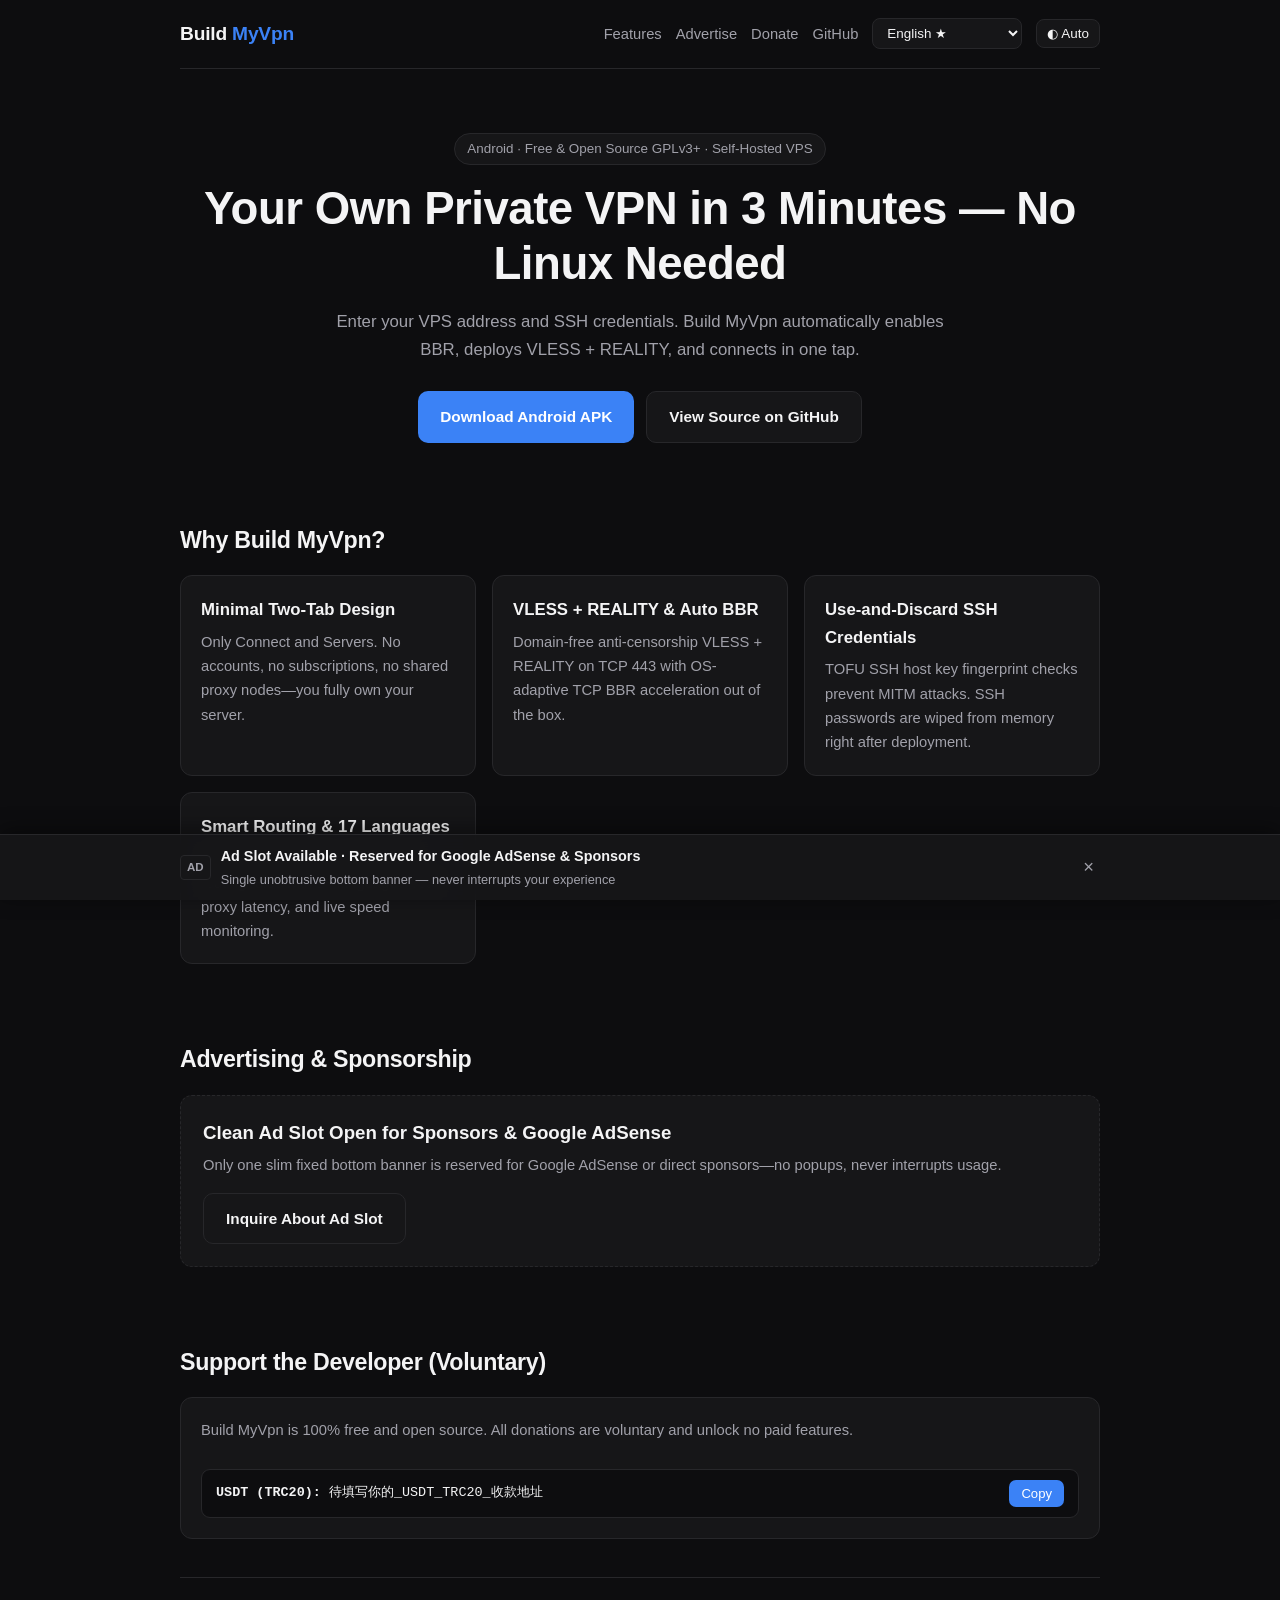
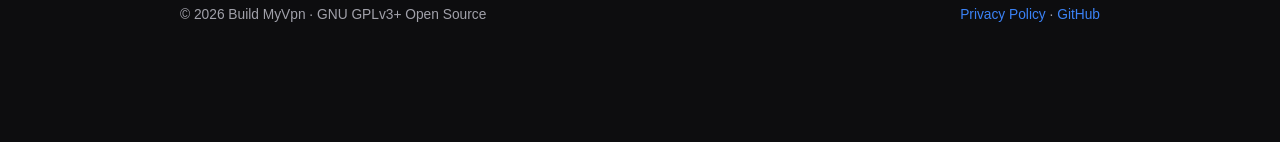
==== website/index.html @ 8d6dd83b "feat(website): redesign neutral light/dark time-auto theme, add 17 languages, remove VPS recs, singl" ====
<!DOCTYPE html>
<html lang="zh-CN" data-theme="light">
<head>
  <meta charset="UTF-8" />
  <meta name="viewport" content="width=device-width, initial-scale=1.0" />
  <title>Build MyVpn — Free Open-Source Self-Hosted VPS VPN</title>
  <meta name="description" content="Build MyVpn — Minimalist free & open-source Android self-hosted VPS VPN client. Enter VPS IP & SSH password to auto-deploy VLESS + REALITY with BBR." />
  <style>
    /* Crisp Neutral Light Theme (06:00 - 18:59) */
    :root, [data-theme="light"] {
      --bg: #ffffff;
      --surface: #f8f9fa;
      --surface-hover: #f1f3f5;
      --text: #111827;
      --muted: #6b7280;
      --accent: #2563eb;
      --accent-hover: #1d4ed8;
      --border: #e5e7eb;
      --ad-bg: rgba(255, 255, 255, 0.96);
      --ad-shadow: 0 -4px 20px rgba(0, 0, 0, 0.06);
      --radius: 12px;
    }

    /* True Neutral Charcoal Dark Theme (19:00 - 05:59) — ZERO blue tint */
    [data-theme="dark"] {
      --bg: #0d0d0f;
      --surface: #161618;
      --surface-hover: #1f1f22;
      --text: #f4f4f5;
      --muted: #a1a1aa;
      --accent: #3b82f6;
      --accent-hover: #60a5fa;
      --border: #27272a;
      --ad-bg: rgba(22, 22, 24, 0.96);
      --ad-shadow: 0 -4px 20px rgba(0, 0, 0, 0.45);
    }

    * { box-sizing: border-box; margin: 0; padding: 0; }
    body {
      font-family: -apple-system, BlinkMacSystemFont, "Segoe UI", Roboto, "PingFang SC", "Noto Sans SC", "Hiragino Sans", sans-serif;
      background: var(--bg);
      color: var(--text);
      line-height: 1.65;
      transition: background-color 0.2s ease, color 0.2s ease;
      padding-bottom: 84px; /* Reserve space for fixed bottom ad bar */
    }
    a { color: var(--accent); text-decoration: none; }
    a:hover { text-decoration: underline; }
    .container { max-width: 960px; margin: 0 auto; padding: 0 20px; }

    header {
      display: flex; align-items: center; justify-content: space-between; flex-wrap: wrap; gap: 12px;
      padding: 18px 0; border-bottom: 1px solid var(--border);
    }
    .brand { font-size: 1.2rem; font-weight: 700; letter-spacing: -0.2px; color: var(--text); }
    .brand span { color: var(--accent); }
    nav { display: flex; gap: 14px; align-items: center; flex-wrap: wrap; font-size: 0.92rem; }
    nav a { color: var(--muted); }
    nav a:hover { color: var(--text); text-decoration: none; }

    .ctrl-select, .ctrl-btn {
      background: var(--surface); color: var(--text); border: 1px solid var(--border);
      padding: 6px 10px; border-radius: 8px; cursor: pointer; font-size: 0.84rem;
      font-family: inherit;
    }
    .ctrl-select:hover, .ctrl-btn:hover { background: var(--surface-hover); }

    .hero { text-align: center; padding: 64px 0 40px; }
    .pill {
      display: inline-block; padding: 4px 12px; border-radius: 999px;
      background: var(--surface); border: 1px solid var(--border);
      color: var(--muted); font-size: 0.84rem; margin-bottom: 16px;
    }
    h1 { font-size: clamp(1.9rem, 4.4vw, 2.85rem); line-height: 1.22; letter-spacing: -0.5px; margin-bottom: 16px; }
    .subtitle { max-width: 650px; margin: 0 auto 28px; color: var(--muted); font-size: 1.05rem; }
    .cta-row { display: flex; gap: 12px; justify-content: center; flex-wrap: wrap; }

    .btn {
      display: inline-flex; align-items: center; justify-content: center; gap: 8px;
      padding: 12px 22px; border-radius: 10px; font-weight: 600; font-size: 0.96rem;
      transition: background-color 0.15s ease, border-color 0.15s ease;
    }
    .btn:hover { text-decoration: none; }
    .btn-primary { background: var(--accent); color: #ffffff; }
    .btn-primary:hover { background: var(--accent-hover); }
    .btn-secondary { background: var(--surface); color: var(--text); border: 1px solid var(--border); }
    .btn-secondary:hover { background: var(--surface-hover); }

    section { padding: 38px 0; }
    h2 { font-size: 1.45rem; letter-spacing: -0.3px; margin-bottom: 16px; }
    .grid { display: grid; grid-template-columns: repeat(auto-fit, minmax(240px, 1fr)); gap: 16px; }
    .card {
      background: var(--surface); border: 1px solid var(--border);
      border-radius: var(--radius); padding: 20px;
    }
    .card h3 { font-size: 1.05rem; margin-bottom: 6px; color: var(--text); }
    .card p { color: var(--muted); font-size: 0.92rem; }

    .sponsor-box {
      display: flex; align-items: center; justify-content: space-between; flex-wrap: wrap; gap: 16px;
      background: var(--surface); border: 1px dashed var(--border);
      border-radius: var(--radius); padding: 22px;
    }
    .sponsor-box p { color: var(--muted); font-size: 0.92rem; margin-top: 4px; }

    .crypto-row {
      display: flex; align-items: center; justify-content: space-between; gap: 12px;
      background: var(--bg); border: 1px solid var(--border);
      padding: 10px 14px; border-radius: 9px; margin-top: 10px;
      font-family: ui-monospace, SFMono-Regular, Menlo, monospace; font-size: 0.84rem; word-break: break-all;
    }
    .copy-btn {
      flex-shrink: 0; background: var(--accent); color: #fff; border: none;
      padding: 6px 12px; border-radius: 7px; cursor: pointer; font-size: 0.82rem;
    }
    .copy-btn:hover { background: var(--accent-hover); }

    footer {
      border-top: 1px solid var(--border); padding: 26px 0 32px;
      color: var(--muted); font-size: 0.86rem; display: flex; justify-content: space-between; flex-wrap: wrap; gap: 12px;
    }

    /* Single Unobtrusive Fixed Bottom Ad Bar (Google AdSense / Direct Sponsor Slot) */
    .fixed-ad-bar {
      position: fixed; left: 0; right: 0; bottom: 0; z-index: 50;
      background: var(--ad-bg); border-top: 1px solid var(--border);
      box-shadow: var(--ad-shadow); backdrop-filter: blur(10px);
    }
    .fixed-ad-inner {
      max-width: 960px; margin: 0 auto; padding: 10px 20px;
      display: flex; align-items: center; justify-content: space-between; gap: 12px;
    }
    .ad-link {
      display: flex; align-items: center; gap: 10px; flex: 1; min-width: 0;
      color: var(--text); text-decoration: none;
    }
    .ad-link:hover { text-decoration: none; }
    .ad-badge {
      flex-shrink: 0; font-size: 0.72rem; font-weight: 700;
      padding: 2px 6px; border-radius: 4px;
      border: 1px solid var(--border); color: var(--muted); background: var(--surface);
    }
    .ad-text { min-width: 0; }
    .ad-title { font-size: 0.9rem; font-weight: 600; white-space: nowrap; overflow: hidden; text-overflow: ellipsis; }
    .ad-sub { font-size: 0.8rem; color: var(--muted); white-space: nowrap; overflow: hidden; text-overflow: ellipsis; }
    .ad-close {
      flex-shrink: 0; background: transparent; border: none; color: var(--muted);
      cursor: pointer; font-size: 1.15rem; line-height: 1; padding: 4px 6px; border-radius: 6px;
    }
    .ad-close:hover { background: var(--surface-hover); color: var(--text); }
  </style>
</head>
<body>
  <div class="container">
    <header>
      <div class="brand">Build <span>MyVpn</span></div>
      <nav>
        <a href="#features" data-i18n="nav_features">核心特点</a>
        <a href="#sponsor" data-i18n="nav_sponsor">广告招租</a>
        <a href="#donate" data-i18n="nav_donate">支持开发</a>
        <a href="https://github.com/Gouryella811/build-myvpn" target="_blank" rel="noopener">GitHub</a>
        <select class="ctrl-select" id="langSelect" aria-label="Language"></select>
        <button class="ctrl-btn" id="themeToggle" type="button" title="Theme">Auto</button>
      </nav>
    </header>

    <div class="hero">
      <div class="pill" data-i18n="hero_pill">Android · 免费开源 GPLv3+ · 零账号 · 自备 VPS</div>
      <h1 data-i18n="hero_title">不懂 Linux，3 分钟拥有自己的专属 VPN</h1>
      <p class="subtitle" data-i18n="hero_sub">
        只需填入你自备 VPS 的地址与 SSH 密码，Build MyVpn 自动完成环境检测、BBR 加速与 VLESS + REALITY 部署，一键安全连接。
      </p>
      <div class="cta-row">
        <a class="btn btn-primary" href="https://github.com/Gouryella811/build-myvpn/actions" target="_blank" rel="noopener" data-i18n="btn_download">
          下载 Android APK
        </a>
        <a class="btn btn-secondary" href="https://github.com/Gouryella811/build-myvpn" target="_blank" rel="noopener" data-i18n="btn_source">
          查看开源代码
        </a>
      </div>
    </div>

    <section id="features">
      <h2 data-i18n="sec_features">为什么选择 Build MyVpn？</h2>
      <div class="grid">
        <div class="card">
          <h3 data-i18n="f1_t">极简双页交互</h3>
          <p data-i18n="f1_d">只有「连接」和「服务器」两个主页面。无需注册、无订阅套路、不运营任何公共节点，所有数据掌握在你自己手里。</p>
        </div>
        <div class="card">
          <h3 data-i18n="f2_t">VLESS + REALITY &amp; 自动 BBR</h3>
          <p data-i18n="f2_d">默认部署免域名、强抗封锁的 VLESS + REALITY（TCP 443），并按系统自动开启 TCP BBR 加速，连接稳定流畅。</p>
        </div>
        <div class="card">
          <h3 data-i18n="f3_t">SSH 密码用后即焚</h3>
          <p data-i18n="f3_d">支持 SSH 公钥指纹校验（TOFU）防中间人攻击；SSH 密码仅用于部署当下，完成后立即从内存擦除，绝不落盘保存。</p>
        </div>
        <div class="card">
          <h3 data-i18n="f4_t">智能分流与多语言支持</h3>
          <p data-i18n="f4_d">支持通用、中国、伊朗、俄罗斯四套分流规则与 17 国语言界面，提供真实代理延迟与实时网速显示。</p>
        </div>
      </div>
    </section>

    <section id="sponsor">
      <h2 data-i18n="sec_sponsor">广告位招租与商业赞助</h2>
      <div class="sponsor-box">
        <div>
          <h3 data-i18n="sp_title">面向全球自建代理与开发者用户的极简展示位</h3>
          <p data-i18n="sp_desc">全站仅保留底部单栏固定广告位，预留给 Google AdSense 及合规商业赞助商，不弹窗、不干扰正常使用。</p>
        </div>
        <a class="btn btn-secondary" id="sponsorContactBtn" href="mailto:ad@build-myvpn.pages.dev" data-i18n="sp_btn">
          联系广告合作
        </a>
      </div>
    </section>

    <section id="donate">
      <h2 data-i18n="sec_donate">支持开发者（自愿捐赠）</h2>
      <div class="card">
        <p id="donate-note" data-i18n="donate_note" style="margin-bottom: 14px;">
          Build MyVpn 永久免费开源，所有捐赠完全自愿，不解锁任何额外功能。
        </p>
        <div class="cta-row" id="donate-links" style="justify-content: flex-start; margin-bottom: 12px;"></div>
        <div id="crypto-list"></div>
      </div>
    </section>

    <footer>
      <div>© 2026 Build MyVpn · GNU GPLv3+ Open Source</div>
      <div>
        <a href="./privacy.html" data-i18n="link_privacy">隐私政策</a> ·
        <a href="https://github.com/Gouryella811/build-myvpn" target="_blank" rel="noopener">GitHub</a>
      </div>
    </footer>
  </div>

  <!-- Single Unobtrusive Fixed Bottom Ad Bar (Reserved for Google AdSense / Direct Ads) -->
  <div class="fixed-ad-bar" id="fixedAdBar">
    <div class="fixed-ad-inner">
      <!-- To enable Google AdSense later, replace .ad-link below with your AdSense <ins class="adsbygoogle"> unit -->
      <a class="ad-link" id="bottomAdLink" href="#sponsor">
        <span class="ad-badge" id="bottomAdBadge">AD</span>
        <div class="ad-text">
          <div class="ad-title" id="bottomAdTitle" data-i18n="ad_default_title">广告位招租 · 预留 Google 广告与商业赞助横幅</div>
          <div class="ad-sub" id="bottomAdSub" data-i18n="ad_default_sub">极简底部单栏，不影响正常浏览与使用</div>
        </div>
      </a>
      <button class="ad-close" id="closeAdBtn" type="button" aria-label="Close">×</button>
    </div>
  </div>

  <script>
    // 1. Time-based Auto Light/Dark Theme (06:00-18:59 Light, 19:00-05:59 Dark) + Manual Toggle
    const THEME_KEY = "build_myvpn_theme_mode"; // "auto" | "light" | "dark"
    let themeMode = localStorage.getItem(THEME_KEY) || "auto";

    function resolveAutoTheme() {
      const hour = new Date().getHours();
      return (hour >= 6 && hour < 19) ? "light" : "dark";
    }

    function applyTheme() {
      const effective = themeMode === "auto" ? resolveAutoTheme() : themeMode;
      document.documentElement.setAttribute("data-theme", effective);
      updateThemeButtonLabel();
    }

    // 2. Full 17-Language Support (English & Simplified Chinese pinned first as recommended)
    const LANG_OPTIONS = [
      { code: "en", label: "English ★" },
      { code: "zh-CN", label: "简体中文 ★" },
      { code: "zh-TW", label: "繁體中文" },
      { code: "ja", label: "日本語" },
      { code: "ko", label: "한국어" },
      { code: "th", label: "ไทย" },
      { code: "vi", label: "Tiếng Việt" },
      { code: "id", label: "Bahasa Indonesia" },
      { code: "hi", label: "हिन्दी" },
      { code: "ru", label: "Русский" },
      { code: "fa", label: "فارسی" },
      { code: "ar", label: "العربية" },
      { code: "tr", label: "Türkçe" },
      { code: "fr", label: "Français" },
      { code: "de", label: "Deutsch" },
      { code: "es", label: "Español" },
      { code: "pt", label: "Português" }
    ];

    const RTL_LANGS = new Set(["fa", "ar"]);

    const I18N = {
      "en": {
        nav_features: "Features", nav_sponsor: "Advertise", nav_donate: "Donate",
        hero_pill: "Android · Free & Open Source GPLv3+ · Self-Hosted VPS",
        hero_title: "Your Own Private VPN in 3 Minutes — No Linux Needed",
        hero_sub: "Enter your VPS address and SSH credentials. Build MyVpn automatically enables BBR, deploys VLESS + REALITY, and connects in one tap.",
        btn_download: "Download Android APK", btn_source: "View Source on GitHub",
        sec_features: "Why Build MyVpn?",
        f1_t: "Minimal Two-Tab Design", f1_d: "Only Connect and Servers. No accounts, no subscriptions, no shared proxy nodes—you fully own your server.",
        f2_t: "VLESS + REALITY & Auto BBR", f2_d: "Domain-free anti-censorship VLESS + REALITY on TCP 443 with OS-adaptive TCP BBR acceleration out of the box.",
        f3_t: "Use-and-Discard SSH Credentials", f3_d: "TOFU SSH host key fingerprint checks prevent MITM attacks. SSH passwords are wiped from memory right after deployment.",
        f4_t: "Smart Routing & 17 Languages", f4_d: "General, China, Iran, and Russia routing rules with 17 languages, real proxy latency, and live speed monitoring.",
        sec_sponsor: "Advertising & Sponsorship",
        sp_title: "Clean Ad Slot Open for Sponsors & Google AdSense",
        sp_desc: "Only one slim fixed bottom banner is reserved for Google AdSense or direct sponsors—no popups, never interrupts usage.",
        sp_btn: "Inquire About Ad Slot",
        sec_donate: "Support the Developer (Voluntary)",
        donate_note: "Build MyVpn is 100% free and open source. All donations are voluntary and unlock no paid features.",
        link_privacy: "Privacy Policy",
        ad_default_title: "Ad Slot Available · Reserved for Google AdSense & Sponsors",
        ad_default_sub: "Single unobtrusive bottom banner — never interrupts your experience",
        copy: "Copy", copied: "Copied",
        theme_auto: "Auto", theme_light: "Light", theme_dark: "Dark"
      },
      "zh-CN": {
        nav_features: "核心特点", nav_sponsor: "广告招租", nav_donate: "支持开发",
        hero_pill: "Android · 免费开源 GPLv3+ · 零账号 · 自备 VPS",
        hero_title: "不懂 Linux，3 分钟拥有自己的专属 VPN",
        hero_sub: "只需填入你自备 VPS 的地址与 SSH 密码，Build MyVpn 自动完成环境检测、BBR 加速与 VLESS + REALITY 部署，一键安全连接。",
        btn_download: "下载 Android APK", btn_source: "查看开源代码",
        sec_features: "为什么选择 Build MyVpn？",
        f1_t: "极简双页交互", f1_d: "只有「连接」和「服务器」两个主页面。无需注册、无订阅套路、不运营任何公共节点，所有数据掌握在你自己手里。",
        f2_t: "VLESS + REALITY & 自动 BBR", f2_d: "默认部署免域名、强抗封锁的 VLESS + REALITY（TCP 443），并按系统自动开启 TCP BBR 加速，连接稳定流畅。",
        f3_t: "SSH 密码用后即焚", f3_d: "支持 SSH 公钥指纹校验（TOFU）防中间人攻击；SSH 密码仅用于部署当下，完成后立即从内存擦除，绝不落盘保存。",
        f4_t: "智能分流与 17 国语言", f4_d: "支持通用、中国、伊朗、俄罗斯四套分流规则与 17 国语言界面，提供真实代理延迟与实时网速显示。",
        sec_sponsor: "广告位招租与商业赞助",
        sp_title: "预留广告展示位 · 欢迎商业赞助与合作",
        sp_desc: "全站仅保留底部单栏固定广告位，预留给 Google AdSense 及合规商业赞助商，不弹窗、不干扰正常使用。",
        sp_btn: "联系广告合作",
        sec_donate: "支持开发者（自愿捐赠）",
        donate_note: "Build MyVpn 永久免费开源，所有捐赠完全自愿，不解锁任何额外功能。",
        link_privacy: "隐私政策",
        ad_default_title: "广告位招租 · 预留 Google 广告与商业赞助横幅",
        ad_default_sub: "极简底部单栏，不影响正常浏览与使用",
        copy: "复制", copied: "已复制",
        theme_auto: "自动", theme_light: "明亮", theme_dark: "暗黑"
      },
      "zh-TW": {
        nav_features: "核心特點", nav_sponsor: "廣告招租", nav_donate: "支持開發",
        hero_pill: "Android · 免費開源 GPLv3+ · 零帳號 · 自備 VPS",
        hero_title: "不懂 Linux，3 分鐘擁有自己的專屬 VPN",
        hero_sub: "只需填入自備 VPS 的位址與 SSH 密碼，Build MyVpn 自動完成 BBR 加速與 VLESS + REALITY 部署，一鍵連線。",
        btn_download: "下載 Android APK", btn_source: "檢視開源程式碼",
        sec_features: "為什麼選擇 Build MyVpn？",
        f1_t: "極簡雙頁介面", f1_d: "只有「連線」與「伺服器」兩頁，無需註冊、不營運公共節點。",
        f2_t: "VLESS + REALITY 與自動 BBR", f2_d: "免網域、強抗封鎖，依系統自動啟用 TCP BBR 加速。",
        f3_t: "SSH 密碼用後即焚", f3_d: "支援 TOFU 指紋驗證，密碼部署完成即自記憶體清除。",
        f4_t: "智慧分流與 17 國語言", f4_d: "支援通用/中/伊/俄分流規則、17 國語言、真實延遲與即時網速。",
        sec_sponsor: "廣告位招租與商業贊助",
        sp_title: "預留廣告展示位 · 歡迎商業贊助合作",
        sp_desc: "全站僅保留底部單欄固定廣告位，預留給 Google AdSense 與贊助商，絕不干擾使用。",
        sp_btn: "聯絡廣告合作",
        sec_donate: "支持開發者（自願贊助）",
        donate_note: "Build MyVpn 永久免費開源，所有贊助完全自願。",
        link_privacy: "隱私權政策",
        ad_default_title: "廣告位招租 · 預留 Google 廣告與贊助橫幅",
        ad_default_sub: "極簡底部單欄，不影響正常使用",
        copy: "複製", copied: "已複製",
        theme_auto: "自動", theme_light: "明亮", theme_dark: "暗黑"
      },
      "ja": {
        nav_features: "特徴", nav_sponsor: "広告掲載", nav_donate: "支援",
        hero_pill: "Android · 無料オープンソース GPLv3+ · 自前VPS",
        hero_title: "Linux不要、3分で自分専用のVPNを構築",
        hero_sub: "VPSのIPとSSHパスワードを入力するだけで、BBR加速とVLESS + REALITYを自動構築しワンタップ接続。",
        btn_download: "Android APKをダウンロード", btn_source: "GitHubでソースを見る",
        sec_features: "Build MyVpnが選ばれる理由",
        f1_t: "極限までシンプルな2画面", f1_d: "「接続」と「サーバー」のみ。登録不要、共有ノードなし。",
        f2_t: "VLESS + REALITY & 自動BBR", f2_d: "ドメイン不要で検閲耐性が高く、OSに応じてTCP BBRを自動有効化。",
        f3_t: "SSHパスワード非保存", f3_d: "TOFU指紋検証に対応し、構築完了後にパスワードを即座に破棄。",
        f4_t: "スマート分流 & 17言語対応", f4_d: "一般/中国/イラン/ロシアルール、17言語、実測遅延と通信速度に対応。",
        sec_sponsor: "広告枠・スポンサー募集",
        sp_title: "Google AdSense・スポンサー向け広告枠",
        sp_desc: "操作を妨げない下部固定バナー1枠のみを用意しています。",
        sp_btn: "広告掲載のお問い合わせ",
        sec_donate: "開発者を支援（任意）",
        donate_note: "Build MyVpnは完全無料・オープンソースです。寄付はすべて任意です。",
        link_privacy: "プライバシーポリシー",
        ad_default_title: "広告枠募集中 · Google広告 / スポンサーバナー予定枠",
        ad_default_sub: "利用を妨げないスリムな下部固定枠",
        copy: "コピー", copied: "コピー済",
        theme_auto: "自動", theme_light: "ライト", theme_dark: "ダーク"
      },
      "ko": {
        nav_features: "특징", nav_sponsor: "광고 문의", nav_donate: "후원",
        hero_pill: "Android · 무료 오픈소스 GPLv3+ · 개인 VPS",
        hero_title: "리눅스 몰라도 3분 만에 나만의 VPN 구축",
        hero_sub: "VPS 주소와 SSH 비밀번호만 입력하면 BBR 가속과 VLESS + REALITY를 자동 배포하고 원탭으로 연결합니다.",
        btn_download: "Android APK 다운로드", btn_source: "GitHub 소스 보기",
        sec_features: "왜 Build MyVpn인가요?",
        f1_t: "미니멀 2탭 디자인", f1_d: "연결과 서버 두 화면만 제공. 회원가입·구독·공용 노드 없음.",
        f2_t: "VLESS + REALITY & 자동 BBR", f2_d: "도메인 불필요, 강력한 차단 우회 및 OS 맞춤형 BBR 자동 활성화.",
        f3_t: "SSH 비밀번호 즉시 파기", f3_d: "TOFU 지문 검증을 지원하며 배포 직후 비밀번호를 메모리에서 삭제합니다.",
        f4_t: "스마트 라우팅 & 17개 언어", f4_d: "일반/중국/이란/러시아 규칙과 17개 언어, 실제 지연 및 실시간 속도 제공.",
        sec_sponsor: "광고 및 스폰서 문의",
        sp_title: "Google AdSense 및 스폰서 전용 광고 배너",
        sp_desc: "사용을 방해하지 않는 하단 고정 배너 1개만 운영합니다.",
        sp_btn: "광고 제휴 문의",
        sec_donate: "개발자 후원 (자발적)",
        donate_note: "Build MyVpn은 무료 오픈소스이며 모든 후원은 자발적입니다.",
        link_privacy: "개인정보처리방침",
        ad_default_title: "광고 배너 모집 · Google AdSense / 스폰서 자리",
        ad_default_sub: "사용성을 해치지 않는 슬림 하단 고정 배너",
        copy: "복사", copied: "복사됨",
        theme_auto: "자동", theme_light: "라이트", theme_dark: "다크"
      },
      "th": {
        nav_features: "จุดเด่น", nav_sponsor: "ลงโฆษณา", nav_donate: "สนับสนุน",
        hero_pill: "Android · โอเพนซอร์สฟรี GPLv3+ · VPS ส่วนตัว",
        hero_title: "สร้าง VPN ส่วนตัวใน 3 นาที ไม่ต้องรู้ Linux",
        hero_sub: "เพียงกรอก IP และรหัสผ่าน SSH ของ VPS ระบบจะเปิด BBR และติดตั้ง VLESS + REALITY อัตโนมัติ",
        btn_download: "ดาวน์โหลด Android APK", btn_source: "ดูซอร์สโค้ดบน GitHub",
        sec_features: "ทำไมต้อง Build MyVpn?",
        f1_t: "เรียบง่ายเพียง 2 แท็บ", f1_d: "มีเฉพาะหน้าเชื่อมต่อและเซิร์ฟเวอร์ ไม่ต้องสมัครสมาชิก",
        f2_t: "VLESS + REALITY และ BBR อัตโนมัติ", f2_d: "ไม่ต้องใช้โดเมน ทนต่อการบล็อก และเปิด BBR ตามระบบอัตโนมัติ",
        f3_t: "ไม่บันทึกรหัสผ่าน SSH", f3_d: "ตรวจลายนิ้วมือ TOFU และลบรหัสผ่านทันทีหลังติดตั้งเสร็จ",
        f4_t: "รองรับ 17 ภาษาและแบ่งเส้นทางอัจฉริยะ", f4_d: "รองรับกฎทั่วไป/จีน/อิหร่าน/รัสเซีย พร้อมความเร็วแบบเรียลไทม์",
        sec_sponsor: "พื้นที่โฆษณาและผู้สนับสนุน",
        sp_title: "พื้นที่แบนเนอร์สำหรับ Google AdSense และผู้สนับสนุน",
        sp_desc: "มีเฉพาะแถบโฆษณาด้านล่าง 1 ตำแหน่ง ไม่รบกวนการใช้งาน",
        sp_btn: "ติดต่อลงโฆษณา",
        sec_donate: "สนับสนุนนักพัฒนา",
        donate_note: "Build MyVpn ฟรีและโอเพนซอร์ส การบริจาคเป็นความสมัครใจ",
        link_privacy: "นโยบายความเป็นส่วนตัว",
        ad_default_title: "พื้นที่โฆษณาว่าง · สำหรับ Google AdSense และผู้สนับสนุน",
        ad_default_sub: "แบนเนอร์ด้านล่างขนาดกะทัดรัด ไม่รบกวนการใช้งาน",
        copy: "คัดลอก", copied: "คัดลอกแล้ว",
        theme_auto: "อัตโนมัติ", theme_light: "สว่าง", theme_dark: "มืด"
      },
      "vi": {
        nav_features: "Tính năng", nav_sponsor: "Quảng cáo", nav_donate: "Ủng hộ",
        hero_pill: "Android · Mã nguồn mở miễn phí GPLv3+ · VPS riêng",
        hero_title: "Tự tạo VPN riêng trong 3 phút — Không cần biết Linux",
        hero_sub: "Chỉ cần nhập IP VPS và mật khẩu SSH, Build MyVpn tự động bật BBR và triển khai VLESS + REALITY.",
        btn_download: "Tải Android APK", btn_source: "Xem mã nguồn GitHub",
        sec_features: "Tại sao chọn Build MyVpn?",
        f1_t: "Tối giản 2 tab", f1_d: "Chỉ gồm Kết nối và Máy chủ. Không tài khoản, không máy chủ dùng chung.",
        f2_t: "VLESS + REALITY & BBR tự động", f2_d: "Không cần tên miền, chống chặn mạnh và tự bật tăng tốc BBR.",
        f3_t: "Không lưu mật khẩu SSH", f3_d: "Xác minh vân tay TOFU và xóa mật khẩu khỏi bộ nhớ ngay sau khi cài.",
        f4_t: "Định tuyến thông minh & 17 ngôn ngữ", f4_d: "Hỗ trợ quy tắc Chung/Trung/Iran/Nga, 17 ngôn ngữ và đo tốc độ thực.",
        sec_sponsor: "Cho thuê quảng cáo & Tài trợ",
        sp_title: "Vị trí banner dành cho Google AdSense & Nhà tài trợ",
        sp_desc: "Chỉ giữ 1 thanh banner mỏng cố định ở cuối trang, không làm phiền người dùng.",
        sp_btn: "Liên hệ quảng cáo",
        sec_donate: "Ủng hộ nhà phát triển",
        donate_note: "Build MyVpn hoàn toàn miễn phí và mã nguồn mở.",
        link_privacy: "Chính sách bảo mật",
        ad_default_title: "Vị trí quảng cáo · Dành cho Google AdSense & Tài trợ",
        ad_default_sub: "Thanh banner gọn nhẹ ở cuối trang, không gây phiền",
        copy: "Sao chép", copied: "Đã chép",
        theme_auto: "Tự động", theme_light: "Sáng", theme_dark: "Tối"
      },
      "id": {
        nav_features: "Fitur", nav_sponsor: "Iklan", nav_donate: "Donasi",
        hero_pill: "Android · Open Source Gratis GPLv3+ · VPS Sendiri",
        hero_title: "VPN Pribadi dalam 3 Menit — Tanpa Perlu Linux",
        hero_sub: "Masukkan IP VPS dan kata sandi SSH, Build MyVpn otomatis mengaktifkan BBR dan memasang VLESS + REALITY.",
        btn_download: "Unduh Android APK", btn_source: "Lihat Kode di GitHub",
        sec_features: "Mengapa Build MyVpn?",
        f1_t: "Desain Minimalis 2 Tab", f1_d: "Hanya Hubungkan dan Server. Tanpa akun, tanpa langganan.",
        f2_t: "VLESS + REALITY & BBR Otomatis", f2_d: "Tanpa domain, tahan blokir, dan otomatis aktifkan BBR.",
        f3_t: "Sandi SSH Tidak Disimpan", f3_d: "Verifikasi sidik jari TOFU dan hapus sandi segera setelah deploy.",
        f4_t: "Rute Pintar & 17 Bahasa", f4_d: "Aturan Umum/Tiongkok/Iran/Rusia, 17 bahasa, dan kecepatan real-time.",
        sec_sponsor: "Slot Iklan & Sponsor",
        sp_title: "Ruang Iklan Tersedia untuk Google AdSense & Sponsor",
        sp_desc: "Hanya 1 banner tipis tetap di bawah halaman tanpa mengganggu penggunaan.",
        sp_btn: "Hubungi untuk Iklan",
        sec_donate: "Dukung Pengembang",
        donate_note: "Build MyVpn gratis dan sumber terbuka. Semua donasi sukarela.",
        link_privacy: "Kebijakan Privasi",
        ad_default_title: "Slot Iklan Tersedia · Google AdSense & Sponsor",
        ad_default_sub: "Banner bawah ringkas tanpa mengganggu pengalaman",
        copy: "Salin", copied: "Disalin",
        theme_auto: "Otomatis", theme_light: "Terang", theme_dark: "Gelap"
      },
      "hi": {
        nav_features: "विशेषताएं", nav_sponsor: "विज्ञापन", nav_donate: "दान करें",
        hero_pill: "Android · निःशुल्क ओपन सोर्स GPLv3+ · स्व-होस्टेड VPS",
        hero_title: "बिना Linux के 3 मिनट में अपना निजी VPN बनाएं",
        hero_sub: "बस अपने VPS का IP और SSH पासवर्ड डालें, Build MyVpn स्वतः BBR और VLESS + REALITY सेटअप करता है।",
        btn_download: "Android APK डाउनलोड करें", btn_source: "GitHub पर कोड देखें",
        sec_features: "Build MyVpn क्यों चुनें?",
        f1_t: "मिनिमल 2-टैब डिज़ाइन", f1_d: "केवल कनेक्ट और सर्वर। कोई खाता या सब्सक्रिप्शन नहीं।",
        f2_t: "VLESS + REALITY और ऑटो BBR", f2_d: "बिना डोमेन के मजबूत सुरक्षा और स्वतः BBR गति बढ़ाना।",
        f3_t: "SSH पासवर्ड कभी सहेजा नहीं जाता", f3_d: "TOFU फ़िंगरप्रिंट जांच के बाद पासवर्ड मेमोरी से तुरंत हट जाता है।",
        f4_t: "स्मार्ट राउटिंग और 17 भाषाएं", f4_d: "17 भाषाएं, लाइव स्पीड और वास्तविक लेटेंसी परीक्षण।",
        sec_sponsor: "विज्ञापन और प्रायोजन",
        sp_title: "Google AdSense और प्रायोजकों के लिए विज्ञापन स्थान",
        sp_desc: "उपयोग में बाधा डाले बिना नीचे केवल एक स्लिम फिक्स्ड बैनर स्थान।",
        sp_btn: "विज्ञापन के लिए संपर्क करें",
        sec_donate: "डेवलपर का समर्थन करें",
        donate_note: "Build MyVpn 100% निःशुल्क और ओपन सोर्स है।",
        link_privacy: "गोपनीयता नीति",
        ad_default_title: "विज्ञापन स्थान उपलब्ध · Google AdSense और प्रायोजक",
        ad_default_sub: "नीचे एक हल्का बैनर, बिना किसी रुकावट के",
        copy: "कॉपी", copied: "कॉपी हुआ",
        theme_auto: "ऑटो", theme_light: "लाइट", theme_dark: "डार्क"
      },
      "ru": {
        nav_features: "Возможности", nav_sponsor: "Реклама", nav_donate: "Поддержать",
        hero_pill: "Android · Открытый исходный код GPLv3+ · Свой VPS",
        hero_title: "Свой личный VPN за 3 минуты — без знаний Linux",
        hero_sub: "Введите IP вашего VPS и пароль SSH: Build MyVpn сам включит BBR, установит VLESS + REALITY и подключится в одно касание.",
        btn_download: "Скачать Android APK", btn_source: "Код на GitHub",
        sec_features: "Почему Build MyVpn?",
        f1_t: "Минимализм: всего 2 вкладки", f1_d: "Только Подключение и Серверы. Без регистрации, подписок и общих узлов.",
        f2_t: "VLESS + REALITY и авто-BBR", f2_d: "Работает без домена, устойчив к блокировкам, автоматически включает TCP BBR.",
        f3_t: "Пароли SSH не сохраняются", f3_d: "Проверка отпечатка TOFU и немедленная очистка пароля после установки.",
        f4_t: "Умная маршрутизация и 17 языков", f4_d: "Правила для РФ/Китая/Ирана, 17 языков, реальная задержка и скорость.",
        sec_sponsor: "Реклама и спонсорство",
        sp_title: "Рекламное место для Google AdSense и спонсоров",
        sp_desc: "Только один аккуратный нижний баннер без всплывающих окон.",
        sp_btn: "Связаться по рекламе",
        sec_donate: "Поддержать разработчика",
        donate_note: "Build MyVpn полностью бесплатен и открыт. Пожертвования добровольны.",
        link_privacy: "Конфиденциальность",
        ad_default_title: "Рекламное место · Google AdSense и спонсорские баннеры",
        ad_default_sub: "Аккуратный нижний блок, не мешает работе",
        copy: "Копировать", copied: "Скопировано",
        theme_auto: "Авто", theme_light: "Светлая", theme_dark: "Тёмная"
      },
      "fa": {
        nav_features: "ویژگی‌ها", nav_sponsor: "تبلیغات", nav_donate: "حمایت",
        hero_pill: "اندروید · رایگان و متن‌باز GPLv3+ · VPS شخصی",
        hero_title: "VPN اختصاصی شما در ۳ دقیقه — بدون نیاز به لینوکس",
        hero_sub: "کافی است IP سرور و رمز SSH را وارد کنید؛ Build MyVpn به‌صورت خودکار BBR و VLESS + REALITY را نصب و متصل می‌کند.",
        btn_download: "دانلود فایل APK اندروید", btn_source: "مشاهده سورس در GitHub",
        sec_features: "چرا Build MyVpn؟",
        f1_t: "طراحی بسیار ساده ۲ تب", f1_d: "فقط اتصال و سرورها. بدون حساب کاربری، اشتراک یا سرور اشتراکی.",
        f2_t: "VLESS + REALITY و BBR خودکار", f2_d: "بدون نیاز به دامنه، مقاوم در برابر فیلترینگ و فعال‌سازی خودکار BBR.",
        f3_t: "عدم ذخیره رمز عبور SSH", f3_d: "تأیید اثر انگشت TOFU و پاک‌سازی فوری رمز پس از نصب.",
        f4_t: "مسیریابی هوشمند و ۱۷ زبان", f4_d: "قوانین ایران/چین/روسیه، پشتیبانی ۱۷ زبان، تأخیر واقعی و سرعت زنده.",
        sec_sponsor: "اجاره تبلیغات و حمایت مالی",
        sp_title: "جایگاه تبلیغاتی برای Google AdSense و حامیان",
        sp_desc: "تنها یک بنر باریک ثابت در پایین صفحه، بدون پاپ‌آپ و مزاحمت.",
        sp_btn: "تماس برای تبلیغات",
        sec_donate: "حمایت از توسعه‌دهنده",
        donate_note: "Build MyVpn کاملاً رایگان و متن‌باز است. تمام کمک‌ها داوطلبانه هستند.",
        link_privacy: "حریم خصوصی",
        ad_default_title: "جایگاه تبلیغات · ویژه Google AdSense و حامیان",
        ad_default_sub: "بنر ساده پایین صفحه بدون ایجاد مزاحمت",
        copy: "کپی", copied: "کپی شد",
        theme_auto: "خودکار", theme_light: "روشن", theme_dark: "تیره"
      },
      "ar": {
        nav_features: "المزايا", nav_sponsor: "الإعلانات", nav_donate: "الدعم",
        hero_pill: "أندرويد · مجاني ومفتوح المصدر GPLv3+ · خادم VPS خاص",
        hero_title: "VPN خاص بك في 3 دقائق — دون خبرة في لينكس",
        hero_sub: "أدخل عنوان VPS وكلمة مرور SSH فقط، وسيقوم Build MyVpn بتفعيل BBR ونشر VLESS + REALITY تلقائيًا.",
        btn_download: "تحميل Android APK", btn_source: "عرض الكود على GitHub",
        sec_features: "لماذا Build MyVpn؟",
        f1_t: "تصميم بسيط من تبويبين", f1_d: "الاتصال والخوادم فقط. بدون حسابات أو اشتراكات أو خوادم مشتركة.",
        f2_t: "VLESS + REALITY وتفعيل BBR", f2_d: "يعمل بدون نطاق، مقاوم للحجب، ويفعّل تسريع BBR تلقائيًا.",
        f3_t: "عدم حفظ كلمات مرور SSH", f3_d: "التحقق من بصمة TOFU ومسح كلمة المرور فورًا بعد النشر.",
        f4_t: "توجيه ذكي و17 لغة", f4_d: "قواعد توجيه متعددة، 17 لغة، وقياس حقيقي للسرعة والتأخير.",
        sec_sponsor: "حجز الإعلانات والرعاية",
        sp_title: "مساحة إعلانية مخصصة لـ Google AdSense والرعاة",
        sp_desc: "شريط سفلي واحد فقط غير مزعج وبدون نوافذ منبثقة.",
        sp_btn: "تواصل للإعلان",
        sec_donate: "دعم المطور",
        donate_note: "Build MyVpn مجاني ومفتوح المصدر بالكامل. التبرع اختياري.",
        link_privacy: "سياسة الخصوصية",
        ad_default_title: "مساحة إعلانية متاحة · Google AdSense والرعاة",
        ad_default_sub: "شريط سفلي بسيط لا يؤثر على الاستخدام",
        copy: "نسخ", copied: "تم النسخ",
        theme_auto: "تلقائي", theme_light: "فاتح", theme_dark: "داكن"
      },
      "tr": {
        nav_features: "Özellikler", nav_sponsor: "Reklam", nav_donate: "Destekle",
        hero_pill: "Android · Ücretsiz Açık Kaynak GPLv3+ · Kendi VPS'iniz",
        hero_title: "Linux Bilmeden 3 Dakikada Kendi VPN'iniz",
        hero_sub: "VPS IP ve SSH şifrenizi girin; Build MyVpn otomatik olarak BBR ve VLESS + REALITY kurup tek dokunuşla bağlanır.",
        btn_download: "Android APK İndir", btn_source: "GitHub Kaynak Kodu",
        sec_features: "Neden Build MyVpn?",
        f1_t: "Sade 2 Sekmeli Tasarım", f1_d: "Yalnızca Bağlan ve Sunucular. Hesap veya abonelik yok.",
        f2_t: "VLESS + REALITY & Otomatik BBR", f2_d: "Alan adı gerektirmez, sansüre dayanıklı ve otomatik BBR hızlandırmalı.",
        f3_t: "SSH Şifreleri Saklanmaz", f3_d: "TOFU parmak izi kontrolü sonrası şifre bellekten anında silinir.",
        f4_t: "Akıllı Yönlendirme & 17 Dil", f4_d: "17 dil desteği, canlı hız ve gerçek gecikme ölçümü.",
        sec_sponsor: "Reklam ve Sponsorluk",
        sp_title: "Google AdSense ve Sponsorlar İçin Reklam Alanı",
        sp_desc: "Kullanımı bozmayan yalnızca tek bir ince alt banner alanı ayrılmıştır.",
        sp_btn: "Reklam İletişimi",
        sec_donate: "Geliştiriciyi Destekle",
        donate_note: "Build MyVpn ücretsiz ve açık kaynaklıdır. Tüm bağışlar gönüllüdür.",
        link_privacy: "Gizlilik Politikası",
        ad_default_title: "Reklam Alanı Müsait · Google AdSense & Sponsorlar",
        ad_default_sub: "Kullanımı etkilemeyen sade alt sabit banner",
        copy: "Kopyala", copied: "Kopyalandı",
        theme_auto: "Oto", theme_light: "Açık", theme_dark: "Koyu"
      },
      "fr": {
        nav_features: "Fonctionnalités", nav_sponsor: "Publicité", nav_donate: "Soutenir",
        hero_pill: "Android · Open Source Gratuit GPLv3+ · VPS Personnel",
        hero_title: "Votre VPN privé en 3 minutes — sans Linux",
        hero_sub: "Saisissez l'IP et le mot de passe SSH de votre VPS : Build MyVpn active BBR et déploie VLESS + REALITY automatiquement.",
        btn_download: "Télécharger l'APK Android", btn_source: "Voir sur GitHub",
        sec_features: "Pourquoi Build MyVpn ?",
        f1_t: "Interface minimaliste à 2 onglets", f1_d: "Connexion et Serveurs uniquement. Sans compte ni abonnement.",
        f2_t: "VLESS + REALITY & BBR auto", f2_d: "Sans nom de domaine, résistant au blocage avec accélération BBR.",
        f3_t: "Mots de passe SSH éphémères", f3_d: "Vérification TOFU et effacement immédiat de la mémoire après déploiement.",
        f4_t: "Routage intelligent & 17 langues", f4_d: "17 langues, débit en temps réel et latence réelle du proxy.",
        sec_sponsor: "Publicité & Sponsoring",
        sp_title: "Emplacement publicitaire Google AdSense & Sponsors",
        sp_desc: "Une seule bannière discrète en bas de page, sans pop-up ni gêne.",
        sp_btn: "Nous contacter",
        sec_donate: "Soutenir le développeur",
        donate_note: "Build MyVpn est 100 % gratuit et open source. Les dons sont volontaires.",
        link_privacy: "Confidentialité",
        ad_default_title: "Espace publicitaire · Google AdSense & Sponsors",
        ad_default_sub: "Bannière inférieure discrète, sans gêner la navigation",
        copy: "Copier", copied: "Copié",
        theme_auto: "Auto", theme_light: "Clair", theme_dark: "Sombre"
      },
      "de": {
        nav_features: "Funktionen", nav_sponsor: "Werbung", nav_donate: "Spenden",
        hero_pill: "Android · Kostenlos & Open Source GPLv3+ · Eigener VPS",
        hero_title: "Ihr privates VPN in 3 Minuten — ganz ohne Linux",
        hero_sub: "Geben Sie VPS-IP und SSH-Passwort ein: Build MyVpn aktiviert BBR und richtet VLESS + REALITY automatisch ein.",
        btn_download: "Android APK herunterladen", btn_source: "Quellcode auf GitHub",
        sec_features: "Warum Build MyVpn?",
        f1_t: "Minimalistische 2 Tabs", f1_d: "Nur Verbinden und Server. Kein Konto, kein Abo, keine geteilten Knoten.",
        f2_t: "VLESS + REALITY & Auto-BBR", f2_d: "Ohne Domain, zensurresistent und mit automatischer BBR-Beschleunigung.",
        f3_t: "SSH-Passwörter nie gespeichert", f3_d: "TOFU-Fingerabdruckprüfung und sofortiges Löschen nach Einrichtung.",
        f4_t: "Smart-Routing & 17 Sprachen", f4_d: "17 Sprachen, Live-Geschwindigkeit und echte Proxy-Latenz.",
        sec_sponsor: "Werbung & Sponsoring",
        sp_title: "Werbeplatz für Google AdSense & Sponsoren",
        sp_desc: "Nur ein dezenter unterer Banner ohne Pop-ups oder Störungen.",
        sp_btn: "Werbeanfrage senden",
        sec_donate: "Entwickler unterstützen",
        donate_note: "Build MyVpn ist kostenlos und Open Source. Spenden sind freiwillig.",
        link_privacy: "Datenschutz",
        ad_default_title: "Werbeplatz frei · Google AdSense & Sponsoren",
        ad_default_sub: "Dezenter unterer Banner ohne Beeinträchtigung",
        copy: "Kopieren", copied: "Kopiert",
        theme_auto: "Auto", theme_light: "Hell", theme_dark: "Dunkel"
      },
      "es": {
        nav_features: "Funciones", nav_sponsor: "Publicidad", nav_donate: "Donar",
        hero_pill: "Android · Código Abierto Gratis GPLv3+ · VPS Propio",
        hero_title: "Tu VPN privado en 3 minutos — sin saber Linux",
        hero_sub: "Introduce la IP de tu VPS y contraseña SSH: Build MyVpn activa BBR y despliega VLESS + REALITY automáticamente.",
        btn_download: "Descargar APK de Android", btn_source: "Ver código en GitHub",
        sec_features: "¿Por qué Build MyVpn?",
        f1_t: "Diseño minimalista de 2 pestañas", f1_d: "Solo Conectar y Servidores. Sin cuentas ni suscripciones.",
        f2_t: "VLESS + REALITY y BBR automático", f2_d: "Sin dominio, resistente a bloqueos y con aceleración TCP BBR.",
        f3_t: "Contraseñas SSH nunca guardadas", f3_d: "Verificación TOFU y borrado inmediato tras el despliegue.",
        f4_t: "Rutas inteligentes y 17 idiomas", f4_d: "17 idiomas, velocidad en vivo y latencia real del proxy.",
        sec_sponsor: "Publicidad y Patrocinio",
        sp_title: "Espacio reservado para Google AdSense y Patrocinadores",
        sp_desc: "Solo un banner inferior discreto, sin ventanas emergentes.",
        sp_btn: "Consultar publicidad",
        sec_donate: "Apoyar al desarrollador",
        donate_note: "Build MyVpn es gratuito y de código abierto. Las donaciones son voluntarias.",
        link_privacy: "Privacidad",
        ad_default_title: "Espacio publicitario · Google AdSense y Patrocinadores",
        ad_default_sub: "Banner inferior discreto sin interrumpir el uso",
        copy: "Copiar", copied: "Copiado",
        theme_auto: "Auto", theme_light: "Claro", theme_dark: "Oscuro"
      },
      "pt": {
        nav_features: "Recursos", nav_sponsor: "Anuncie", nav_donate: "Apoiar",
        hero_pill: "Android · Código Aberto Grátis GPLv3+ · VPS Próprio",
        hero_title: "Seu VPN privado em 3 minutos — sem saber Linux",
        hero_sub: "Digite o IP e a senha SSH do seu VPS: o Build MyVpn ativa BBR e instala VLESS + REALITY automaticamente.",
        btn_download: "Baixar APK Android", btn_source: "Ver código no GitHub",
        sec_features: "Por que Build MyVpn?",
        f1_t: "Design minimalista de 2 abas", f1_d: "Apenas Conectar e Servidores. Sem conta, sem assinatura.",
        f2_t: "VLESS + REALITY e BBR automático", f2_d: "Sem domínio, resistente a bloqueios e com aceleração BBR.",
        f3_t: "Senhas SSH nunca salvas", f3_d: "Verificação TOFU e limpeza imediata da memória após instalar.",
        f4_t: "Rotas inteligentes e 17 idiomas", f4_d: "17 idiomas, velocidade ao vivo e latência real do proxy.",
        sec_sponsor: "Publicidade e Patrocínio",
        sp_title: "Espaço reservado para Google AdSense e Patrocinadores",
        sp_desc: "Apenas um banner discreto na parte inferior, sem pop-ups.",
        sp_btn: "Contato comercial",
        sec_donate: "Apoiar o desenvolvedor",
        donate_note: "Build MyVpn é gratuito e de código aberto. Doações são voluntárias.",
        link_privacy: "Privacidade",
        ad_default_title: "Espaço publicitário · Google AdSense e Patrocinadores",
        ad_default_sub: "Banner inferior discreto sem atrapalhar o uso",
        copy: "Copiar", copied: "Copiado",
        theme_auto: "Auto", theme_light: "Claro", theme_dark: "Escuro"
      }
    };

    const LANG_KEY = "build_myvpn_lang";
    function detectInitialLang() {
      const saved = localStorage.getItem(LANG_KEY);
      if (saved && I18N[saved]) return saved;
      const nav = (navigator.language || "en").toLowerCase();
      if (nav.startsWith("zh-tw") || nav.startsWith("zh-hk") || nav.startsWith("zh-hant")) return "zh-TW";
      if (nav.startsWith("zh")) return "zh-CN";
      const prefix = nav.split("-")[0];
      return I18N[prefix] ? prefix : "en";
    }

    let currentLang = detectInitialLang();
    const langSelect = document.getElementById("langSelect");
    LANG_OPTIONS.forEach(opt => {
      const el = document.createElement("option");
      el.value = opt.code;
      el.textContent = opt.label;
      langSelect.appendChild(el);
    });
    langSelect.value = currentLang;

    function t(key) {
      return (I18N[currentLang] && I18N[currentLang][key]) || I18N.en[key] || "";
    }

    function updateThemeButtonLabel() {
      const btn = document.getElementById("themeToggle");
      const icon = themeMode === "auto" ? "◐" : (themeMode === "light" ? "☀" : "☾");
      const label = themeMode === "auto" ? t("theme_auto") : (themeMode === "light" ? t("theme_light") : t("theme_dark"));
      btn.textContent = `${icon} ${label}`;
    }

    function applyLang() {
      document.documentElement.lang = currentLang;
      document.documentElement.dir = RTL_LANGS.has(currentLang) ? "rtl" : "ltr";
      document.querySelectorAll("[data-i18n]").forEach(el => {
        const key = el.getAttribute("data-i18n");
        const val = t(key);
        if (val) el.textContent = val;
      });
      document.querySelectorAll(".copy-btn").forEach(btn => {
        btn.textContent = t("copy");
      });
      updateThemeButtonLabel();
    }

    langSelect.addEventListener("change", () => {
      currentLang = langSelect.value;
      localStorage.setItem(LANG_KEY, currentLang);
      applyLang();
    });

    document.getElementById("themeToggle").addEventListener("click", () => {
      themeMode = themeMode === "auto" ? "light" : (themeMode === "light" ? "dark" : "auto");
      localStorage.setItem(THEME_KEY, themeMode);
      applyTheme();
    });

    document.getElementById("closeAdBtn").addEventListener("click", () => {
      document.getElementById("fixedAdBar").style.display = "none";
      document.body.style.paddingBottom = "24px";
    });

    applyTheme();
    applyLang();
    // Re-check time every 60s when in auto theme mode (switches cleanly at 06:00 and 19:00)
    setInterval(() => { if (themeMode === "auto") applyTheme(); }, 60000);

    // Load dynamic sponsor & donation configuration
    fetch("./config/monetization.json")
      .then(r => r.json())
      .then(cfg => {
        if (cfg.sponsor_contact) {
          document.getElementById("sponsorContactBtn").href = "mailto:" + cfg.sponsor_contact;
        }
        const ad = cfg.web_bottom_ad;
        if (ad && ad.enabled === false) {
          document.getElementById("fixedAdBar").style.display = "none";
          document.body.style.paddingBottom = "24px";
        } else if (ad) {
          if (ad.badge) document.getElementById("bottomAdBadge").textContent = ad.badge;
          if (ad.url) document.getElementById("bottomAdLink").href = ad.url;
          if (currentLang.startsWith("zh")) {
            if (ad.title) document.getElementById("bottomAdTitle").textContent = ad.title;
            if (ad.subtitle) document.getElementById("bottomAdSub").textContent = ad.subtitle;
          }
        }

        const d = cfg.donations || {};
        const linksEl = document.getElementById("donate-links");
        [
          ["PayPal.Me", d.paypal_url],
          ["Ko-fi", d.kofi_url],
          ["Afdian (WeChat / Alipay)", d.afdian_url]
        ].forEach(([label, url]) => {
          if (!url) return;
          const a = document.createElement("a");
          a.className = "btn btn-secondary";
          a.style.padding = "8px 14px";
          a.style.fontSize = "0.88rem";
          a.href = url;
          a.target = "_blank";
          a.rel = "noopener";
          a.textContent = label;
          linksEl.appendChild(a);
        });

        const cryptoEl = document.getElementById("crypto-list");
        (d.crypto || []).forEach(c => {
          if (!c.address) return;
          const row = document.createElement("div");
          row.className = "crypto-row";
          const info = document.createElement("div");
          info.innerHTML = `<strong>${c.network}:</strong> ${c.address}`;
          const btn = document.createElement("button");
          btn.className = "copy-btn";
          btn.textContent = t("copy");
          btn.onclick = () => {
            navigator.clipboard.writeText(c.address);
            btn.textContent = t("copied");
            setTimeout(() => (btn.textContent = t("copy")), 1500);
          };
          row.appendChild(info);
          row.appendChild(btn);
          cryptoEl.appendChild(row);
        });
      })
      .catch(() => {});
  </script>
</body>
</html>
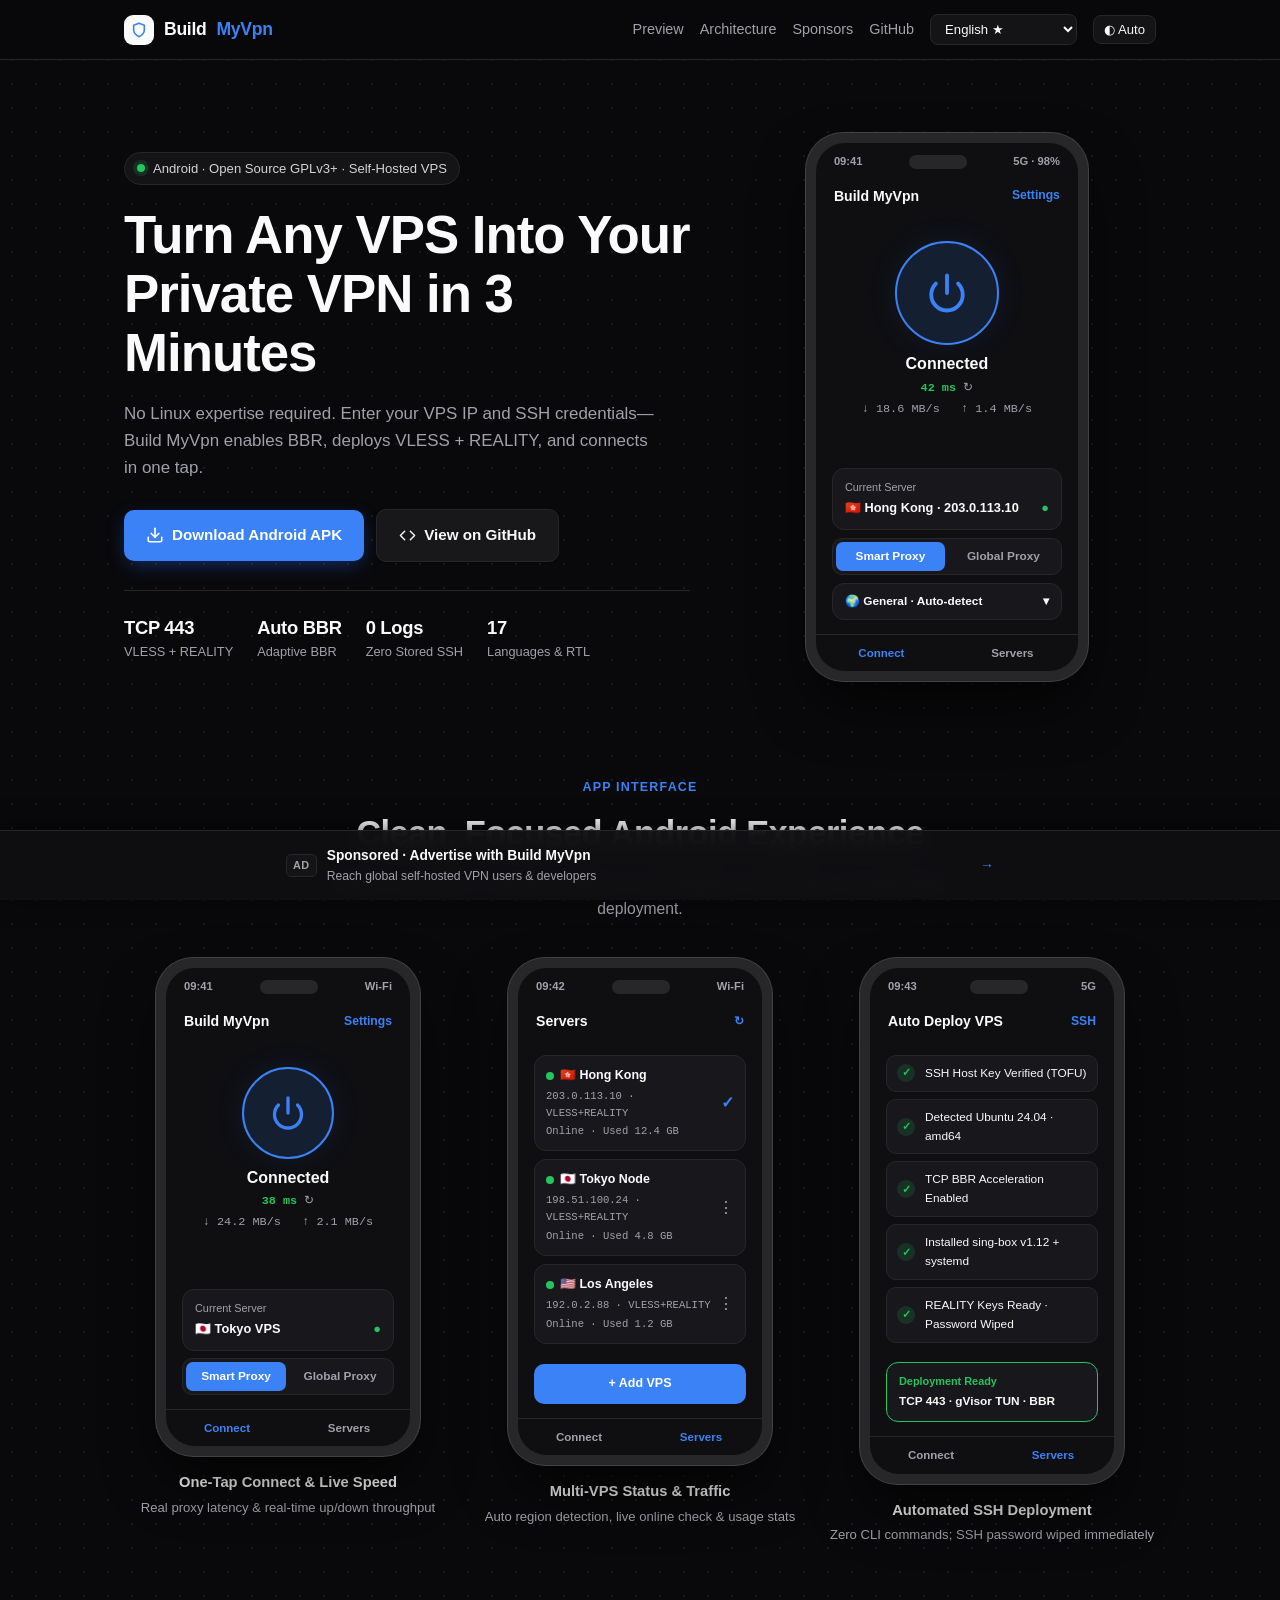
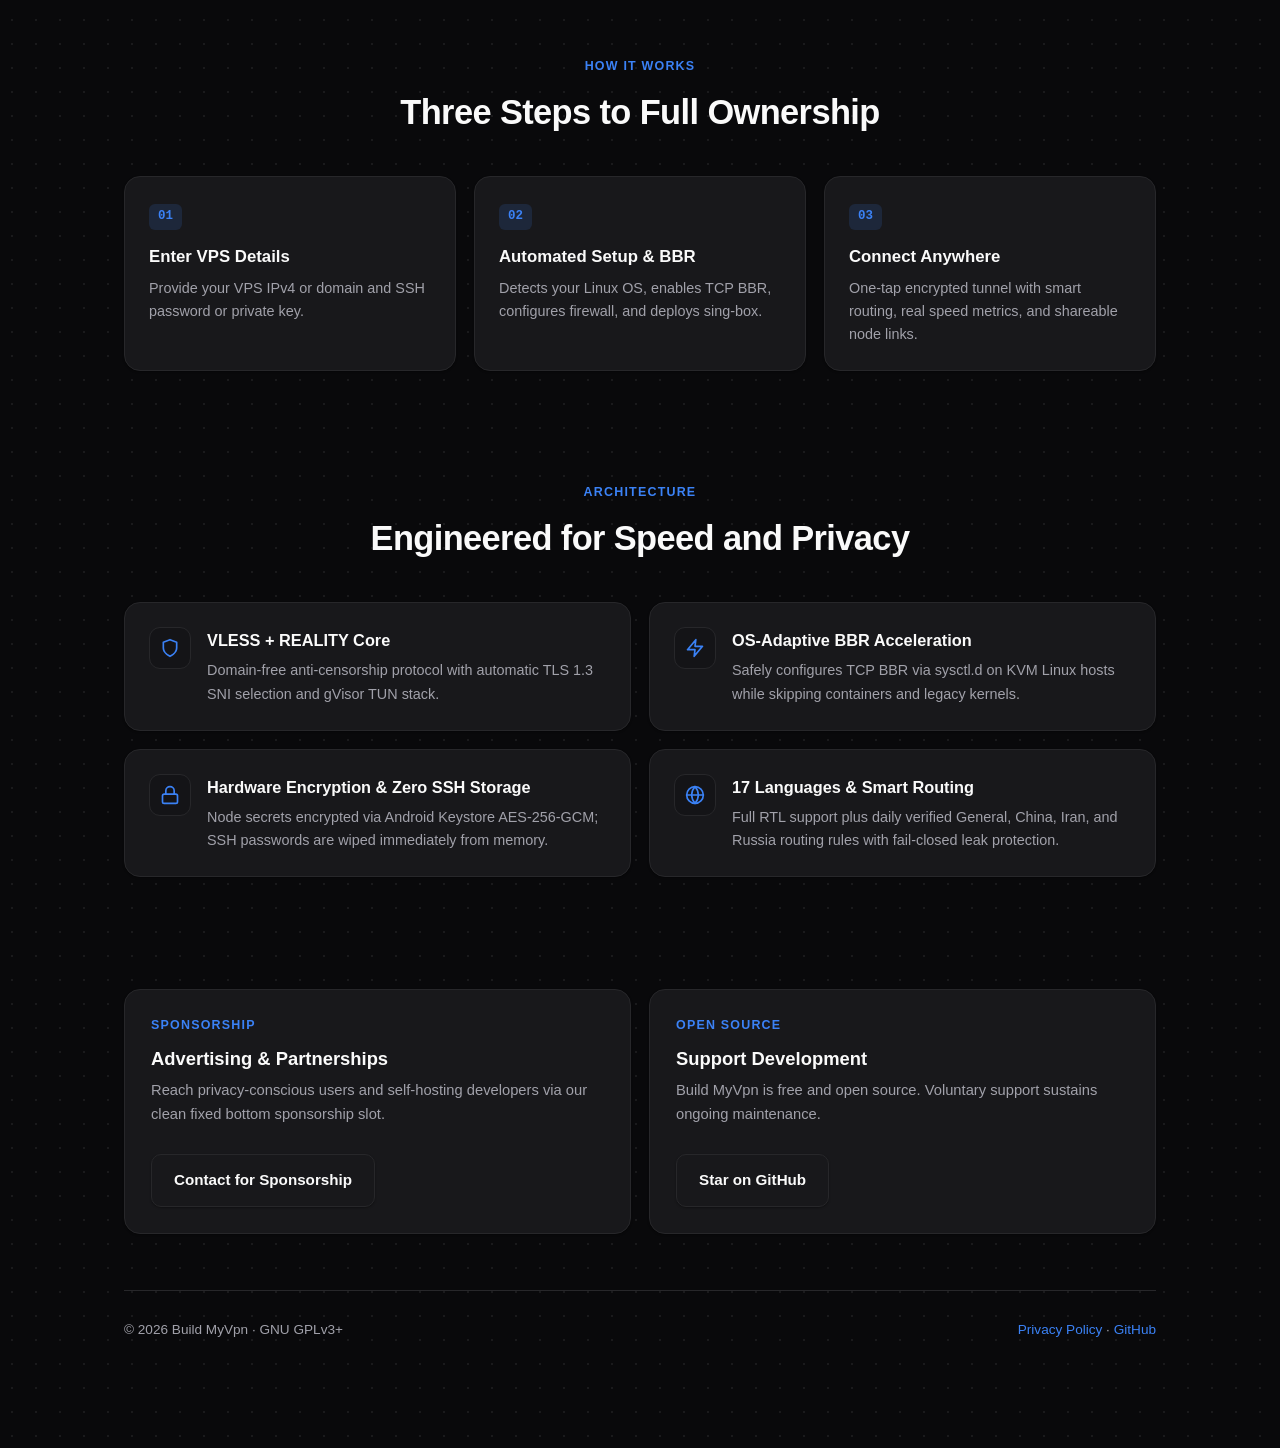
==== commit 9b2c051b: "feat(website): flagship tech redesign with Android UI mockups, zero placeholder notes, permanent bot" ====
--- a/website/index.html
+++ b/website/index.html
@@ -3,231 +3,679 @@
 <head>
   <meta charset="UTF-8" />
   <meta name="viewport" content="width=device-width, initial-scale=1.0" />
-  <title>Build MyVpn — Free Open-Source Self-Hosted VPS VPN</title>
-  <meta name="description" content="Build MyVpn — Minimalist free & open-source Android self-hosted VPS VPN client. Enter VPS IP & SSH password to auto-deploy VLESS + REALITY with BBR." />
+  <title>Build MyVpn — Private Self-Hosted VPN</title>
+  <meta name="description" content="Build MyVpn — Minimalist open-source Android client that turns your own VPS into a fast, private VLESS + REALITY VPN with automatic BBR." />
   <style>
-    /* Crisp Neutral Light Theme (06:00 - 18:59) */
     :root, [data-theme="light"] {
       --bg: #ffffff;
-      --surface: #f8f9fa;
-      --surface-hover: #f1f3f5;
-      --text: #111827;
-      --muted: #6b7280;
+      --bg-subtle: #fafafa;
+      --surface: #f5f5f7;
+      --surface-elevated: #ffffff;
+      --surface-hover: #eceef1;
+      --text: #09090b;
+      --text-secondary: #3f3f46;
+      --muted: #71717a;
       --accent: #2563eb;
       --accent-hover: #1d4ed8;
-      --border: #e5e7eb;
-      --ad-bg: rgba(255, 255, 255, 0.96);
-      --ad-shadow: 0 -4px 20px rgba(0, 0, 0, 0.06);
-      --radius: 12px;
-    }
-
-    /* True Neutral Charcoal Dark Theme (19:00 - 05:59) — ZERO blue tint */
+      --accent-soft: rgba(37, 99, 235, 0.08);
+      --green: #16a34a;
+      --green-soft: rgba(22, 163, 74, 0.12);
+      --border: #e4e4e7;
+      --grid-dot: rgba(9, 9, 11, 0.065);
+      --phone-bezel: #18181b;
+      --phone-screen: #ffffff;
+      --phone-card: #f4f4f5;
+      --shadow-sm: 0 1px 2px rgba(0, 0, 0, 0.04);
+      --shadow-lg: 0 24px 48px -12px rgba(0, 0, 0, 0.14);
+      --ad-bg: rgba(255, 255, 255, 0.94);
+      --ad-shadow: 0 -2px 16px rgba(0, 0, 0, 0.05);
+      --radius: 16px;
+    }
+
     [data-theme="dark"] {
-      --bg: #0d0d0f;
-      --surface: #161618;
-      --surface-hover: #1f1f22;
-      --text: #f4f4f5;
+      --bg: #09090b;
+      --bg-subtle: #111113;
+      --surface: #141417;
+      --surface-elevated: #18181b;
+      --surface-hover: #222226;
+      --text: #fafafa;
+      --text-secondary: #d4d4d8;
       --muted: #a1a1aa;
       --accent: #3b82f6;
       --accent-hover: #60a5fa;
+      --accent-soft: rgba(59, 130, 246, 0.14);
+      --green: #22c55e;
+      --green-soft: rgba(34, 197, 94, 0.15);
       --border: #27272a;
-      --ad-bg: rgba(22, 22, 24, 0.96);
-      --ad-shadow: 0 -4px 20px rgba(0, 0, 0, 0.45);
+      --grid-dot: rgba(255, 255, 255, 0.07);
+      --phone-bezel: #27272a;
+      --phone-screen: #0f0f12;
+      --phone-card: #18181c;
+      --shadow-sm: 0 1px 2px rgba(0, 0, 0, 0.35);
+      --shadow-lg: 0 28px 60px -12px rgba(0, 0, 0, 0.75);
+      --ad-bg: rgba(15, 15, 18, 0.95);
+      --ad-shadow: 0 -2px 20px rgba(0, 0, 0, 0.55);
     }
 
     * { box-sizing: border-box; margin: 0; padding: 0; }
+    html { scroll-behavior: smooth; }
     body {
-      font-family: -apple-system, BlinkMacSystemFont, "Segoe UI", Roboto, "PingFang SC", "Noto Sans SC", "Hiragino Sans", sans-serif;
-      background: var(--bg);
+      font-family: -apple-system, BlinkMacSystemFont, "SF Pro Display", "Segoe UI", Roboto, "PingFang SC", "Noto Sans SC", sans-serif;
+      background-color: var(--bg);
+      background-image: radial-gradient(var(--grid-dot) 1px, transparent 1px);
+      background-size: 24px 24px;
       color: var(--text);
-      line-height: 1.65;
+      line-height: 1.6;
       transition: background-color 0.2s ease, color 0.2s ease;
-      padding-bottom: 84px; /* Reserve space for fixed bottom ad bar */
+      padding-bottom: 74px;
+      -webkit-font-smoothing: antialiased;
     }
     a { color: var(--accent); text-decoration: none; }
     a:hover { text-decoration: underline; }
-    .container { max-width: 960px; margin: 0 auto; padding: 0 20px; }
-
+    .container { max-width: 1080px; margin: 0 auto; padding: 0 24px; }
+
+    /* Top Glass Header */
+    .topbar {
+      position: sticky; top: 0; z-index: 40;
+      background: color-mix(in srgb, var(--bg) 82%, transparent);
+      backdrop-filter: blur(14px);
+      border-bottom: 1px solid var(--border);
+    }
     header {
       display: flex; align-items: center; justify-content: space-between; flex-wrap: wrap; gap: 12px;
-      padding: 18px 0; border-bottom: 1px solid var(--border);
-    }
-    .brand { font-size: 1.2rem; font-weight: 700; letter-spacing: -0.2px; color: var(--text); }
+      padding: 14px 0;
+    }
+    .brand {
+      display: inline-flex; align-items: center; gap: 10px;
+      font-size: 1.1rem; font-weight: 700; letter-spacing: -0.3px; color: var(--text);
+    }
+    .brand-icon {
+      width: 30px; height: 30px; border-radius: 9px;
+      background: var(--text); color: var(--bg);
+      display: inline-flex; align-items: center; justify-content: center;
+    }
     .brand span { color: var(--accent); }
-    nav { display: flex; gap: 14px; align-items: center; flex-wrap: wrap; font-size: 0.92rem; }
-    nav a { color: var(--muted); }
+    nav { display: flex; gap: 16px; align-items: center; flex-wrap: wrap; font-size: 0.9rem; }
+    nav a { color: var(--muted); font-weight: 500; transition: color 0.15s; }
     nav a:hover { color: var(--text); text-decoration: none; }
 
     .ctrl-select, .ctrl-btn {
       background: var(--surface); color: var(--text); border: 1px solid var(--border);
-      padding: 6px 10px; border-radius: 8px; cursor: pointer; font-size: 0.84rem;
-      font-family: inherit;
+      padding: 6px 10px; border-radius: 8px; cursor: pointer; font-size: 0.82rem; font-weight: 500;
+      font-family: inherit; transition: background 0.15s;
     }
     .ctrl-select:hover, .ctrl-btn:hover { background: var(--surface-hover); }
 
-    .hero { text-align: center; padding: 64px 0 40px; }
-    .pill {
-      display: inline-block; padding: 4px 12px; border-radius: 999px;
+    /* Hero Section */
+    .hero {
+      padding: 72px 0 40px;
+      display: grid; grid-template-columns: 1.15fr 0.85fr; gap: 48px; align-items: center;
+    }
+    @media (max-width: 860px) {
+      .hero { grid-template-columns: 1fr; text-align: center; padding: 48px 0 32px; gap: 36px; }
+      .hero-meta, .cta-row { justify-content: center; }
+    }
+    .status-pill {
+      display: inline-flex; align-items: center; gap: 8px;
+      padding: 5px 12px; border-radius: 999px;
       background: var(--surface); border: 1px solid var(--border);
-      color: var(--muted); font-size: 0.84rem; margin-bottom: 16px;
-    }
-    h1 { font-size: clamp(1.9rem, 4.4vw, 2.85rem); line-height: 1.22; letter-spacing: -0.5px; margin-bottom: 16px; }
-    .subtitle { max-width: 650px; margin: 0 auto 28px; color: var(--muted); font-size: 1.05rem; }
-    .cta-row { display: flex; gap: 12px; justify-content: center; flex-wrap: wrap; }
-
+      color: var(--text-secondary); font-size: 0.82rem; font-weight: 500; margin-bottom: 20px;
+    }
+    .pulse-dot {
+      width: 8px; height: 8px; border-radius: 50%; background: var(--green);
+      box-shadow: 0 0 0 4px var(--green-soft);
+    }
+    h1 {
+      font-size: clamp(2.1rem, 4.4vw, 3.3rem);
+      font-weight: 800; line-height: 1.12; letter-spacing: -1px; margin-bottom: 18px;
+    }
+    .hero-sub {
+      color: var(--muted); font-size: 1.06rem; max-width: 540px; margin-bottom: 28px;
+    }
+    @media (max-width: 860px) { .hero-sub { margin-left: auto; margin-right: auto; } }
+    .cta-row { display: flex; gap: 12px; flex-wrap: wrap; align-items: center; }
     .btn {
       display: inline-flex; align-items: center; justify-content: center; gap: 8px;
-      padding: 12px 22px; border-radius: 10px; font-weight: 600; font-size: 0.96rem;
-      transition: background-color 0.15s ease, border-color 0.15s ease;
-    }
-    .btn:hover { text-decoration: none; }
-    .btn-primary { background: var(--accent); color: #ffffff; }
+      padding: 13px 22px; border-radius: 10px; font-weight: 600; font-size: 0.95rem;
+      transition: transform 0.15s ease, background-color 0.15s ease;
+    }
+    .btn:hover { text-decoration: none; transform: translateY(-1px); }
+    .btn-primary { background: var(--accent); color: #ffffff; box-shadow: 0 6px 20px -4px rgba(37, 99, 235, 0.45); }
     .btn-primary:hover { background: var(--accent-hover); }
-    .btn-secondary { background: var(--surface); color: var(--text); border: 1px solid var(--border); }
+    .btn-secondary { background: var(--surface-elevated); color: var(--text); border: 1px solid var(--border); box-shadow: var(--shadow-sm); }
     .btn-secondary:hover { background: var(--surface-hover); }
 
-    section { padding: 38px 0; }
-    h2 { font-size: 1.45rem; letter-spacing: -0.3px; margin-bottom: 16px; }
-    .grid { display: grid; grid-template-columns: repeat(auto-fit, minmax(240px, 1fr)); gap: 16px; }
-    .card {
+    .hero-meta {
+      display: flex; gap: 24px; flex-wrap: wrap; margin-top: 28px; padding-top: 22px;
+      border-top: 1px solid var(--border);
+    }
+    .metric { display: flex; flex-direction: column; }
+    .metric strong { font-size: 1.15rem; font-weight: 700; letter-spacing: -0.3px; }
+    .metric span { font-size: 0.8rem; color: var(--muted); }
+
+    /* Realistic Android Device Mockup */
+    .phone-frame {
+      width: 284px; margin: 0 auto;
+      background: var(--phone-bezel);
+      border-radius: 38px; padding: 10px;
+      box-shadow: var(--shadow-lg), inset 0 0 0 1px rgba(255, 255, 255, 0.12);
+      position: relative;
+    }
+    .phone-screen {
+      background: var(--phone-screen);
+      border-radius: 30px; overflow: hidden;
+      border: 1px solid var(--border);
+      display: flex; flex-direction: column;
+      min-height: 530px;
+      text-align: start;
+    }
+    .phone-statusbar {
+      display: flex; justify-content: space-between; align-items: center;
+      padding: 10px 18px 6px; font-size: 0.7rem; font-weight: 600; color: var(--muted);
+    }
+    .phone-notch {
+      width: 58px; height: 14px; border-radius: 999px; background: var(--phone-bezel);
+    }
+    .phone-appbar {
+      display: flex; justify-content: space-between; align-items: center;
+      padding: 8px 18px 12px; font-size: 0.88rem; font-weight: 700; color: var(--text);
+    }
+    .phone-appbar-btn { font-size: 0.76rem; color: var(--accent); font-weight: 600; }
+    .phone-body {
+      flex: 1; padding: 10px 16px 14px;
+      display: flex; flex-direction: column; justify-content: space-between; gap: 12px;
+    }
+    .power-ring {
+      width: 104px; height: 104px; margin: 12px auto 6px; border-radius: 50%;
+      background: var(--accent-soft);
+      border: 2px solid var(--accent);
+      display: flex; align-items: center; justify-content: center;
+      color: var(--accent);
+      box-shadow: 0 0 36px -6px var(--accent-soft);
+    }
+    .phone-status-title { text-align: center; font-size: 1rem; font-weight: 700; color: var(--text); }
+    .phone-telemetry {
+      text-align: center; font-size: 0.74rem; color: var(--muted);
+      font-family: ui-monospace, SFMono-Regular, Menlo, monospace;
+      margin-top: 2px;
+    }
+    .phone-telemetry .ok { color: var(--green); font-weight: 700; }
+    .mini-card {
+      background: var(--phone-card); border: 1px solid var(--border);
+      border-radius: 12px; padding: 10px 12px;
+    }
+    .mini-label { font-size: 0.68rem; color: var(--muted); margin-bottom: 2px; }
+    .mini-val { font-size: 0.8rem; font-weight: 600; color: var(--text); display: flex; align-items: center; justify-content: space-between; gap: 6px; }
+    .mini-seg {
+      display: grid; grid-template-columns: 1fr 1fr; gap: 4px;
+      background: var(--phone-card); border: 1px solid var(--border);
+      border-radius: 10px; padding: 3px; font-size: 0.74rem; text-align: center; font-weight: 600;
+    }
+    .mini-seg .active { background: var(--accent); color: #fff; border-radius: 7px; padding: 5px 0; }
+    .mini-seg .inactive { color: var(--muted); padding: 5px 0; }
+    .phone-tabs {
+      display: grid; grid-template-columns: 1fr 1fr;
+      border-top: 1px solid var(--border); padding: 9px 0; text-align: center;
+      font-size: 0.72rem; font-weight: 600;
+    }
+    .phone-tabs .active { color: var(--accent); }
+    .phone-tabs .inactive { color: var(--muted); }
+
+    /* Showcase 3-Phone Gallery */
+    section { padding: 56px 0; }
+    .section-head { text-align: center; max-width: 640px; margin: 0 auto 36px; }
+    .section-kicker {
+      font-size: 0.78rem; font-weight: 700; text-transform: uppercase; letter-spacing: 1.2px;
+      color: var(--accent); margin-bottom: 8px;
+    }
+    h2 { font-size: clamp(1.55rem, 3vw, 2.15rem); font-weight: 800; letter-spacing: -0.6px; margin-bottom: 10px; }
+    .section-desc { color: var(--muted); font-size: 0.98rem; }
+
+    .gallery-grid {
+      display: grid; grid-template-columns: repeat(3, 1fr); gap: 24px; align-items: start;
+    }
+    @media (max-width: 960px) {
+      .gallery-grid { grid-template-columns: 1fr; max-width: 340px; margin: 0 auto; }
+    }
+    .gallery-item { text-align: center; }
+    .gallery-caption { margin-top: 14px; font-size: 0.92rem; font-weight: 600; color: var(--text); }
+    .gallery-sub { font-size: 0.82rem; color: var(--muted); margin-top: 2px; }
+
+    .srv-row {
+      display: flex; align-items: center; justify-content: space-between;
+      background: var(--phone-card); border: 1px solid var(--border);
+      border-radius: 12px; padding: 10px 11px; margin-bottom: 8px;
+    }
+    .srv-dot { width: 8px; height: 8px; border-radius: 50%; background: var(--green); flex-shrink: 0; }
+    .srv-title { font-size: 0.78rem; font-weight: 700; color: var(--text); display: flex; align-items: center; gap: 6px; }
+    .srv-meta { font-size: 0.66rem; color: var(--muted); margin-top: 2px; font-family: ui-monospace, SFMono-Regular, Menlo, monospace; }
+
+    .step-row {
+      display: flex; align-items: center; gap: 10px;
+      padding: 8px 10px; border-radius: 10px; background: var(--phone-card); border: 1px solid var(--border);
+      font-size: 0.74rem; color: var(--text); margin-bottom: 7px;
+    }
+    .step-check {
+      width: 18px; height: 18px; border-radius: 50%; background: var(--green-soft); color: var(--green);
+      display: inline-flex; align-items: center; justify-content: center; font-weight: 800; font-size: 0.68rem; flex-shrink: 0;
+    }
+
+    /* 3-Step Architecture Flow */
+    .flow-grid { display: grid; grid-template-columns: repeat(3, 1fr); gap: 18px; }
+    @media (max-width: 760px) { .flow-grid { grid-template-columns: 1fr; } }
+    .flow-card {
+      background: var(--surface-elevated); border: 1px solid var(--border);
+      border-radius: var(--radius); padding: 24px; box-shadow: var(--shadow-sm);
+    }
+    .flow-num {
+      font-family: ui-monospace, SFMono-Regular, Menlo, monospace;
+      font-size: 0.78rem; font-weight: 700; color: var(--accent);
+      background: var(--accent-soft); display: inline-block;
+      padding: 3px 9px; border-radius: 6px; margin-bottom: 14px;
+    }
+    .flow-card h3 { font-size: 1.05rem; font-weight: 700; margin-bottom: 6px; }
+    .flow-card p { font-size: 0.9rem; color: var(--muted); }
+
+    /* Bento Feature Grid */
+    .bento-grid { display: grid; grid-template-columns: repeat(2, 1fr); gap: 18px; }
+    @media (max-width: 720px) { .bento-grid { grid-template-columns: 1fr; } }
+    .bento-card {
+      background: var(--surface-elevated); border: 1px solid var(--border);
+      border-radius: var(--radius); padding: 24px; box-shadow: var(--shadow-sm);
+      display: flex; gap: 16px; align-items: flex-start;
+    }
+    .icon-box {
+      width: 42px; height: 42px; border-radius: 11px; flex-shrink: 0;
       background: var(--surface); border: 1px solid var(--border);
-      border-radius: var(--radius); padding: 20px;
-    }
-    .card h3 { font-size: 1.05rem; margin-bottom: 6px; color: var(--text); }
-    .card p { color: var(--muted); font-size: 0.92rem; }
-
-    .sponsor-box {
-      display: flex; align-items: center; justify-content: space-between; flex-wrap: wrap; gap: 16px;
-      background: var(--surface); border: 1px dashed var(--border);
-      border-radius: var(--radius); padding: 22px;
-    }
-    .sponsor-box p { color: var(--muted); font-size: 0.92rem; margin-top: 4px; }
+      display: inline-flex; align-items: center; justify-content: center;
+      color: var(--accent);
+    }
+    .bento-card h3 { font-size: 1.02rem; font-weight: 700; margin-bottom: 6px; }
+    .bento-card p { font-size: 0.9rem; color: var(--muted); }
+
+    /* Sponsor & Support Split */
+    .split-grid { display: grid; grid-template-columns: 1fr 1fr; gap: 18px; }
+    @media (max-width: 760px) { .split-grid { grid-template-columns: 1fr; } }
+    .panel-card {
+      background: var(--surface-elevated); border: 1px solid var(--border);
+      border-radius: var(--radius); padding: 26px; box-shadow: var(--shadow-sm);
+      display: flex; flex-direction: column; justify-content: space-between; gap: 16px;
+    }
+    .panel-card h3 { font-size: 1.15rem; font-weight: 700; margin-bottom: 6px; }
+    .panel-card p { font-size: 0.92rem; color: var(--muted); }
 
     .crypto-row {
-      display: flex; align-items: center; justify-content: space-between; gap: 12px;
-      background: var(--bg); border: 1px solid var(--border);
-      padding: 10px 14px; border-radius: 9px; margin-top: 10px;
-      font-family: ui-monospace, SFMono-Regular, Menlo, monospace; font-size: 0.84rem; word-break: break-all;
+      display: flex; align-items: center; justify-content: space-between; gap: 10px;
+      background: var(--surface); border: 1px solid var(--border);
+      padding: 10px 12px; border-radius: 10px; margin-top: 8px;
+      font-family: ui-monospace, SFMono-Regular, Menlo, monospace; font-size: 0.8rem; word-break: break-all;
     }
     .copy-btn {
       flex-shrink: 0; background: var(--accent); color: #fff; border: none;
-      padding: 6px 12px; border-radius: 7px; cursor: pointer; font-size: 0.82rem;
+      padding: 6px 11px; border-radius: 7px; cursor: pointer; font-size: 0.78rem; font-weight: 600;
     }
     .copy-btn:hover { background: var(--accent-hover); }
 
     footer {
-      border-top: 1px solid var(--border); padding: 26px 0 32px;
-      color: var(--muted); font-size: 0.86rem; display: flex; justify-content: space-between; flex-wrap: wrap; gap: 12px;
-    }
-
-    /* Single Unobtrusive Fixed Bottom Ad Bar (Google AdSense / Direct Sponsor Slot) */
+      border-top: 1px solid var(--border); padding: 28px 0 36px;
+      color: var(--muted); font-size: 0.85rem;
+      display: flex; justify-content: space-between; flex-wrap: wrap; gap: 12px;
+    }
+
+    /* Permanent Non-Dismissible Fixed Bottom Ad Bar */
     .fixed-ad-bar {
-      position: fixed; left: 0; right: 0; bottom: 0; z-index: 50;
+      position: fixed; left: 0; right: 0; bottom: 0; z-index: 60;
       background: var(--ad-bg); border-top: 1px solid var(--border);
-      box-shadow: var(--ad-shadow); backdrop-filter: blur(10px);
+      box-shadow: var(--ad-shadow); backdrop-filter: blur(12px);
     }
     .fixed-ad-inner {
-      max-width: 960px; margin: 0 auto; padding: 10px 20px;
+      max-width: 1080px; margin: 0 auto; padding: 10px 24px;
+      display: flex; align-items: center; justify-content: center;
+    }
+    .ad-link {
       display: flex; align-items: center; justify-content: space-between; gap: 12px;
-    }
-    .ad-link {
-      display: flex; align-items: center; gap: 10px; flex: 1; min-width: 0;
-      color: var(--text); text-decoration: none;
-    }
-    .ad-link:hover { text-decoration: none; }
+      width: 100%; max-width: 728px; color: var(--text); text-decoration: none;
+      padding: 4px 10px; border-radius: 8px; transition: background 0.15s;
+    }
+    .ad-link:hover { background: var(--surface); text-decoration: none; }
+    .ad-left { display: flex; align-items: center; gap: 10px; min-width: 0; }
     .ad-badge {
-      flex-shrink: 0; font-size: 0.72rem; font-weight: 700;
-      padding: 2px 6px; border-radius: 4px;
+      flex-shrink: 0; font-size: 0.68rem; font-weight: 700; letter-spacing: 0.5px;
+      padding: 2px 6px; border-radius: 5px;
       border: 1px solid var(--border); color: var(--muted); background: var(--surface);
     }
     .ad-text { min-width: 0; }
-    .ad-title { font-size: 0.9rem; font-weight: 600; white-space: nowrap; overflow: hidden; text-overflow: ellipsis; }
-    .ad-sub { font-size: 0.8rem; color: var(--muted); white-space: nowrap; overflow: hidden; text-overflow: ellipsis; }
-    .ad-close {
-      flex-shrink: 0; background: transparent; border: none; color: var(--muted);
-      cursor: pointer; font-size: 1.15rem; line-height: 1; padding: 4px 6px; border-radius: 6px;
-    }
-    .ad-close:hover { background: var(--surface-hover); color: var(--text); }
+    .ad-title { font-size: 0.86rem; font-weight: 600; white-space: nowrap; overflow: hidden; text-overflow: ellipsis; }
+    .ad-sub { font-size: 0.76rem; color: var(--muted); white-space: nowrap; overflow: hidden; text-overflow: ellipsis; }
+    .ad-arrow { flex-shrink: 0; color: var(--accent); font-size: 0.88rem; font-weight: 700; }
   </style>
 </head>
 <body>
+  <div class="topbar">
+    <div class="container">
+      <header>
+        <div class="brand">
+          <span class="brand-icon" aria-hidden="true">
+            <svg width="16" height="16" viewBox="0 0 24 24" fill="none" stroke="currentColor" stroke-width="2.4" stroke-linecap="round" stroke-linejoin="round">
+              <path d="M12 22s8-4 8-10V5l-8-3-8 3v7c0 6 8 10 8 10z"/>
+            </svg>
+          </span>
+          Build <span>MyVpn</span>
+        </div>
+        <nav>
+          <a href="#preview" data-i18n="nav_preview">界面预览</a>
+          <a href="#features" data-i18n="nav_features">核心技术</a>
+          <a href="#sponsor" data-i18n="nav_sponsor">商务合作</a>
+          <a href="https://github.com/Gouryella811/build-myvpn" target="_blank" rel="noopener">GitHub</a>
+          <select class="ctrl-select" id="langSelect" aria-label="Language"></select>
+          <button class="ctrl-btn" id="themeToggle" type="button">◐</button>
+        </nav>
+      </header>
+    </div>
+  </div>
+
   <div class="container">
-    <header>
-      <div class="brand">Build <span>MyVpn</span></div>
-      <nav>
-        <a href="#features" data-i18n="nav_features">核心特点</a>
-        <a href="#sponsor" data-i18n="nav_sponsor">广告招租</a>
-        <a href="#donate" data-i18n="nav_donate">支持开发</a>
-        <a href="https://github.com/Gouryella811/build-myvpn" target="_blank" rel="noopener">GitHub</a>
-        <select class="ctrl-select" id="langSelect" aria-label="Language"></select>
-        <button class="ctrl-btn" id="themeToggle" type="button" title="Theme">Auto</button>
-      </nav>
-    </header>
-
+    <!-- Hero -->
     <div class="hero">
-      <div class="pill" data-i18n="hero_pill">Android · 免费开源 GPLv3+ · 零账号 · 自备 VPS</div>
-      <h1 data-i18n="hero_title">不懂 Linux，3 分钟拥有自己的专属 VPN</h1>
-      <p class="subtitle" data-i18n="hero_sub">
-        只需填入你自备 VPS 的地址与 SSH 密码，Build MyVpn 自动完成环境检测、BBR 加速与 VLESS + REALITY 部署，一键安全连接。
-      </p>
-      <div class="cta-row">
-        <a class="btn btn-primary" href="https://github.com/Gouryella811/build-myvpn/actions" target="_blank" rel="noopener" data-i18n="btn_download">
-          下载 Android APK
-        </a>
-        <a class="btn btn-secondary" href="https://github.com/Gouryella811/build-myvpn" target="_blank" rel="noopener" data-i18n="btn_source">
-          查看开源代码
-        </a>
+      <div>
+        <div class="status-pill">
+          <span class="pulse-dot"></span>
+          <span data-i18n="hero_pill">Android · Open Source GPLv3+ · Self-Hosted VPS</span>
+        </div>
+        <h1 data-i18n="hero_title">3 分钟把任意 VPS 变成你的专属极速 VPN</h1>
+        <p class="hero-sub" data-i18n="hero_sub">
+          不懂 Linux 命令行也没关系。输入你的服务器 IP 与 SSH 密码，Build MyVpn 自动开启 BBR 加速、部署 VLESS + REALITY 并一键安全连接。
+        </p>
+        <div class="cta-row">
+          <a class="btn btn-primary" href="https://github.com/Gouryella811/build-myvpn/actions" target="_blank" rel="noopener">
+            <svg width="18" height="18" viewBox="0 0 24 24" fill="none" stroke="currentColor" stroke-width="2.2" stroke-linecap="round" stroke-linejoin="round"><path d="M21 15v4a2 2 0 0 1-2 2H5a2 2 0 0 1-2-2v-4"/><polyline points="7 10 12 15 17 10"/><line x1="12" y1="15" x2="12" y2="3"/></svg>
+            <span data-i18n="btn_download">下载 Android APK</span>
+          </a>
+          <a class="btn btn-secondary" href="https://github.com/Gouryella811/build-myvpn" target="_blank" rel="noopener">
+            <svg width="17" height="17" viewBox="0 0 24 24" fill="none" stroke="currentColor" stroke-width="2" stroke-linecap="round" stroke-linejoin="round"><polyline points="16 18 22 12 16 6"/><polyline points="8 6 2 12 8 18"/></svg>
+            <span data-i18n="btn_source">查看开源仓库</span>
+          </a>
+        </div>
+        <div class="hero-meta">
+          <div class="metric"><strong>TCP 443</strong><span data-i18n="m1">VLESS + REALITY</span></div>
+          <div class="metric"><strong>Auto BBR</strong><span data-i18n="m2">自适应内核加速</span></div>
+          <div class="metric"><strong>0 Logs</strong><span data-i18n="m3">密码用后即焚</span></div>
+          <div class="metric"><strong>17</strong><span data-i18n="m4">多国语言与 RTL</span></div>
+        </div>
+      </div>
+
+      <!-- Hero Phone Preview -->
+      <div>
+        <div class="phone-frame" aria-label="Build MyVpn Connect Screen">
+          <div class="phone-screen">
+            <div class="phone-statusbar">
+              <span>09:41</span>
+              <span class="phone-notch"></span>
+              <span>5G · 98%</span>
+            </div>
+            <div class="phone-appbar">
+              <span>Build MyVpn</span>
+              <span class="phone-appbar-btn" data-i18n="ui_settings">设置</span>
+            </div>
+            <div class="phone-body">
+              <div>
+                <div class="power-ring">
+                  <svg width="42" height="42" viewBox="0 0 24 24" fill="none" stroke="currentColor" stroke-width="2.2" stroke-linecap="round" stroke-linejoin="round"><path d="M18.36 6.64a9 9 0 1 1-12.73 0"/><line x1="12" y1="2" x2="12" y2="12"/></svg>
+                </div>
+                <div class="phone-status-title" data-i18n="ui_connected">已连接</div>
+                <div class="phone-telemetry"><span class="ok">42 ms</span> ↻</div>
+                <div class="phone-telemetry">↓ 18.6 MB/s &nbsp; ↑ 1.4 MB/s</div>
+              </div>
+              <div style="display:flex; flex-direction:column; gap:8px;">
+                <div class="mini-card">
+                  <div class="mini-label" data-i18n="ui_cur_srv">当前服务器</div>
+                  <div class="mini-val"><span>🇭🇰 Hong Kong · 203.0.113.10</span><span style="color:var(--green);">●</span></div>
+                </div>
+                <div class="mini-seg">
+                  <div class="active" data-i18n="ui_smart">智能代理</div>
+                  <div class="inactive" data-i18n="ui_global">全局代理</div>
+                </div>
+                <div class="mini-card" style="padding:8px 12px;">
+                  <div class="mini-val" style="font-size:0.74rem;"><span data-i18n="ui_rule">🌍 通用规则 · 自动识别</span><span>▾</span></div>
+                </div>
+              </div>
+            </div>
+            <div class="phone-tabs">
+              <div class="active" data-i18n="ui_tab_conn">连接</div>
+              <div class="inactive" data-i18n="ui_tab_srv">服务器</div>
+            </div>
+          </div>
+        </div>
       </div>
     </div>
 
-    <section id="features">
-      <h2 data-i18n="sec_features">为什么选择 Build MyVpn？</h2>
-      <div class="grid">
-        <div class="card">
-          <h3 data-i18n="f1_t">极简双页交互</h3>
-          <p data-i18n="f1_d">只有「连接」和「服务器」两个主页面。无需注册、无订阅套路、不运营任何公共节点，所有数据掌握在你自己手里。</p>
-        </div>
-        <div class="card">
-          <h3 data-i18n="f2_t">VLESS + REALITY &amp; 自动 BBR</h3>
-          <p data-i18n="f2_d">默认部署免域名、强抗封锁的 VLESS + REALITY（TCP 443），并按系统自动开启 TCP BBR 加速，连接稳定流畅。</p>
-        </div>
-        <div class="card">
-          <h3 data-i18n="f3_t">SSH 密码用后即焚</h3>
-          <p data-i18n="f3_d">支持 SSH 公钥指纹校验（TOFU）防中间人攻击；SSH 密码仅用于部署当下，完成后立即从内存擦除，绝不落盘保存。</p>
-        </div>
-        <div class="card">
-          <h3 data-i18n="f4_t">智能分流与多语言支持</h3>
-          <p data-i18n="f4_d">支持通用、中国、伊朗、俄罗斯四套分流规则与 17 国语言界面，提供真实代理延迟与实时网速显示。</p>
+    <!-- App Interface Gallery -->
+    <section id="preview">
+      <div class="section-head">
+        <div class="section-kicker" data-i18n="kicker_ui">APP INTERFACE</div>
+        <h2 data-i18n="sec_preview">极简直观的客户端界面</h2>
+        <p class="section-desc" data-i18n="sec_preview_sub">专为零配置门槛设计，保留真正高频实用的连接控制、状态监控与自动部署体验。</p>
+      </div>
+
+      <div class="gallery-grid">
+        <!-- Screen 1: Connect -->
+        <div class="gallery-item">
+          <div class="phone-frame" style="width: 266px;">
+            <div class="phone-screen" style="min-height: 480px;">
+              <div class="phone-statusbar"><span>09:41</span><span class="phone-notch"></span><span>Wi-Fi</span></div>
+              <div class="phone-appbar"><span>Build MyVpn</span><span class="phone-appbar-btn" data-i18n="ui_settings">设置</span></div>
+              <div class="phone-body">
+                <div>
+                  <div class="power-ring" style="width:92px; height:92px;">
+                    <svg width="36" height="36" viewBox="0 0 24 24" fill="none" stroke="currentColor" stroke-width="2.2" stroke-linecap="round" stroke-linejoin="round"><path d="M18.36 6.64a9 9 0 1 1-12.73 0"/><line x1="12" y1="2" x2="12" y2="12"/></svg>
+                  </div>
+                  <div class="phone-status-title" data-i18n="ui_connected">已连接</div>
+                  <div class="phone-telemetry"><span class="ok">38 ms</span> ↻</div>
+                  <div class="phone-telemetry">↓ 24.2 MB/s &nbsp; ↑ 2.1 MB/s</div>
+                </div>
+                <div style="display:flex; flex-direction:column; gap:7px;">
+                  <div class="mini-card">
+                    <div class="mini-label" data-i18n="ui_cur_srv">当前服务器</div>
+                    <div class="mini-val"><span>🇯🇵 Tokyo VPS</span><span style="color:var(--green);">●</span></div>
+                  </div>
+                  <div class="mini-seg">
+                    <div class="active" data-i18n="ui_smart">智能代理</div>
+                    <div class="inactive" data-i18n="ui_global">全局代理</div>
+                  </div>
+                </div>
+              </div>
+              <div class="phone-tabs">
+                <div class="active" data-i18n="ui_tab_conn">连接</div>
+                <div class="inactive" data-i18n="ui_tab_srv">服务器</div>
+              </div>
+            </div>
+          </div>
+          <div class="gallery-caption" data-i18n="cap1">一键连接与实时网速</div>
+          <div class="gallery-sub" data-i18n="cap1_s">真实代理延迟与上下行实时速率</div>
+        </div>
+
+        <!-- Screen 2: Servers -->
+        <div class="gallery-item">
+          <div class="phone-frame" style="width: 266px;">
+            <div class="phone-screen" style="min-height: 480px;">
+              <div class="phone-statusbar"><span>09:42</span><span class="phone-notch"></span><span>Wi-Fi</span></div>
+              <div class="phone-appbar"><span data-i18n="ui_tab_srv">服务器</span><span class="phone-appbar-btn">↻</span></div>
+              <div class="phone-body" style="justify-content:flex-start;">
+                <div>
+                  <div class="srv-row">
+                    <div>
+                      <div class="srv-title"><span class="srv-dot"></span> 🇭🇰 Hong Kong</div>
+                      <div class="srv-meta">203.0.113.10 · VLESS+REALITY</div>
+                      <div class="srv-meta" data-i18n="ui_used1">在线 · 已用 12.4 GB</div>
+                    </div>
+                    <span style="color:var(--accent); font-weight:700;">✓</span>
+                  </div>
+                  <div class="srv-row">
+                    <div>
+                      <div class="srv-title"><span class="srv-dot"></span> 🇯🇵 Tokyo Node</div>
+                      <div class="srv-meta">198.51.100.24 · VLESS+REALITY</div>
+                      <div class="srv-meta" data-i18n="ui_used2">在线 · 已用 4.8 GB</div>
+                    </div>
+                    <span style="color:var(--muted);">⋮</span>
+                  </div>
+                  <div class="srv-row">
+                    <div>
+                      <div class="srv-title"><span class="srv-dot"></span> 🇺🇸 Los Angeles</div>
+                      <div class="srv-meta">192.0.2.88 · VLESS+REALITY</div>
+                      <div class="srv-meta" data-i18n="ui_used3">在线 · 已用 1.2 GB</div>
+                    </div>
+                    <span style="color:var(--muted);">⋮</span>
+                  </div>
+                </div>
+                <div style="margin-top:auto;">
+                  <div style="background:var(--accent); color:#fff; text-align:center; padding:10px; border-radius:10px; font-size:0.78rem; font-weight:700;" data-i18n="ui_add_vps">+ 添加 VPS</div>
+                </div>
+              </div>
+              <div class="phone-tabs">
+                <div class="inactive" data-i18n="ui_tab_conn">连接</div>
+                <div class="active" data-i18n="ui_tab_srv">服务器</div>
+              </div>
+            </div>
+          </div>
+          <div class="gallery-caption" data-i18n="cap2">多 VPS 状态与流量总览</div>
+          <div class="gallery-sub" data-i18n="cap2_s">自动识别归属地、在线检测与已用流量统计</div>
+        </div>
+
+        <!-- Screen 3: Auto Deploy Pipeline -->
+        <div class="gallery-item">
+          <div class="phone-frame" style="width: 266px;">
+            <div class="phone-screen" style="min-height: 480px;">
+              <div class="phone-statusbar"><span>09:43</span><span class="phone-notch"></span><span>5G</span></div>
+              <div class="phone-appbar"><span data-i18n="ui_deploy_t">自动部署 VPS</span><span class="phone-appbar-btn">SSH</span></div>
+              <div class="phone-body" style="justify-content:flex-start;">
+                <div>
+                  <div class="step-row"><span class="step-check">✓</span><span data-i18n="st1">SSH 主机指纹校验 (TOFU)</span></div>
+                  <div class="step-row"><span class="step-check">✓</span><span data-i18n="st2">探测系统 Ubuntu 24.04 · amd64</span></div>
+                  <div class="step-row"><span class="step-check">✓</span><span data-i18n="st3">自动开启 TCP BBR 拥塞加速</span></div>
+                  <div class="step-row"><span class="step-check">✓</span><span data-i18n="st4">安装 sing-box v1.12 &amp; systemd</span></div>
+                  <div class="step-row"><span class="step-check">✓</span><span data-i18n="st5">生成 REALITY 密钥并擦除密码</span></div>
+                </div>
+                <div class="mini-card" style="margin-top:auto; border-color:var(--green);">
+                  <div class="mini-label" style="color:var(--green); font-weight:700;" data-i18n="ui_ready">部署完成 · Ready</div>
+                  <div class="mini-val" style="font-size:0.74rem;">TCP 443 · gVisor TUN · BBR</div>
+                </div>
+              </div>
+              <div class="phone-tabs">
+                <div class="inactive" data-i18n="ui_tab_conn">连接</div>
+                <div class="active" data-i18n="ui_tab_srv">服务器</div>
+              </div>
+            </div>
+          </div>
+          <div class="gallery-caption" data-i18n="cap3">全自动 SSH 幂等部署</div>
+          <div class="gallery-sub" data-i18n="cap3_s">零命令行操作，密码部署后立即销毁</div>
         </div>
       </div>
     </section>
 
-    <section id="sponsor">
-      <h2 data-i18n="sec_sponsor">广告位招租与商业赞助</h2>
-      <div class="sponsor-box">
-        <div>
-          <h3 data-i18n="sp_title">面向全球自建代理与开发者用户的极简展示位</h3>
-          <p data-i18n="sp_desc">全站仅保留底部单栏固定广告位，预留给 Google AdSense 及合规商业赞助商，不弹窗、不干扰正常使用。</p>
-        </div>
-        <a class="btn btn-secondary" id="sponsorContactBtn" href="mailto:ad@build-myvpn.pages.dev" data-i18n="sp_btn">
-          联系广告合作
-        </a>
+    <!-- 3-Step Workflow -->
+    <section>
+      <div class="section-head">
+        <div class="section-kicker" data-i18n="kicker_flow">HOW IT WORKS</div>
+        <h2 data-i18n="sec_flow">三步上线，全程全自动</h2>
+      </div>
+      <div class="flow-grid">
+        <div class="flow-card">
+          <div class="flow-num">01</div>
+          <h3 data-i18n="w1_t">填入服务器信息</h3>
+          <p data-i18n="w1_d">输入你自己的 VPS IPv4 或域名与 SSH 登录凭据（支持密码或私钥）。</p>
+        </div>
+        <div class="flow-card">
+          <div class="flow-num">02</div>
+          <h3 data-i18n="w2_t">一键部署与调优</h3>
+          <p data-i18n="w2_d">App 自动识别 Linux 系统、开启 BBR 加速、配置防火墙并安装 sing-box 服务端。</p>
+        </div>
+        <div class="flow-card">
+          <div class="flow-num">03</div>
+          <h3 data-i18n="w3_t">加密连接与跨端复用</h3>
+          <p data-i18n="w3_d">一键建立加密隧道，支持智能分流、实时网速查看及节点链接跨设备导出。</p>
+        </div>
       </div>
     </section>
 
-    <section id="donate">
-      <h2 data-i18n="sec_donate">支持开发者（自愿捐赠）</h2>
-      <div class="card">
-        <p id="donate-note" data-i18n="donate_note" style="margin-bottom: 14px;">
-          Build MyVpn 永久免费开源，所有捐赠完全自愿，不解锁任何额外功能。
-        </p>
-        <div class="cta-row" id="donate-links" style="justify-content: flex-start; margin-bottom: 12px;"></div>
-        <div id="crypto-list"></div>
+    <!-- Core Architecture Bento -->
+    <section id="features">
+      <div class="section-head">
+        <div class="section-kicker" data-i18n="kicker_arch">ARCHITECTURE</div>
+        <h2 data-i18n="sec_features">为稳定与隐私打造的底层架构</h2>
+      </div>
+      <div class="bento-grid">
+        <div class="bento-card">
+          <div class="icon-box">
+            <svg width="20" height="20" viewBox="0 0 24 24" fill="none" stroke="currentColor" stroke-width="2" stroke-linecap="round" stroke-linejoin="round"><path d="M12 22s8-4 8-10V5l-8-3-8 3v7c0 6 8 10 8 10z"/></svg>
+          </div>
+          <div>
+            <h3 data-i18n="f1_t">VLESS + REALITY 默认主力</h3>
+            <p data-i18n="f1_d">免域名、免手动证书，自动优选低延迟 TLS 1.3 握手目标，采用 gVisor 用户态 TUN 栈，深度兼容各类 Android 机型。</p>
+          </div>
+        </div>
+        <div class="bento-card">
+          <div class="icon-box">
+            <svg width="20" height="20" viewBox="0 0 24 24" fill="none" stroke="currentColor" stroke-width="2" stroke-linecap="round" stroke-linejoin="round"><polygon points="13 2 3 14 12 14 11 22 21 10 12 10 13 2"/></svg>
+          </div>
+          <div>
+            <h3 data-i18n="f2_t">自适应系统 BBR 加速</h3>
+            <p data-i18n="f2_d">自动识别 Ubuntu / Debian / Rocky 内核环境写入独立 sysctl.d 配置，容器与旧内核安全降级，绝不强换内核重启机器。</p>
+          </div>
+        </div>
+        <div class="bento-card">
+          <div class="icon-box">
+            <svg width="20" height="20" viewBox="0 0 24 24" fill="none" stroke="currentColor" stroke-width="2" stroke-linecap="round" stroke-linejoin="round"><rect x="3" y="11" width="18" height="11" rx="2" ry="2"/><path d="M7 11V7a5 5 0 0 1 10 0v4"/></svg>
+          </div>
+          <div>
+            <h3 data-i18n="f3_t">硬件加密与密码用后即焚</h3>
+            <p data-i18n="f3_d">节点配置通过 Android Keystore AES-256-GCM 硬件加密存储；SSH 密码仅驻留内存并在部署完成瞬间自动擦除。</p>
+          </div>
+        </div>
+        <div class="bento-card">
+          <div class="icon-box">
+            <svg width="20" height="20" viewBox="0 0 24 24" fill="none" stroke="currentColor" stroke-width="2" stroke-linecap="round" stroke-linejoin="round"><circle cx="12" cy="12" r="10"/><line x1="2" y1="12" x2="22" y2="12"/><path d="M12 2a15.3 15.3 0 0 1 4 10 15.3 15.3 0 0 1-4 10 15.3 15.3 0 0 1-4-10 15.3 15.3 0 0 1 4-10z"/></svg>
+          </div>
+          <div>
+            <h3 data-i18n="f4_t">17 国语言与智能分流</h3>
+            <p data-i18n="f4_d">内置全球 17 门语言（含波斯语、阿拉伯语 RTL），支持通用、中国、伊朗、俄罗斯分流规则每日校验更新与 Fail-Closed 防泄漏。</p>
+          </div>
+        </div>
       </div>
     </section>
 
+    <!-- Sponsor & Donate Split -->
+    <section id="sponsor">
+      <div class="split-grid">
+        <div class="panel-card">
+          <div>
+            <div class="section-kicker" data-i18n="kicker_sp">SPONSORSHIP</div>
+            <h3 data-i18n="sp_title">商业赞助与广告合作</h3>
+            <p data-i18n="sp_desc">欢迎优质技术服务商、开发者工具与合规品牌投放底部常驻展示位，共同支持开源项目长期演进。</p>
+          </div>
+          <div>
+            <a class="btn btn-secondary" id="sponsorContactBtn" href="mailto:ad@build-myvpn.pages.dev" data-i18n="sp_btn">联系商务合作</a>
+          </div>
+        </div>
+
+        <div class="panel-card" id="donate">
+          <div>
+            <div class="section-kicker" data-i18n="kicker_dn">OPEN SOURCE</div>
+            <h3 data-i18n="sec_donate">支持开发者</h3>
+            <p id="donate-note" data-i18n="donate_note">Build MyVpn 永久免费开源，所有捐赠完全自愿，不解锁任何额外功能。</p>
+            <div class="cta-row" id="donate-links" style="justify-content:flex-start; margin-top:12px;"></div>
+            <div id="crypto-list"></div>
+          </div>
+          <div id="donate-fallback-link">
+            <a class="btn btn-secondary" href="https://github.com/Gouryella811/build-myvpn" target="_blank" rel="noopener" data-i18n="btn_star">
+              在 GitHub 点亮 Star
+            </a>
+          </div>
+        </div>
+      </div>
+    </section>
+
     <footer>
-      <div>© 2026 Build MyVpn · GNU GPLv3+ Open Source</div>
+      <div>© 2026 Build MyVpn · GNU GPLv3+</div>
       <div>
         <a href="./privacy.html" data-i18n="link_privacy">隐私政策</a> ·
         <a href="https://github.com/Gouryella811/build-myvpn" target="_blank" rel="noopener">GitHub</a>
@@ -235,24 +683,24 @@
     </footer>
   </div>
 
-  <!-- Single Unobtrusive Fixed Bottom Ad Bar (Reserved for Google AdSense / Direct Ads) -->
-  <div class="fixed-ad-bar" id="fixedAdBar">
+  <!-- Permanent Fixed Bottom Ad Bar (Non-dismissible) -->
+  <div class="fixed-ad-bar" id="fixedAdBar" role="complementary" aria-label="Advertisement">
     <div class="fixed-ad-inner">
-      <!-- To enable Google AdSense later, replace .ad-link below with your AdSense <ins class="adsbygoogle"> unit -->
       <a class="ad-link" id="bottomAdLink" href="#sponsor">
-        <span class="ad-badge" id="bottomAdBadge">AD</span>
-        <div class="ad-text">
-          <div class="ad-title" id="bottomAdTitle" data-i18n="ad_default_title">广告位招租 · 预留 Google 广告与商业赞助横幅</div>
-          <div class="ad-sub" id="bottomAdSub" data-i18n="ad_default_sub">极简底部单栏，不影响正常浏览与使用</div>
-        </div>
+        <div class="ad-left">
+          <span class="ad-badge" id="bottomAdBadge">AD</span>
+          <div class="ad-text">
+            <div class="ad-title" id="bottomAdTitle" data-i18n="ad_default_title">Build MyVpn 官方广告位开放合作</div>
+            <div class="ad-sub" id="bottomAdSub" data-i18n="ad_default_sub">触达全球自建代理与开发者用户 · 点击了解详情</div>
+          </div>
+        </div>
+        <span class="ad-arrow">→</span>
       </a>
-      <button class="ad-close" id="closeAdBtn" type="button" aria-label="Close">×</button>
     </div>
   </div>
 
   <script>
-    // 1. Time-based Auto Light/Dark Theme (06:00-18:59 Light, 19:00-05:59 Dark) + Manual Toggle
-    const THEME_KEY = "build_myvpn_theme_mode"; // "auto" | "light" | "dark"
+    const THEME_KEY = "build_myvpn_theme_mode";
     let themeMode = localStorage.getItem(THEME_KEY) || "auto";
 
     function resolveAutoTheme() {
@@ -266,7 +714,6 @@
       updateThemeButtonLabel();
     }
 
-    // 2. Full 17-Language Support (English & Simplified Chinese pinned first as recommended)
     const LANG_OPTIONS = [
       { code: "en", label: "English ★" },
       { code: "zh-CN", label: "简体中文 ★" },
@@ -291,395 +738,247 @@
 
     const I18N = {
       "en": {
-        nav_features: "Features", nav_sponsor: "Advertise", nav_donate: "Donate",
-        hero_pill: "Android · Free & Open Source GPLv3+ · Self-Hosted VPS",
-        hero_title: "Your Own Private VPN in 3 Minutes — No Linux Needed",
-        hero_sub: "Enter your VPS address and SSH credentials. Build MyVpn automatically enables BBR, deploys VLESS + REALITY, and connects in one tap.",
-        btn_download: "Download Android APK", btn_source: "View Source on GitHub",
-        sec_features: "Why Build MyVpn?",
-        f1_t: "Minimal Two-Tab Design", f1_d: "Only Connect and Servers. No accounts, no subscriptions, no shared proxy nodes—you fully own your server.",
-        f2_t: "VLESS + REALITY & Auto BBR", f2_d: "Domain-free anti-censorship VLESS + REALITY on TCP 443 with OS-adaptive TCP BBR acceleration out of the box.",
-        f3_t: "Use-and-Discard SSH Credentials", f3_d: "TOFU SSH host key fingerprint checks prevent MITM attacks. SSH passwords are wiped from memory right after deployment.",
-        f4_t: "Smart Routing & 17 Languages", f4_d: "General, China, Iran, and Russia routing rules with 17 languages, real proxy latency, and live speed monitoring.",
-        sec_sponsor: "Advertising & Sponsorship",
-        sp_title: "Clean Ad Slot Open for Sponsors & Google AdSense",
-        sp_desc: "Only one slim fixed bottom banner is reserved for Google AdSense or direct sponsors—no popups, never interrupts usage.",
-        sp_btn: "Inquire About Ad Slot",
-        sec_donate: "Support the Developer (Voluntary)",
-        donate_note: "Build MyVpn is 100% free and open source. All donations are voluntary and unlock no paid features.",
+        nav_preview: "Preview", nav_features: "Architecture", nav_sponsor: "Sponsors",
+        hero_pill: "Android · Open Source GPLv3+ · Self-Hosted VPS",
+        hero_title: "Turn Any VPS Into Your Private VPN in 3 Minutes",
+        hero_sub: "No Linux expertise required. Enter your VPS IP and SSH credentials—Build MyVpn enables BBR, deploys VLESS + REALITY, and connects in one tap.",
+        btn_download: "Download Android APK", btn_source: "View on GitHub", btn_star: "Star on GitHub",
+        m1: "VLESS + REALITY", m2: "Adaptive BBR", m3: "Zero Stored SSH", m4: "Languages & RTL",
+        ui_settings: "Settings", ui_connected: "Connected", ui_cur_srv: "Current Server",
+        ui_smart: "Smart Proxy", ui_global: "Global Proxy", ui_rule: "🌍 General · Auto-detect",
+        ui_tab_conn: "Connect", ui_tab_srv: "Servers", ui_add_vps: "+ Add VPS",
+        ui_used1: "Online · Used 12.4 GB", ui_used2: "Online · Used 4.8 GB", ui_used3: "Online · Used 1.2 GB",
+        ui_deploy_t: "Auto Deploy VPS", ui_ready: "Deployment Ready",
+        st1: "SSH Host Key Verified (TOFU)", st2: "Detected Ubuntu 24.04 · amd64",
+        st3: "TCP BBR Acceleration Enabled", st4: "Installed sing-box v1.12 + systemd", st5: "REALITY Keys Ready · Password Wiped",
+        kicker_ui: "APP INTERFACE", sec_preview: "Clean, Focused Android Experience",
+        sec_preview_sub: "Built for zero friction—one-tap connection, live throughput, server status, and automated deployment.",
+        cap1: "One-Tap Connect & Live Speed", cap1_s: "Real proxy latency & real-time up/down throughput",
+        cap2: "Multi-VPS Status & Traffic", cap2_s: "Auto region detection, live online check & usage stats",
+        cap3: "Automated SSH Deployment", cap3_s: "Zero CLI commands; SSH password wiped immediately",
+        kicker_flow: "HOW IT WORKS", sec_flow: "Three Steps to Full Ownership",
+        w1_t: "Enter VPS Details", w1_d: "Provide your VPS IPv4 or domain and SSH password or private key.",
+        w2_t: "Automated Setup & BBR", w2_d: "Detects your Linux OS, enables TCP BBR, configures firewall, and deploys sing-box.",
+        w3_t: "Connect Anywhere", w3_d: "One-tap encrypted tunnel with smart routing, real speed metrics, and shareable node links.",
+        kicker_arch: "ARCHITECTURE", sec_features: "Engineered for Speed and Privacy",
+        f1_t: "VLESS + REALITY Core", f1_d: "Domain-free anti-censorship protocol with automatic TLS 1.3 SNI selection and gVisor TUN stack.",
+        f2_t: "OS-Adaptive BBR Acceleration", f2_d: "Safely configures TCP BBR via sysctl.d on KVM Linux hosts while skipping containers and legacy kernels.",
+        f3_t: "Hardware Encryption & Zero SSH Storage", f3_d: "Node secrets encrypted via Android Keystore AES-256-GCM; SSH passwords are wiped immediately from memory.",
+        f4_t: "17 Languages & Smart Routing", f4_d: "Full RTL support plus daily verified General, China, Iran, and Russia routing rules with fail-closed leak protection.",
+        kicker_sp: "SPONSORSHIP", sp_title: "Advertising & Partnerships",
+        sp_desc: "Reach privacy-conscious users and self-hosting developers via our clean fixed bottom sponsorship slot.",
+        sp_btn: "Contact for Sponsorship",
+        kicker_dn: "OPEN SOURCE", sec_donate: "Support Development",
+        donate_note: "Build MyVpn is free and open source. Voluntary support sustains ongoing maintenance.",
         link_privacy: "Privacy Policy",
-        ad_default_title: "Ad Slot Available · Reserved for Google AdSense & Sponsors",
-        ad_default_sub: "Single unobtrusive bottom banner — never interrupts your experience",
+        ad_default_title: "Sponsored · Advertise with Build MyVpn",
+        ad_default_sub: "Reach global self-hosted VPN users & developers",
         copy: "Copy", copied: "Copied",
         theme_auto: "Auto", theme_light: "Light", theme_dark: "Dark"
       },
       "zh-CN": {
-        nav_features: "核心特点", nav_sponsor: "广告招租", nav_donate: "支持开发",
-        hero_pill: "Android · 免费开源 GPLv3+ · 零账号 · 自备 VPS",
-        hero_title: "不懂 Linux，3 分钟拥有自己的专属 VPN",
-        hero_sub: "只需填入你自备 VPS 的地址与 SSH 密码，Build MyVpn 自动完成环境检测、BBR 加速与 VLESS + REALITY 部署，一键安全连接。",
-        btn_download: "下载 Android APK", btn_source: "查看开源代码",
-        sec_features: "为什么选择 Build MyVpn？",
-        f1_t: "极简双页交互", f1_d: "只有「连接」和「服务器」两个主页面。无需注册、无订阅套路、不运营任何公共节点，所有数据掌握在你自己手里。",
-        f2_t: "VLESS + REALITY & 自动 BBR", f2_d: "默认部署免域名、强抗封锁的 VLESS + REALITY（TCP 443），并按系统自动开启 TCP BBR 加速，连接稳定流畅。",
-        f3_t: "SSH 密码用后即焚", f3_d: "支持 SSH 公钥指纹校验（TOFU）防中间人攻击；SSH 密码仅用于部署当下，完成后立即从内存擦除，绝不落盘保存。",
-        f4_t: "智能分流与 17 国语言", f4_d: "支持通用、中国、伊朗、俄罗斯四套分流规则与 17 国语言界面，提供真实代理延迟与实时网速显示。",
-        sec_sponsor: "广告位招租与商业赞助",
-        sp_title: "预留广告展示位 · 欢迎商业赞助与合作",
-        sp_desc: "全站仅保留底部单栏固定广告位，预留给 Google AdSense 及合规商业赞助商，不弹窗、不干扰正常使用。",
-        sp_btn: "联系广告合作",
-        sec_donate: "支持开发者（自愿捐赠）",
+        nav_preview: "界面预览", nav_features: "核心技术", nav_sponsor: "商务合作",
+        hero_pill: "Android · 免费开源 GPLv3+ · 自备 VPS",
+        hero_title: "3 分钟把任意 VPS 变成你的专属极速 VPN",
+        hero_sub: "不懂 Linux 命令行也没关系。输入你的服务器 IP 与 SSH 密码，Build MyVpn 自动开启 BBR 加速、部署 VLESS + REALITY 并一键安全连接。",
+        btn_download: "下载 Android APK", btn_source: "查看开源仓库", btn_star: "在 GitHub 点亮 Star",
+        m1: "VLESS + REALITY", m2: "自适应内核加速", m3: "密码用后即焚", m4: "多国语言与 RTL",
+        ui_settings: "设置", ui_connected: "已连接", ui_cur_srv: "当前服务器",
+        ui_smart: "智能代理", ui_global: "全局代理", ui_rule: "🌍 通用规则 · 自动识别",
+        ui_tab_conn: "连接", ui_tab_srv: "服务器", ui_add_vps: "+ 添加 VPS",
+        ui_used1: "在线 · 已用 12.4 GB", ui_used2: "在线 · 已用 4.8 GB", ui_used3: "在线 · 已用 1.2 GB",
+        ui_deploy_t: "自动部署 VPS", ui_ready: "部署完成 · Ready",
+        st1: "SSH 主机指纹校验 (TOFU)", st2: "探测系统 Ubuntu 24.04 · amd64",
+        st3: "自动开启 TCP BBR 拥塞加速", st4: "安装 sing-box v1.12 & systemd", st5: "生成 REALITY 密钥并擦除密码",
+        kicker_ui: "客户端界面", sec_preview: "极简直观的客户端界面",
+        sec_preview_sub: "专为零配置门槛设计，保留真正高频实用的一键连接、实时网速、节点状态与自动部署体验。",
+        cap1: "一键连接与实时网速", cap1_s: "真实代理延迟与上下行实时速率",
+        cap2: "多 VPS 状态与流量总览", cap2_s: "自动识别归属地、在线检测与已用流量统计",
+        cap3: "全自动 SSH 幂等部署", cap3_s: "零命令行操作，密码部署后立即销毁",
+        kicker_flow: "使用流程", sec_flow: "三步上线，全程全自动",
+        w1_t: "填入服务器信息", w1_d: "输入你自己的 VPS IPv4 或域名与 SSH 登录凭据（支持密码或私钥）。",
+        w2_t: "一键部署与调优", w2_d: "App 自动识别 Linux 系统、开启 BBR 加速、配置防火墙并安装 sing-box 服务端。",
+        w3_t: "加密连接与跨端复用", w3_d: "一键建立加密隧道，支持智能分流、实时网速查看及节点链接跨设备导出。",
+        kicker_arch: "底层架构", sec_features: "为稳定与隐私打造的底层架构",
+        f1_t: "VLESS + REALITY 默认主力", f1_d: "免域名、免手动证书，自动优选低延迟 TLS 1.3 握手目标，采用 gVisor 用户态 TUN 栈，深度兼容各类 Android 机型。",
+        f2_t: "自适应系统 BBR 加速", f2_d: "自动识别 Ubuntu / Debian / Rocky 内核环境写入独立 sysctl.d 配置，容器与旧内核安全降级，绝不强换内核重启机器。",
+        f3_t: "硬件加密与密码用后即焚", f3_d: "节点配置通过 Android Keystore AES-256-GCM 硬件加密存储；SSH 密码仅驻留内存并在部署完成瞬间自动擦除。",
+        f4_t: "17 国语言与智能分流", f4_d: "内置全球 17 门语言（含波斯语、阿拉伯语 RTL），支持通用、中国、伊朗、俄罗斯分流规则每日校验更新与 Fail-Closed 防泄漏。",
+        kicker_sp: "商务合作", sp_title: "商业赞助与广告合作",
+        sp_desc: "欢迎优质技术服务商、开发者工具与合规品牌投放底部常驻展示位，共同支持开源项目长期演进。",
+        sp_btn: "联系商务合作",
+        kicker_dn: "开源赞助", sec_donate: "支持开发者",
         donate_note: "Build MyVpn 永久免费开源，所有捐赠完全自愿，不解锁任何额外功能。",
         link_privacy: "隐私政策",
-        ad_default_title: "广告位招租 · 预留 Google 广告与商业赞助横幅",
-        ad_default_sub: "极简底部单栏，不影响正常浏览与使用",
+        ad_default_title: "Build MyVpn 官方广告位开放合作",
+        ad_default_sub: "触达全球自建代理与开发者用户 · 点击了解详情",
         copy: "复制", copied: "已复制",
         theme_auto: "自动", theme_light: "明亮", theme_dark: "暗黑"
       },
       "zh-TW": {
-        nav_features: "核心特點", nav_sponsor: "廣告招租", nav_donate: "支持開發",
-        hero_pill: "Android · 免費開源 GPLv3+ · 零帳號 · 自備 VPS",
-        hero_title: "不懂 Linux，3 分鐘擁有自己的專屬 VPN",
-        hero_sub: "只需填入自備 VPS 的位址與 SSH 密碼，Build MyVpn 自動完成 BBR 加速與 VLESS + REALITY 部署，一鍵連線。",
-        btn_download: "下載 Android APK", btn_source: "檢視開源程式碼",
-        sec_features: "為什麼選擇 Build MyVpn？",
-        f1_t: "極簡雙頁介面", f1_d: "只有「連線」與「伺服器」兩頁，無需註冊、不營運公共節點。",
-        f2_t: "VLESS + REALITY 與自動 BBR", f2_d: "免網域、強抗封鎖，依系統自動啟用 TCP BBR 加速。",
-        f3_t: "SSH 密碼用後即焚", f3_d: "支援 TOFU 指紋驗證，密碼部署完成即自記憶體清除。",
-        f4_t: "智慧分流與 17 國語言", f4_d: "支援通用/中/伊/俄分流規則、17 國語言、真實延遲與即時網速。",
-        sec_sponsor: "廣告位招租與商業贊助",
-        sp_title: "預留廣告展示位 · 歡迎商業贊助合作",
-        sp_desc: "全站僅保留底部單欄固定廣告位，預留給 Google AdSense 與贊助商，絕不干擾使用。",
-        sp_btn: "聯絡廣告合作",
-        sec_donate: "支持開發者（自願贊助）",
-        donate_note: "Build MyVpn 永久免費開源，所有贊助完全自願。",
-        link_privacy: "隱私權政策",
-        ad_default_title: "廣告位招租 · 預留 Google 廣告與贊助橫幅",
-        ad_default_sub: "極簡底部單欄，不影響正常使用",
-        copy: "複製", copied: "已複製",
-        theme_auto: "自動", theme_light: "明亮", theme_dark: "暗黑"
+        nav_preview: "介面預覽", nav_features: "核心技術", nav_sponsor: "商務合作",
+        hero_pill: "Android · 免費開源 GPLv3+ · 自備 VPS",
+        hero_title: "3 分鐘把任意 VPS 變成你的專屬極速 VPN",
+        hero_sub: "不懂 Linux 也能輕鬆上手。填入 VPS 位址與 SSH 密碼，自動開啟 BBR 與部署 VLESS + REALITY。",
+        btn_download: "下載 Android APK", btn_source: "檢視開源倉庫", btn_star: "在 GitHub 點亮 Star",
+        sec_preview: "極簡直覺的用戶端介面", sec_flow: "三步上線，全程全自動", sec_features: "為穩定與隱私打造的底層架構",
+        sp_title: "商業贊助與廣告合作", sp_btn: "聯絡商務合作", sec_donate: "支持開發者", link_privacy: "隱私權政策",
+        ad_default_title: "Build MyVpn 官方廣告位開放合作", ad_default_sub: "觸及全球自建代理與開發者用戶",
+        copy: "複製", copied: "已複製", theme_auto: "自動", theme_light: "明亮", theme_dark: "暗黑"
       },
       "ja": {
-        nav_features: "特徴", nav_sponsor: "広告掲載", nav_donate: "支援",
+        nav_preview: "プレビュー", nav_features: "技術", nav_sponsor: "広告掲載",
         hero_pill: "Android · 無料オープンソース GPLv3+ · 自前VPS",
-        hero_title: "Linux不要、3分で自分専用のVPNを構築",
-        hero_sub: "VPSのIPとSSHパスワードを入力するだけで、BBR加速とVLESS + REALITYを自動構築しワンタップ接続。",
-        btn_download: "Android APKをダウンロード", btn_source: "GitHubでソースを見る",
-        sec_features: "Build MyVpnが選ばれる理由",
-        f1_t: "極限までシンプルな2画面", f1_d: "「接続」と「サーバー」のみ。登録不要、共有ノードなし。",
-        f2_t: "VLESS + REALITY & 自動BBR", f2_d: "ドメイン不要で検閲耐性が高く、OSに応じてTCP BBRを自動有効化。",
-        f3_t: "SSHパスワード非保存", f3_d: "TOFU指紋検証に対応し、構築完了後にパスワードを即座に破棄。",
-        f4_t: "スマート分流 & 17言語対応", f4_d: "一般/中国/イラン/ロシアルール、17言語、実測遅延と通信速度に対応。",
-        sec_sponsor: "広告枠・スポンサー募集",
-        sp_title: "Google AdSense・スポンサー向け広告枠",
-        sp_desc: "操作を妨げない下部固定バナー1枠のみを用意しています。",
-        sp_btn: "広告掲載のお問い合わせ",
-        sec_donate: "開発者を支援（任意）",
-        donate_note: "Build MyVpnは完全無料・オープンソースです。寄付はすべて任意です。",
-        link_privacy: "プライバシーポリシー",
-        ad_default_title: "広告枠募集中 · Google広告 / スポンサーバナー予定枠",
-        ad_default_sub: "利用を妨げないスリムな下部固定枠",
-        copy: "コピー", copied: "コピー済",
-        theme_auto: "自動", theme_light: "ライト", theme_dark: "ダーク"
+        hero_title: "あらゆるVPSを3分で高速プライベートVPNに",
+        hero_sub: "Linux知識不要。IPとSSHパスワードを入力するだけで、BBR有効化とVLESS + REALITY構築を全自動で行います。",
+        btn_download: "Android APKをダウンロード", btn_source: "GitHubで見る", btn_star: "GitHubでStarする",
+        sec_preview: "シンプルで直感的なアプリ画面", sec_flow: "3ステップで完了", sec_features: "速度とプライバシーのための設計",
+        sp_title: "スポンサー・広告掲載", sp_btn: "広告のお問い合わせ", sec_donate: "開発を支援", link_privacy: "プライバシーポリシー",
+        ad_default_title: "Build MyVpn 公式スポンサー枠のご案内", ad_default_sub: "世界中のセルフホストユーザーへリーチ",
+        copy: "コピー", copied: "コピー済", theme_auto: "自動", theme_light: "ライト", theme_dark: "ダーク"
       },
       "ko": {
-        nav_features: "특징", nav_sponsor: "광고 문의", nav_donate: "후원",
+        nav_preview: "미리보기", nav_features: "아키텍처", nav_sponsor: "스폰서",
         hero_pill: "Android · 무료 오픈소스 GPLv3+ · 개인 VPS",
-        hero_title: "리눅스 몰라도 3분 만에 나만의 VPN 구축",
-        hero_sub: "VPS 주소와 SSH 비밀번호만 입력하면 BBR 가속과 VLESS + REALITY를 자동 배포하고 원탭으로 연결합니다.",
-        btn_download: "Android APK 다운로드", btn_source: "GitHub 소스 보기",
-        sec_features: "왜 Build MyVpn인가요?",
-        f1_t: "미니멀 2탭 디자인", f1_d: "연결과 서버 두 화면만 제공. 회원가입·구독·공용 노드 없음.",
-        f2_t: "VLESS + REALITY & 자동 BBR", f2_d: "도메인 불필요, 강력한 차단 우회 및 OS 맞춤형 BBR 자동 활성화.",
-        f3_t: "SSH 비밀번호 즉시 파기", f3_d: "TOFU 지문 검증을 지원하며 배포 직후 비밀번호를 메모리에서 삭제합니다.",
-        f4_t: "스마트 라우팅 & 17개 언어", f4_d: "일반/중국/이란/러시아 규칙과 17개 언어, 실제 지연 및 실시간 속도 제공.",
-        sec_sponsor: "광고 및 스폰서 문의",
-        sp_title: "Google AdSense 및 스폰서 전용 광고 배너",
-        sp_desc: "사용을 방해하지 않는 하단 고정 배너 1개만 운영합니다.",
-        sp_btn: "광고 제휴 문의",
-        sec_donate: "개발자 후원 (자발적)",
-        donate_note: "Build MyVpn은 무료 오픈소스이며 모든 후원은 자발적입니다.",
-        link_privacy: "개인정보처리방침",
-        ad_default_title: "광고 배너 모집 · Google AdSense / 스폰서 자리",
-        ad_default_sub: "사용성을 해치지 않는 슬림 하단 고정 배너",
-        copy: "복사", copied: "복사됨",
-        theme_auto: "자동", theme_light: "라이트", theme_dark: "다크"
+        hero_title: "어떤 VPS든 3분 만에 나만의 초고속 VPN으로",
+        hero_sub: "리눅스를 몰라도 IP와 SSH 비밀번호만 입력하면 BBR 가속과 VLESS + REALITY를 자동 구축합니다.",
+        btn_download: "Android APK 다운로드", btn_source: "GitHub 보기", btn_star: "GitHub Star 누르기",
+        sec_preview: "직관적인 미니멀 인터페이스", sec_flow: "단 3단계 자동 구축", sec_features: "안정성과 프라이버시를 위한 설계",
+        sp_title: "광고 및 스폰서 제휴", sp_btn: "광고 문의하기", sec_donate: "개발자 후원", link_privacy: "개인정보처리방침",
+        ad_default_title: "Build MyVpn 공식 스폰서 배너 안내", ad_default_sub: "글로벌 셀프호스팅 사용자 및 개발자 대상",
+        copy: "복사", copied: "복사됨", theme_auto: "자동", theme_light: "라이트", theme_dark: "다크"
       },
       "th": {
-        nav_features: "จุดเด่น", nav_sponsor: "ลงโฆษณา", nav_donate: "สนับสนุน",
+        nav_preview: "ตัวอย่าง", nav_features: "เทคโนโลยี", nav_sponsor: "ผู้สนับสนุน",
         hero_pill: "Android · โอเพนซอร์สฟรี GPLv3+ · VPS ส่วนตัว",
-        hero_title: "สร้าง VPN ส่วนตัวใน 3 นาที ไม่ต้องรู้ Linux",
-        hero_sub: "เพียงกรอก IP และรหัสผ่าน SSH ของ VPS ระบบจะเปิด BBR และติดตั้ง VLESS + REALITY อัตโนมัติ",
-        btn_download: "ดาวน์โหลด Android APK", btn_source: "ดูซอร์สโค้ดบน GitHub",
-        sec_features: "ทำไมต้อง Build MyVpn?",
-        f1_t: "เรียบง่ายเพียง 2 แท็บ", f1_d: "มีเฉพาะหน้าเชื่อมต่อและเซิร์ฟเวอร์ ไม่ต้องสมัครสมาชิก",
-        f2_t: "VLESS + REALITY และ BBR อัตโนมัติ", f2_d: "ไม่ต้องใช้โดเมน ทนต่อการบล็อก และเปิด BBR ตามระบบอัตโนมัติ",
-        f3_t: "ไม่บันทึกรหัสผ่าน SSH", f3_d: "ตรวจลายนิ้วมือ TOFU และลบรหัสผ่านทันทีหลังติดตั้งเสร็จ",
-        f4_t: "รองรับ 17 ภาษาและแบ่งเส้นทางอัจฉริยะ", f4_d: "รองรับกฎทั่วไป/จีน/อิหร่าน/รัสเซีย พร้อมความเร็วแบบเรียลไทม์",
-        sec_sponsor: "พื้นที่โฆษณาและผู้สนับสนุน",
-        sp_title: "พื้นที่แบนเนอร์สำหรับ Google AdSense และผู้สนับสนุน",
-        sp_desc: "มีเฉพาะแถบโฆษณาด้านล่าง 1 ตำแหน่ง ไม่รบกวนการใช้งาน",
-        sp_btn: "ติดต่อลงโฆษณา",
-        sec_donate: "สนับสนุนนักพัฒนา",
-        donate_note: "Build MyVpn ฟรีและโอเพนซอร์ส การบริจาคเป็นความสมัครใจ",
-        link_privacy: "นโยบายความเป็นส่วนตัว",
-        ad_default_title: "พื้นที่โฆษณาว่าง · สำหรับ Google AdSense และผู้สนับสนุน",
-        ad_default_sub: "แบนเนอร์ด้านล่างขนาดกะทัดรัด ไม่รบกวนการใช้งาน",
-        copy: "คัดลอก", copied: "คัดลอกแล้ว",
-        theme_auto: "อัตโนมัติ", theme_light: "สว่าง", theme_dark: "มืด"
+        hero_title: "เปลี่ยน VPS เป็น VPN ส่วนตัวความเร็วสูงใน 3 นาที",
+        hero_sub: "ไม่ต้องรู้ Linux เพียงกรอก IP และรหัสผ่าน SSH ระบบจะเปิด BBR และติดตั้ง VLESS + REALITY อัตโนมัติ",
+        btn_download: "ดาวน์โหลด Android APK", btn_source: "ดูบน GitHub", btn_star: "ให้ดาวบน GitHub",
+        sec_preview: "หน้าตาแอปที่เรียบง่ายและทันสมัย", sec_flow: "3 ขั้นตอนอัตโนมัติ", sec_features: "ออกแบบเพื่อความเสถียรและความเป็นส่วนตัว",
+        sp_title: "โฆษณาและผู้สนับสนุน", sp_btn: "ติดต่อโฆษณา", sec_donate: "สนับสนุนนักพัฒนา", link_privacy: "นโยบายความเป็นส่วนตัว",
+        ad_default_title: "พื้นที่โฆษณาอย่างเป็นทางการของ Build MyVpn", ad_default_sub: "เข้าถึงผู้ใช้และนักพัฒนาทั่วโลก",
+        copy: "คัดลอก", copied: "คัดลอกแล้ว", theme_auto: "อัตโนมัติ", theme_light: "สว่าง", theme_dark: "มืด"
       },
       "vi": {
-        nav_features: "Tính năng", nav_sponsor: "Quảng cáo", nav_donate: "Ủng hộ",
-        hero_pill: "Android · Mã nguồn mở miễn phí GPLv3+ · VPS riêng",
-        hero_title: "Tự tạo VPN riêng trong 3 phút — Không cần biết Linux",
-        hero_sub: "Chỉ cần nhập IP VPS và mật khẩu SSH, Build MyVpn tự động bật BBR và triển khai VLESS + REALITY.",
-        btn_download: "Tải Android APK", btn_source: "Xem mã nguồn GitHub",
-        sec_features: "Tại sao chọn Build MyVpn?",
-        f1_t: "Tối giản 2 tab", f1_d: "Chỉ gồm Kết nối và Máy chủ. Không tài khoản, không máy chủ dùng chung.",
-        f2_t: "VLESS + REALITY & BBR tự động", f2_d: "Không cần tên miền, chống chặn mạnh và tự bật tăng tốc BBR.",
-        f3_t: "Không lưu mật khẩu SSH", f3_d: "Xác minh vân tay TOFU và xóa mật khẩu khỏi bộ nhớ ngay sau khi cài.",
-        f4_t: "Định tuyến thông minh & 17 ngôn ngữ", f4_d: "Hỗ trợ quy tắc Chung/Trung/Iran/Nga, 17 ngôn ngữ và đo tốc độ thực.",
-        sec_sponsor: "Cho thuê quảng cáo & Tài trợ",
-        sp_title: "Vị trí banner dành cho Google AdSense & Nhà tài trợ",
-        sp_desc: "Chỉ giữ 1 thanh banner mỏng cố định ở cuối trang, không làm phiền người dùng.",
-        sp_btn: "Liên hệ quảng cáo",
-        sec_donate: "Ủng hộ nhà phát triển",
-        donate_note: "Build MyVpn hoàn toàn miễn phí và mã nguồn mở.",
-        link_privacy: "Chính sách bảo mật",
-        ad_default_title: "Vị trí quảng cáo · Dành cho Google AdSense & Tài trợ",
-        ad_default_sub: "Thanh banner gọn nhẹ ở cuối trang, không gây phiền",
-        copy: "Sao chép", copied: "Đã chép",
-        theme_auto: "Tự động", theme_light: "Sáng", theme_dark: "Tối"
+        nav_preview: "Giao diện", nav_features: "Kiến trúc", nav_sponsor: "Tài trợ",
+        hero_pill: "Android · Mã nguồn mở GPLv3+ · VPS riêng",
+        hero_title: "Biến mọi VPS thành VPN riêng tốc độ cao trong 3 phút",
+        hero_sub: "Không cần biết Linux. Nhập IP VPS và mật khẩu SSH, Build MyVpn tự bật BBR và cài đặt VLESS + REALITY.",
+        btn_download: "Tải Android APK", btn_source: "Xem trên GitHub", btn_star: "Tặng sao GitHub",
+        sec_preview: "Giao diện tối giản, trực quan", sec_flow: "Tự động chỉ trong 3 bước", sec_features: "Thiết kế cho tốc độ và quyền riêng tư",
+        sp_title: "Quảng cáo & Tài trợ", sp_btn: "Liên hệ hợp tác", sec_donate: "Ủng hộ phát triển", link_privacy: "Chính sách bảo mật",
+        ad_default_title: "Hợp tác quảng cáo chính thức trên Build MyVpn", ad_default_sub: "Tiếp cận cộng đồng lập trình viên và người dùng toàn cầu",
+        copy: "Sao chép", copied: "Đã chép", theme_auto: "Tự động", theme_light: "Sáng", theme_dark: "Tối"
       },
       "id": {
-        nav_features: "Fitur", nav_sponsor: "Iklan", nav_donate: "Donasi",
-        hero_pill: "Android · Open Source Gratis GPLv3+ · VPS Sendiri",
-        hero_title: "VPN Pribadi dalam 3 Menit — Tanpa Perlu Linux",
-        hero_sub: "Masukkan IP VPS dan kata sandi SSH, Build MyVpn otomatis mengaktifkan BBR dan memasang VLESS + REALITY.",
-        btn_download: "Unduh Android APK", btn_source: "Lihat Kode di GitHub",
-        sec_features: "Mengapa Build MyVpn?",
-        f1_t: "Desain Minimalis 2 Tab", f1_d: "Hanya Hubungkan dan Server. Tanpa akun, tanpa langganan.",
-        f2_t: "VLESS + REALITY & BBR Otomatis", f2_d: "Tanpa domain, tahan blokir, dan otomatis aktifkan BBR.",
-        f3_t: "Sandi SSH Tidak Disimpan", f3_d: "Verifikasi sidik jari TOFU dan hapus sandi segera setelah deploy.",
-        f4_t: "Rute Pintar & 17 Bahasa", f4_d: "Aturan Umum/Tiongkok/Iran/Rusia, 17 bahasa, dan kecepatan real-time.",
-        sec_sponsor: "Slot Iklan & Sponsor",
-        sp_title: "Ruang Iklan Tersedia untuk Google AdSense & Sponsor",
-        sp_desc: "Hanya 1 banner tipis tetap di bawah halaman tanpa mengganggu penggunaan.",
-        sp_btn: "Hubungi untuk Iklan",
-        sec_donate: "Dukung Pengembang",
-        donate_note: "Build MyVpn gratis dan sumber terbuka. Semua donasi sukarela.",
-        link_privacy: "Kebijakan Privasi",
-        ad_default_title: "Slot Iklan Tersedia · Google AdSense & Sponsor",
-        ad_default_sub: "Banner bawah ringkas tanpa mengganggu pengalaman",
-        copy: "Salin", copied: "Disalin",
-        theme_auto: "Otomatis", theme_light: "Terang", theme_dark: "Gelap"
+        nav_preview: "Pratinjau", nav_features: "Arsitektur", nav_sponsor: "Sponsor",
+        hero_pill: "Android · Open Source GPLv3+ · VPS Sendiri",
+        hero_title: "Ubah VPS Apa Saja Jadi VPN Pribadi dalam 3 Menit",
+        hero_sub: "Tanpa keahlian Linux. Masukkan IP VPS dan sandi SSH—Build MyVpn mengaktifkan BBR dan memasang VLESS + REALITY otomatis.",
+        btn_download: "Unduh Android APK", btn_source: "Lihat di GitHub", btn_star: "Beri Bintang di GitHub",
+        sec_preview: "Antarmuka Minimalis & Modern", sec_flow: "Tiga Langkah Otomatis", sec_features: "Dirancang untuk Kecepatan dan Privasi",
+        sp_title: "Iklan & Kemitraan", sp_btn: "Hubungi Kami", sec_donate: "Dukung Pengembang", link_privacy: "Kebijakan Privasi",
+        ad_default_title: "Kerja Sama Sponsor Resmi Build MyVpn", ad_default_sub: "Jangkau pengguna self-hosted VPN global",
+        copy: "Salin", copied: "Disalin", theme_auto: "Otomatis", theme_light: "Terang", theme_dark: "Gelap"
       },
       "hi": {
-        nav_features: "विशेषताएं", nav_sponsor: "विज्ञापन", nav_donate: "दान करें",
-        hero_pill: "Android · निःशुल्क ओपन सोर्स GPLv3+ · स्व-होस्टेड VPS",
-        hero_title: "बिना Linux के 3 मिनट में अपना निजी VPN बनाएं",
-        hero_sub: "बस अपने VPS का IP और SSH पासवर्ड डालें, Build MyVpn स्वतः BBR और VLESS + REALITY सेटअप करता है।",
-        btn_download: "Android APK डाउनलोड करें", btn_source: "GitHub पर कोड देखें",
-        sec_features: "Build MyVpn क्यों चुनें?",
-        f1_t: "मिनिमल 2-टैब डिज़ाइन", f1_d: "केवल कनेक्ट और सर्वर। कोई खाता या सब्सक्रिप्शन नहीं।",
-        f2_t: "VLESS + REALITY और ऑटो BBR", f2_d: "बिना डोमेन के मजबूत सुरक्षा और स्वतः BBR गति बढ़ाना।",
-        f3_t: "SSH पासवर्ड कभी सहेजा नहीं जाता", f3_d: "TOFU फ़िंगरप्रिंट जांच के बाद पासवर्ड मेमोरी से तुरंत हट जाता है।",
-        f4_t: "स्मार्ट राउटिंग और 17 भाषाएं", f4_d: "17 भाषाएं, लाइव स्पीड और वास्तविक लेटेंसी परीक्षण।",
-        sec_sponsor: "विज्ञापन और प्रायोजन",
-        sp_title: "Google AdSense और प्रायोजकों के लिए विज्ञापन स्थान",
-        sp_desc: "उपयोग में बाधा डाले बिना नीचे केवल एक स्लिम फिक्स्ड बैनर स्थान।",
-        sp_btn: "विज्ञापन के लिए संपर्क करें",
-        sec_donate: "डेवलपर का समर्थन करें",
-        donate_note: "Build MyVpn 100% निःशुल्क और ओपन सोर्स है।",
-        link_privacy: "गोपनीयता नीति",
-        ad_default_title: "विज्ञापन स्थान उपलब्ध · Google AdSense और प्रायोजक",
-        ad_default_sub: "नीचे एक हल्का बैनर, बिना किसी रुकावट के",
-        copy: "कॉपी", copied: "कॉपी हुआ",
-        theme_auto: "ऑटो", theme_light: "लाइट", theme_dark: "डार्क"
+        nav_preview: "पूर्वावलोकन", nav_features: "आर्किटेक्चर", nav_sponsor: "प्रायोजन",
+        hero_pill: "Android · ओपन सोर्स GPLv3+ · स्व-होस्टेड VPS",
+        hero_title: "किसी भी VPS को 3 मिनट में अपना तेज़ निजी VPN बनाएं",
+        hero_sub: "Linux ज्ञान की आवश्यकता नहीं। बस VPS IP और SSH पासवर्ड डालें—BBR और VLESS + REALITY स्वतः सेटअप हो जाएगा।",
+        btn_download: "Android APK डाउनलोड करें", btn_source: "GitHub पर देखें", btn_star: "GitHub पर स्टार दें",
+        sec_preview: "आधुनिक और सरल ऐप इंटरफ़ेस", sec_flow: "3 आसान चरण", sec_features: "गति और गोपनीयता के लिए निर्मित",
+        sp_title: "विज्ञापन और साझेदारी", sp_btn: "संपर्क करें", sec_donate: "विकास का समर्थन करें", link_privacy: "गोपनीयता नीति",
+        ad_default_title: "Build MyVpn आधिकारिक प्रायोजन साझेदारी", ad_default_sub: "वैश्विक डेवलपर्स और उपयोगकर्ताओं तक पहुँचें",
+        copy: "कॉपी", copied: "कॉपी हुआ", theme_auto: "ऑटो", theme_light: "लाइट", theme_dark: "डार्क"
       },
       "ru": {
-        nav_features: "Возможности", nav_sponsor: "Реклама", nav_donate: "Поддержать",
-        hero_pill: "Android · Открытый исходный код GPLv3+ · Свой VPS",
-        hero_title: "Свой личный VPN за 3 минуты — без знаний Linux",
-        hero_sub: "Введите IP вашего VPS и пароль SSH: Build MyVpn сам включит BBR, установит VLESS + REALITY и подключится в одно касание.",
-        btn_download: "Скачать Android APK", btn_source: "Код на GitHub",
-        sec_features: "Почему Build MyVpn?",
-        f1_t: "Минимализм: всего 2 вкладки", f1_d: "Только Подключение и Серверы. Без регистрации, подписок и общих узлов.",
-        f2_t: "VLESS + REALITY и авто-BBR", f2_d: "Работает без домена, устойчив к блокировкам, автоматически включает TCP BBR.",
-        f3_t: "Пароли SSH не сохраняются", f3_d: "Проверка отпечатка TOFU и немедленная очистка пароля после установки.",
-        f4_t: "Умная маршрутизация и 17 языков", f4_d: "Правила для РФ/Китая/Ирана, 17 языков, реальная задержка и скорость.",
-        sec_sponsor: "Реклама и спонсорство",
-        sp_title: "Рекламное место для Google AdSense и спонсоров",
-        sp_desc: "Только один аккуратный нижний баннер без всплывающих окон.",
-        sp_btn: "Связаться по рекламе",
-        sec_donate: "Поддержать разработчика",
-        donate_note: "Build MyVpn полностью бесплатен и открыт. Пожертвования добровольны.",
-        link_privacy: "Конфиденциальность",
-        ad_default_title: "Рекламное место · Google AdSense и спонсорские баннеры",
-        ad_default_sub: "Аккуратный нижний блок, не мешает работе",
-        copy: "Копировать", copied: "Скопировано",
-        theme_auto: "Авто", theme_light: "Светлая", theme_dark: "Тёмная"
+        nav_preview: "Интерфейс", nav_features: "Архитектура", nav_sponsor: "Спонсорам",
+        hero_pill: "Android · Открытый код GPLv3+ · Свой VPS",
+        hero_title: "Превратите любой VPS в личный VPN за 3 минуты",
+        hero_sub: "Знание Linux не требуется. Введите IP и SSH-пароль — Build MyVpn сам включит BBR, развернёт VLESS + REALITY и подключится.",
+        btn_download: "Скачать Android APK", btn_source: "Открыть GitHub", btn_star: "Поставить Star на GitHub",
+        sec_preview: "Лаконичный и современный интерфейс", sec_flow: "Три шага до подключения", sec_features: "Создано для скорости и приватности",
+        sp_title: "Реклама и партнёрство", sp_btn: "Связаться", sec_donate: "Поддержать проект", link_privacy: "Конфиденциальность",
+        ad_default_title: "Официальное спонсорское размещение Build MyVpn", ad_default_sub: "Аудитория разработчиков и владельцев VPS по всему миру",
+        copy: "Копировать", copied: "Скопировано", theme_auto: "Авто", theme_light: "Светлая", theme_dark: "Тёмная"
       },
       "fa": {
-        nav_features: "ویژگی‌ها", nav_sponsor: "تبلیغات", nav_donate: "حمایت",
-        hero_pill: "اندروید · رایگان و متن‌باز GPLv3+ · VPS شخصی",
-        hero_title: "VPN اختصاصی شما در ۳ دقیقه — بدون نیاز به لینوکس",
-        hero_sub: "کافی است IP سرور و رمز SSH را وارد کنید؛ Build MyVpn به‌صورت خودکار BBR و VLESS + REALITY را نصب و متصل می‌کند.",
-        btn_download: "دانلود فایل APK اندروید", btn_source: "مشاهده سورس در GitHub",
-        sec_features: "چرا Build MyVpn؟",
-        f1_t: "طراحی بسیار ساده ۲ تب", f1_d: "فقط اتصال و سرورها. بدون حساب کاربری، اشتراک یا سرور اشتراکی.",
-        f2_t: "VLESS + REALITY و BBR خودکار", f2_d: "بدون نیاز به دامنه، مقاوم در برابر فیلترینگ و فعال‌سازی خودکار BBR.",
-        f3_t: "عدم ذخیره رمز عبور SSH", f3_d: "تأیید اثر انگشت TOFU و پاک‌سازی فوری رمز پس از نصب.",
-        f4_t: "مسیریابی هوشمند و ۱۷ زبان", f4_d: "قوانین ایران/چین/روسیه، پشتیبانی ۱۷ زبان، تأخیر واقعی و سرعت زنده.",
-        sec_sponsor: "اجاره تبلیغات و حمایت مالی",
-        sp_title: "جایگاه تبلیغاتی برای Google AdSense و حامیان",
-        sp_desc: "تنها یک بنر باریک ثابت در پایین صفحه، بدون پاپ‌آپ و مزاحمت.",
-        sp_btn: "تماس برای تبلیغات",
-        sec_donate: "حمایت از توسعه‌دهنده",
-        donate_note: "Build MyVpn کاملاً رایگان و متن‌باز است. تمام کمک‌ها داوطلبانه هستند.",
-        link_privacy: "حریم خصوصی",
-        ad_default_title: "جایگاه تبلیغات · ویژه Google AdSense و حامیان",
-        ad_default_sub: "بنر ساده پایین صفحه بدون ایجاد مزاحمت",
-        copy: "کپی", copied: "کپی شد",
-        theme_auto: "خودکار", theme_light: "روشن", theme_dark: "تیره"
+        nav_preview: "پیش‌نمایش", nav_features: "معماری", nav_sponsor: "حمایت تجاری",
+        hero_pill: "اندروید · متن‌باز GPLv3+ · سرور VPS شخصی",
+        hero_title: "هر سرور VPS را در ۳ دقیقه به VPN اختصاصی تبدیل کنید",
+        hero_sub: "بدون نیاز به دانش لینوکس. IP و رمز SSH را وارد کنید تا BBR و VLESS + REALITY به‌صورت خودکار نصب و متصل شوند.",
+        btn_download: "دانلود Android APK", btn_source: "مشاهده در GitHub", btn_star: "ستاره در GitHub",
+        sec_preview: "رابط کاربری مدرن و ساده", sec_flow: "سه‌گام کاملاً خودکار", sec_features: "مهندسی‌شده برای سرعت و حریم خصوصی",
+        sp_title: "تبلیغات و همکاری تجاری", sp_btn: "تماس با ما", sec_donate: "حمایت از توسعه", link_privacy: "حریم خصوصی",
+        ad_default_title: "همکاری رسمی تبلیغاتی در Build MyVpn", ad_default_sub: "دسترسی به کاربران و توسعه‌دهندگان جهانی",
+        copy: "کپی", copied: "کپی شد", theme_auto: "خودکار", theme_light: "روشن", theme_dark: "تیره"
       },
       "ar": {
-        nav_features: "المزايا", nav_sponsor: "الإعلانات", nav_donate: "الدعم",
-        hero_pill: "أندرويد · مجاني ومفتوح المصدر GPLv3+ · خادم VPS خاص",
-        hero_title: "VPN خاص بك في 3 دقائق — دون خبرة في لينكس",
-        hero_sub: "أدخل عنوان VPS وكلمة مرور SSH فقط، وسيقوم Build MyVpn بتفعيل BBR ونشر VLESS + REALITY تلقائيًا.",
-        btn_download: "تحميل Android APK", btn_source: "عرض الكود على GitHub",
-        sec_features: "لماذا Build MyVpn؟",
-        f1_t: "تصميم بسيط من تبويبين", f1_d: "الاتصال والخوادم فقط. بدون حسابات أو اشتراكات أو خوادم مشتركة.",
-        f2_t: "VLESS + REALITY وتفعيل BBR", f2_d: "يعمل بدون نطاق، مقاوم للحجب، ويفعّل تسريع BBR تلقائيًا.",
-        f3_t: "عدم حفظ كلمات مرور SSH", f3_d: "التحقق من بصمة TOFU ومسح كلمة المرور فورًا بعد النشر.",
-        f4_t: "توجيه ذكي و17 لغة", f4_d: "قواعد توجيه متعددة، 17 لغة، وقياس حقيقي للسرعة والتأخير.",
-        sec_sponsor: "حجز الإعلانات والرعاية",
-        sp_title: "مساحة إعلانية مخصصة لـ Google AdSense والرعاة",
-        sp_desc: "شريط سفلي واحد فقط غير مزعج وبدون نوافذ منبثقة.",
-        sp_btn: "تواصل للإعلان",
-        sec_donate: "دعم المطور",
-        donate_note: "Build MyVpn مجاني ومفتوح المصدر بالكامل. التبرع اختياري.",
-        link_privacy: "سياسة الخصوصية",
-        ad_default_title: "مساحة إعلانية متاحة · Google AdSense والرعاة",
-        ad_default_sub: "شريط سفلي بسيط لا يؤثر على الاستخدام",
-        copy: "نسخ", copied: "تم النسخ",
-        theme_auto: "تلقائي", theme_light: "فاتح", theme_dark: "داكن"
+        nav_preview: "معاينة", nav_features: "البنية", nav_sponsor: "الرعاية",
+        hero_pill: "أندرويد · مفتوح المصدر GPLv3+ · خادم VPS خاص",
+        hero_title: "حوّل أي خادم VPS إلى VPN خاص بك خلال 3 دقائق",
+        hero_sub: "دون الحاجة لخبرة لينكس. أدخل IP وكلمة مرور SSH لتفعيل BBR ونشر VLESS + REALITY تلقائيًا.",
+        btn_download: "تحميل Android APK", btn_source: "عرض على GitHub", btn_star: "نجمة على GitHub",
+        sec_preview: "واجهة حديثة وبسيطة", sec_flow: "ثلاث خطوات تلقائية", sec_features: "مصمم للسرعة والخصوصية",
+        sp_title: "الإعلانات والشراكات", sp_btn: "تواصل معنا", sec_donate: "دعم التطوير", link_privacy: "سياسة الخصوصية",
+        ad_default_title: "شراكة الرعاية الرسمية في Build MyVpn", ad_default_sub: "وصول إلى المطورين ومستخدمي الخوادم الخاصة عالميًا",
+        copy: "نسخ", copied: "تم النسخ", theme_auto: "تلقائي", theme_light: "فاتح", theme_dark: "داكن"
       },
       "tr": {
-        nav_features: "Özellikler", nav_sponsor: "Reklam", nav_donate: "Destekle",
-        hero_pill: "Android · Ücretsiz Açık Kaynak GPLv3+ · Kendi VPS'iniz",
-        hero_title: "Linux Bilmeden 3 Dakikada Kendi VPN'iniz",
-        hero_sub: "VPS IP ve SSH şifrenizi girin; Build MyVpn otomatik olarak BBR ve VLESS + REALITY kurup tek dokunuşla bağlanır.",
-        btn_download: "Android APK İndir", btn_source: "GitHub Kaynak Kodu",
-        sec_features: "Neden Build MyVpn?",
-        f1_t: "Sade 2 Sekmeli Tasarım", f1_d: "Yalnızca Bağlan ve Sunucular. Hesap veya abonelik yok.",
-        f2_t: "VLESS + REALITY & Otomatik BBR", f2_d: "Alan adı gerektirmez, sansüre dayanıklı ve otomatik BBR hızlandırmalı.",
-        f3_t: "SSH Şifreleri Saklanmaz", f3_d: "TOFU parmak izi kontrolü sonrası şifre bellekten anında silinir.",
-        f4_t: "Akıllı Yönlendirme & 17 Dil", f4_d: "17 dil desteği, canlı hız ve gerçek gecikme ölçümü.",
-        sec_sponsor: "Reklam ve Sponsorluk",
-        sp_title: "Google AdSense ve Sponsorlar İçin Reklam Alanı",
-        sp_desc: "Kullanımı bozmayan yalnızca tek bir ince alt banner alanı ayrılmıştır.",
-        sp_btn: "Reklam İletişimi",
-        sec_donate: "Geliştiriciyi Destekle",
-        donate_note: "Build MyVpn ücretsiz ve açık kaynaklıdır. Tüm bağışlar gönüllüdür.",
-        link_privacy: "Gizlilik Politikası",
-        ad_default_title: "Reklam Alanı Müsait · Google AdSense & Sponsorlar",
-        ad_default_sub: "Kullanımı etkilemeyen sade alt sabit banner",
-        copy: "Kopyala", copied: "Kopyalandı",
-        theme_auto: "Oto", theme_light: "Açık", theme_dark: "Koyu"
+        nav_preview: "Önizleme", nav_features: "Mimari", nav_sponsor: "Sponsorluk",
+        hero_pill: "Android · Açık Kaynak GPLv3+ · Kendi VPS'iniz",
+        hero_title: "Herhangi Bir VPS'i 3 Dakikada Kendi VPN'inize Dönüştürün",
+        hero_sub: "Linux bilgisi gerekmez. IP ve SSH şifrenizi girin—BBR ve VLESS + REALITY otomatik kurulup bağlanır.",
+        btn_download: "Android APK İndir", btn_source: "GitHub'da Gör", btn_star: "GitHub'da Yıldızla",
+        sec_preview: "Sade ve Modern Arayüz", sec_flow: "3 Adımda Otomatik Kurulum", sec_features: "Hız ve Gizlilik İçin Tasarlandı",
+        sp_title: "Reklam ve Sponsorluk", sp_btn: "İletişime Geç", sec_donate: "Projeyi Destekle", link_privacy: "Gizlilik Politikası",
+        ad_default_title: "Build MyVpn Resmi Sponsorluk Alanı", ad_default_sub: "Küresel geliştirici ve VPS kullanıcılarına ulaşın",
+        copy: "Kopyala", copied: "Kopyalandı", theme_auto: "Oto", theme_light: "Açık", theme_dark: "Koyu"
       },
       "fr": {
-        nav_features: "Fonctionnalités", nav_sponsor: "Publicité", nav_donate: "Soutenir",
-        hero_pill: "Android · Open Source Gratuit GPLv3+ · VPS Personnel",
-        hero_title: "Votre VPN privé en 3 minutes — sans Linux",
-        hero_sub: "Saisissez l'IP et le mot de passe SSH de votre VPS : Build MyVpn active BBR et déploie VLESS + REALITY automatiquement.",
-        btn_download: "Télécharger l'APK Android", btn_source: "Voir sur GitHub",
-        sec_features: "Pourquoi Build MyVpn ?",
-        f1_t: "Interface minimaliste à 2 onglets", f1_d: "Connexion et Serveurs uniquement. Sans compte ni abonnement.",
-        f2_t: "VLESS + REALITY & BBR auto", f2_d: "Sans nom de domaine, résistant au blocage avec accélération BBR.",
-        f3_t: "Mots de passe SSH éphémères", f3_d: "Vérification TOFU et effacement immédiat de la mémoire après déploiement.",
-        f4_t: "Routage intelligent & 17 langues", f4_d: "17 langues, débit en temps réel et latence réelle du proxy.",
-        sec_sponsor: "Publicité & Sponsoring",
-        sp_title: "Emplacement publicitaire Google AdSense & Sponsors",
-        sp_desc: "Une seule bannière discrète en bas de page, sans pop-up ni gêne.",
-        sp_btn: "Nous contacter",
-        sec_donate: "Soutenir le développeur",
-        donate_note: "Build MyVpn est 100 % gratuit et open source. Les dons sont volontaires.",
-        link_privacy: "Confidentialité",
-        ad_default_title: "Espace publicitaire · Google AdSense & Sponsors",
-        ad_default_sub: "Bannière inférieure discrète, sans gêner la navigation",
-        copy: "Copier", copied: "Copié",
-        theme_auto: "Auto", theme_light: "Clair", theme_dark: "Sombre"
+        nav_preview: "Aperçu", nav_features: "Architecture", nav_sponsor: "Sponsors",
+        hero_pill: "Android · Open Source GPLv3+ · VPS Personnel",
+        hero_title: "Transformez n'importe quel VPS en VPN privé en 3 min",
+        hero_sub: "Aucune connaissance Linux requise. Saisissez l'IP et le mot de passe SSH pour déployer BBR et VLESS + REALITY.",
+        btn_download: "Télécharger l'APK", btn_source: "Voir sur GitHub", btn_star: "Étoiler sur GitHub",
+        sec_preview: "Interface moderne et épurée", sec_flow: "Déploiement en 3 étapes", sec_features: "Conçu pour la vitesse et la confidentialité",
+        sp_title: "Publicité & Partenariats", sp_btn: "Nous contacter", sec_donate: "Soutenir le projet", link_privacy: "Confidentialité",
+        ad_default_title: "Partenariat & Sponsoring officiel Build MyVpn", ad_default_sub: "Touchez une audience mondiale de développeurs",
+        copy: "Copier", copied: "Copié", theme_auto: "Auto", theme_light: "Clair", theme_dark: "Sombre"
       },
       "de": {
-        nav_features: "Funktionen", nav_sponsor: "Werbung", nav_donate: "Spenden",
-        hero_pill: "Android · Kostenlos & Open Source GPLv3+ · Eigener VPS",
-        hero_title: "Ihr privates VPN in 3 Minuten — ganz ohne Linux",
-        hero_sub: "Geben Sie VPS-IP und SSH-Passwort ein: Build MyVpn aktiviert BBR und richtet VLESS + REALITY automatisch ein.",
-        btn_download: "Android APK herunterladen", btn_source: "Quellcode auf GitHub",
-        sec_features: "Warum Build MyVpn?",
-        f1_t: "Minimalistische 2 Tabs", f1_d: "Nur Verbinden und Server. Kein Konto, kein Abo, keine geteilten Knoten.",
-        f2_t: "VLESS + REALITY & Auto-BBR", f2_d: "Ohne Domain, zensurresistent und mit automatischer BBR-Beschleunigung.",
-        f3_t: "SSH-Passwörter nie gespeichert", f3_d: "TOFU-Fingerabdruckprüfung und sofortiges Löschen nach Einrichtung.",
-        f4_t: "Smart-Routing & 17 Sprachen", f4_d: "17 Sprachen, Live-Geschwindigkeit und echte Proxy-Latenz.",
-        sec_sponsor: "Werbung & Sponsoring",
-        sp_title: "Werbeplatz für Google AdSense & Sponsoren",
-        sp_desc: "Nur ein dezenter unterer Banner ohne Pop-ups oder Störungen.",
-        sp_btn: "Werbeanfrage senden",
-        sec_donate: "Entwickler unterstützen",
-        donate_note: "Build MyVpn ist kostenlos und Open Source. Spenden sind freiwillig.",
-        link_privacy: "Datenschutz",
-        ad_default_title: "Werbeplatz frei · Google AdSense & Sponsoren",
-        ad_default_sub: "Dezenter unterer Banner ohne Beeinträchtigung",
-        copy: "Kopieren", copied: "Kopiert",
-        theme_auto: "Auto", theme_light: "Hell", theme_dark: "Dunkel"
+        nav_preview: "Vorschau", nav_features: "Architektur", nav_sponsor: "Sponsoring",
+        hero_pill: "Android · Open Source GPLv3+ · Eigener VPS",
+        hero_title: "Jeden VPS in 3 Minuten in Ihr privates VPN verwandeln",
+        hero_sub: "Kein Linux-Wissen nötig. VPS-IP und SSH-Passwort eingeben—BBR und VLESS + REALITY starten vollautomatisch.",
+        btn_download: "Android APK laden", btn_source: "Auf GitHub ansehen", btn_star: "Auf GitHub markieren",
+        sec_preview: "Klare, moderne App-Oberfläche", sec_flow: "In 3 Schritten startklar", sec_features: "Entwickelt für Tempo und Privatsphäre",
+        sp_title: "Werbung & Partnerschaften", sp_btn: "Kontakt aufnehmen", sec_donate: "Projekt unterstützen", link_privacy: "Datenschutz",
+        ad_default_title: "Offizielle Build MyVpn Sponsoring-Partnerschaft", ad_default_sub: "Erreichen Sie Self-Hosting-Nutzer weltweit",
+        copy: "Kopieren", copied: "Kopiert", theme_auto: "Auto", theme_light: "Hell", theme_dark: "Dunkel"
       },
       "es": {
-        nav_features: "Funciones", nav_sponsor: "Publicidad", nav_donate: "Donar",
-        hero_pill: "Android · Código Abierto Gratis GPLv3+ · VPS Propio",
-        hero_title: "Tu VPN privado en 3 minutos — sin saber Linux",
-        hero_sub: "Introduce la IP de tu VPS y contraseña SSH: Build MyVpn activa BBR y despliega VLESS + REALITY automáticamente.",
-        btn_download: "Descargar APK de Android", btn_source: "Ver código en GitHub",
-        sec_features: "¿Por qué Build MyVpn?",
-        f1_t: "Diseño minimalista de 2 pestañas", f1_d: "Solo Conectar y Servidores. Sin cuentas ni suscripciones.",
-        f2_t: "VLESS + REALITY y BBR automático", f2_d: "Sin dominio, resistente a bloqueos y con aceleración TCP BBR.",
-        f3_t: "Contraseñas SSH nunca guardadas", f3_d: "Verificación TOFU y borrado inmediato tras el despliegue.",
-        f4_t: "Rutas inteligentes y 17 idiomas", f4_d: "17 idiomas, velocidad en vivo y latencia real del proxy.",
-        sec_sponsor: "Publicidad y Patrocinio",
-        sp_title: "Espacio reservado para Google AdSense y Patrocinadores",
-        sp_desc: "Solo un banner inferior discreto, sin ventanas emergentes.",
-        sp_btn: "Consultar publicidad",
-        sec_donate: "Apoyar al desarrollador",
-        donate_note: "Build MyVpn es gratuito y de código abierto. Las donaciones son voluntarias.",
-        link_privacy: "Privacidad",
-        ad_default_title: "Espacio publicitario · Google AdSense y Patrocinadores",
-        ad_default_sub: "Banner inferior discreto sin interrumpir el uso",
-        copy: "Copiar", copied: "Copiado",
-        theme_auto: "Auto", theme_light: "Claro", theme_dark: "Oscuro"
+        nav_preview: "Vista previa", nav_features: "Arquitectura", nav_sponsor: "Patrocinio",
+        hero_pill: "Android · Código Abierto GPLv3+ · VPS Propio",
+        hero_title: "Convierte cualquier VPS en tu VPN privado en 3 minutos",
+        hero_sub: "Sin conocimientos de Linux. Ingresa tu IP y contraseña SSH para activar BBR y desplegar VLESS + REALITY.",
+        btn_download: "Descargar APK", btn_source: "Ver en GitHub", btn_star: "Dar estrella en GitHub",
+        sec_preview: "Interfaz limpia y moderna", sec_flow: "Listo en 3 pasos", sec_features: "Diseñado para velocidad y privacidad",
+        sp_title: "Publicidad y Patrocinios", sp_btn: "Contactar", sec_donate: "Apoyar el proyecto", link_privacy: "Privacidad",
+        ad_default_title: "Patrocinio oficial en Build MyVpn", ad_default_sub: "Llega a desarrolladores y usuarios globales",
+        copy: "Copiar", copied: "Copiado", theme_auto: "Auto", theme_light: "Claro", theme_dark: "Oscuro"
       },
       "pt": {
-        nav_features: "Recursos", nav_sponsor: "Anuncie", nav_donate: "Apoiar",
-        hero_pill: "Android · Código Aberto Grátis GPLv3+ · VPS Próprio",
-        hero_title: "Seu VPN privado em 3 minutos — sem saber Linux",
-        hero_sub: "Digite o IP e a senha SSH do seu VPS: o Build MyVpn ativa BBR e instala VLESS + REALITY automaticamente.",
-        btn_download: "Baixar APK Android", btn_source: "Ver código no GitHub",
-        sec_features: "Por que Build MyVpn?",
-        f1_t: "Design minimalista de 2 abas", f1_d: "Apenas Conectar e Servidores. Sem conta, sem assinatura.",
-        f2_t: "VLESS + REALITY e BBR automático", f2_d: "Sem domínio, resistente a bloqueios e com aceleração BBR.",
-        f3_t: "Senhas SSH nunca salvas", f3_d: "Verificação TOFU e limpeza imediata da memória após instalar.",
-        f4_t: "Rotas inteligentes e 17 idiomas", f4_d: "17 idiomas, velocidade ao vivo e latência real do proxy.",
-        sec_sponsor: "Publicidade e Patrocínio",
-        sp_title: "Espaço reservado para Google AdSense e Patrocinadores",
-        sp_desc: "Apenas um banner discreto na parte inferior, sem pop-ups.",
-        sp_btn: "Contato comercial",
-        sec_donate: "Apoiar o desenvolvedor",
-        donate_note: "Build MyVpn é gratuito e de código aberto. Doações são voluntárias.",
-        link_privacy: "Privacidade",
-        ad_default_title: "Espaço publicitário · Google AdSense e Patrocinadores",
-        ad_default_sub: "Banner inferior discreto sem atrapalhar o uso",
-        copy: "Copiar", copied: "Copiado",
-        theme_auto: "Auto", theme_light: "Claro", theme_dark: "Escuro"
+        nav_preview: "Prévia", nav_features: "Arquitetura", nav_sponsor: "Patrocínio",
+        hero_pill: "Android · Código Aberto GPLv3+ · VPS Próprio",
+        hero_title: "Transforme qualquer VPS no seu VPN privado em 3 minutos",
+        hero_sub: "Sem precisar saber Linux. Informe o IP e senha SSH para ativar BBR e implantar VLESS + REALITY.",
+        btn_download: "Baixar APK Android", btn_source: "Ver no GitHub", btn_star: "Favoritar no GitHub",
+        sec_preview: "Interface limpa e moderna", sec_flow: "Pronto em 3 passos", sec_features: "Projetado para velocidade e privacidade",
+        sp_title: "Publicidade e Parcerias", sp_btn: "Entrar em contato", sec_donate: "Apoiar o projeto", link_privacy: "Privacidade",
+        ad_default_title: "Patrocínio oficial no Build MyVpn", ad_default_sub: "Alcance usuários e desenvolvedores globais",
+        copy: "Copiar", copied: "Copiado", theme_auto: "Auto", theme_light: "Claro", theme_dark: "Escuro"
       }
     };
 
@@ -741,17 +1040,10 @@
       applyTheme();
     });
 
-    document.getElementById("closeAdBtn").addEventListener("click", () => {
-      document.getElementById("fixedAdBar").style.display = "none";
-      document.body.style.paddingBottom = "24px";
-    });
-
     applyTheme();
     applyLang();
-    // Re-check time every 60s when in auto theme mode (switches cleanly at 06:00 and 19:00)
     setInterval(() => { if (themeMode === "auto") applyTheme(); }, 60000);
 
-    // Load dynamic sponsor & donation configuration
     fetch("./config/monetization.json")
       .then(r => r.json())
       .then(cfg => {
@@ -759,10 +1051,7 @@
           document.getElementById("sponsorContactBtn").href = "mailto:" + cfg.sponsor_contact;
         }
         const ad = cfg.web_bottom_ad;
-        if (ad && ad.enabled === false) {
-          document.getElementById("fixedAdBar").style.display = "none";
-          document.body.style.paddingBottom = "24px";
-        } else if (ad) {
+        if (ad && ad.enabled !== false) {
           if (ad.badge) document.getElementById("bottomAdBadge").textContent = ad.badge;
           if (ad.url) document.getElementById("bottomAdLink").href = ad.url;
           if (currentLang.startsWith("zh")) {
@@ -773,16 +1062,18 @@
 
         const d = cfg.donations || {};
         const linksEl = document.getElementById("donate-links");
+        let hasPayment = false;
         [
           ["PayPal.Me", d.paypal_url],
           ["Ko-fi", d.kofi_url],
           ["Afdian (WeChat / Alipay)", d.afdian_url]
         ].forEach(([label, url]) => {
           if (!url) return;
+          hasPayment = true;
           const a = document.createElement("a");
           a.className = "btn btn-secondary";
           a.style.padding = "8px 14px";
-          a.style.fontSize = "0.88rem";
+          a.style.fontSize = "0.86rem";
           a.href = url;
           a.target = "_blank";
           a.rel = "noopener";
@@ -793,6 +1084,7 @@
         const cryptoEl = document.getElementById("crypto-list");
         (d.crypto || []).forEach(c => {
           if (!c.address) return;
+          hasPayment = true;
           const row = document.createElement("div");
           row.className = "crypto-row";
           const info = document.createElement("div");
@@ -809,6 +1101,9 @@
           row.appendChild(btn);
           cryptoEl.appendChild(row);
         });
+        if (hasPayment) {
+          document.getElementById("donate-fallback-link").style.display = "none";
+        }
       })
       .catch(() => {});
   </script>
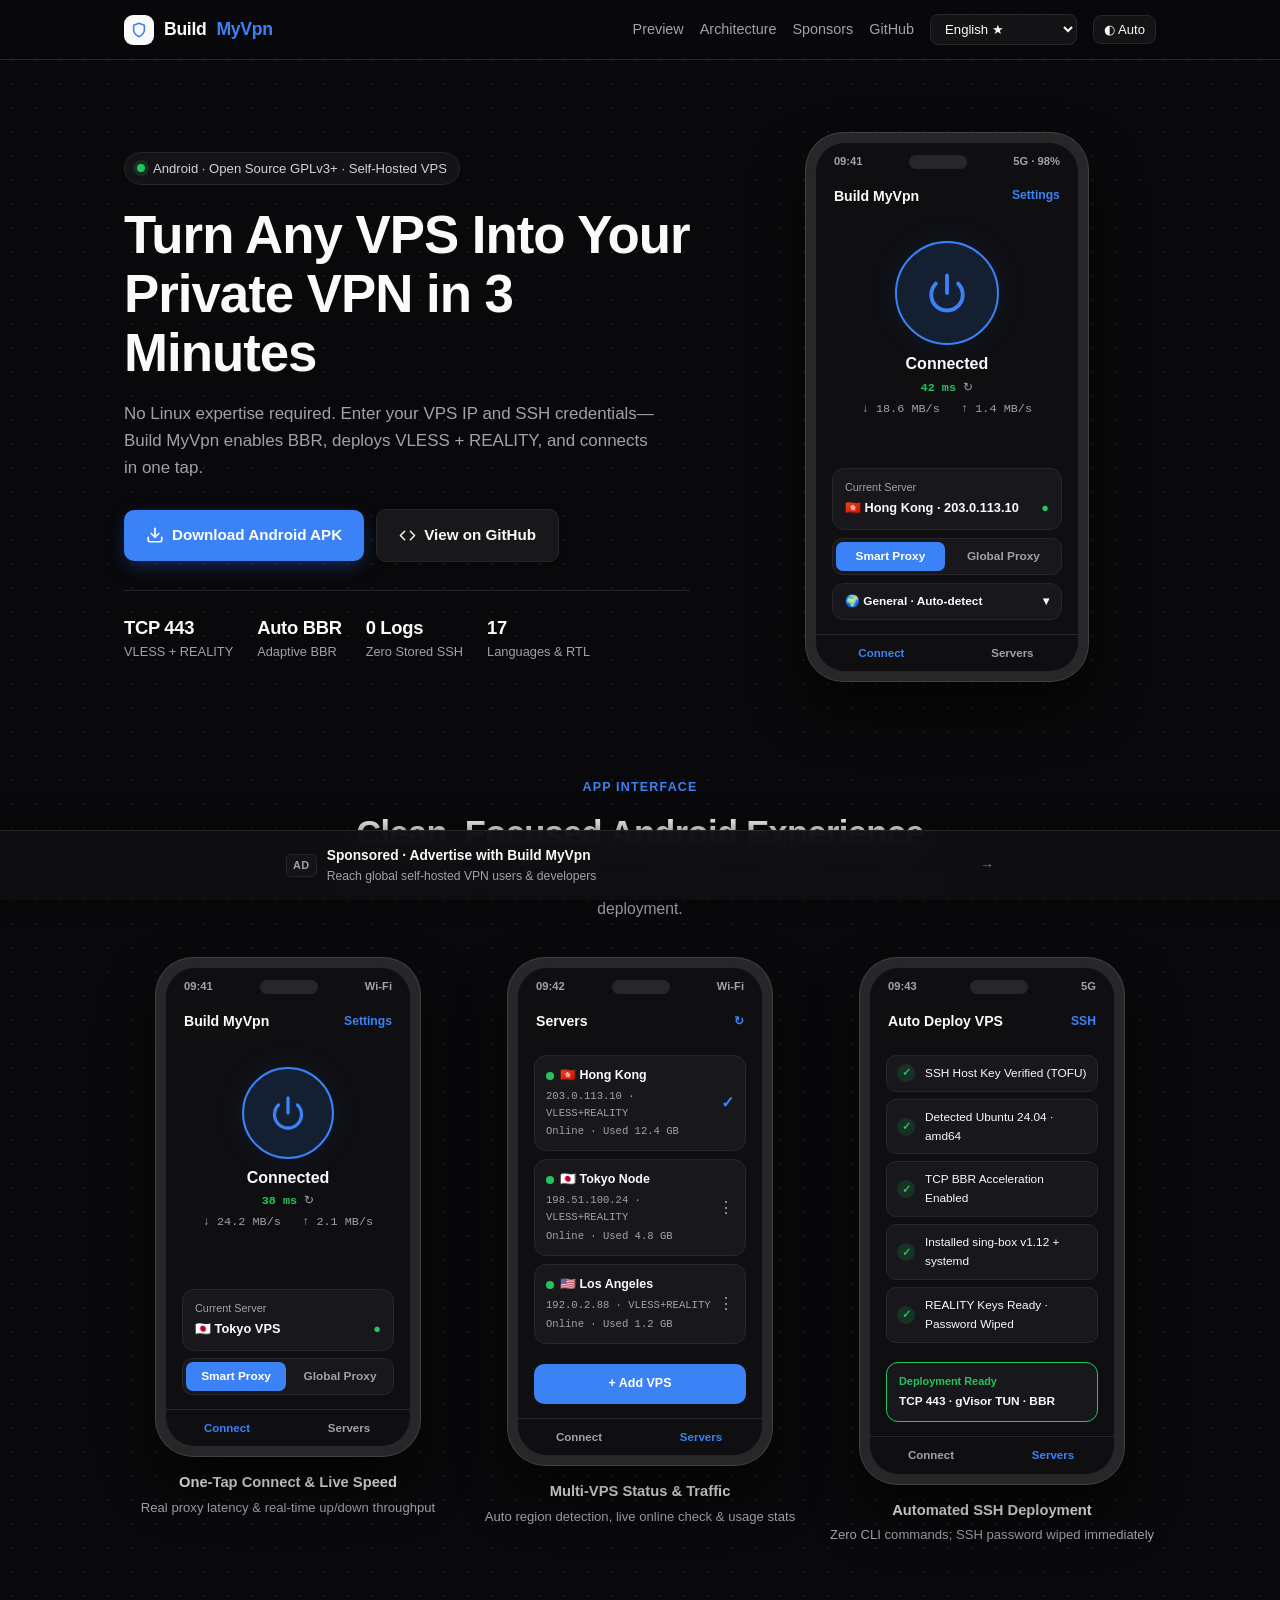
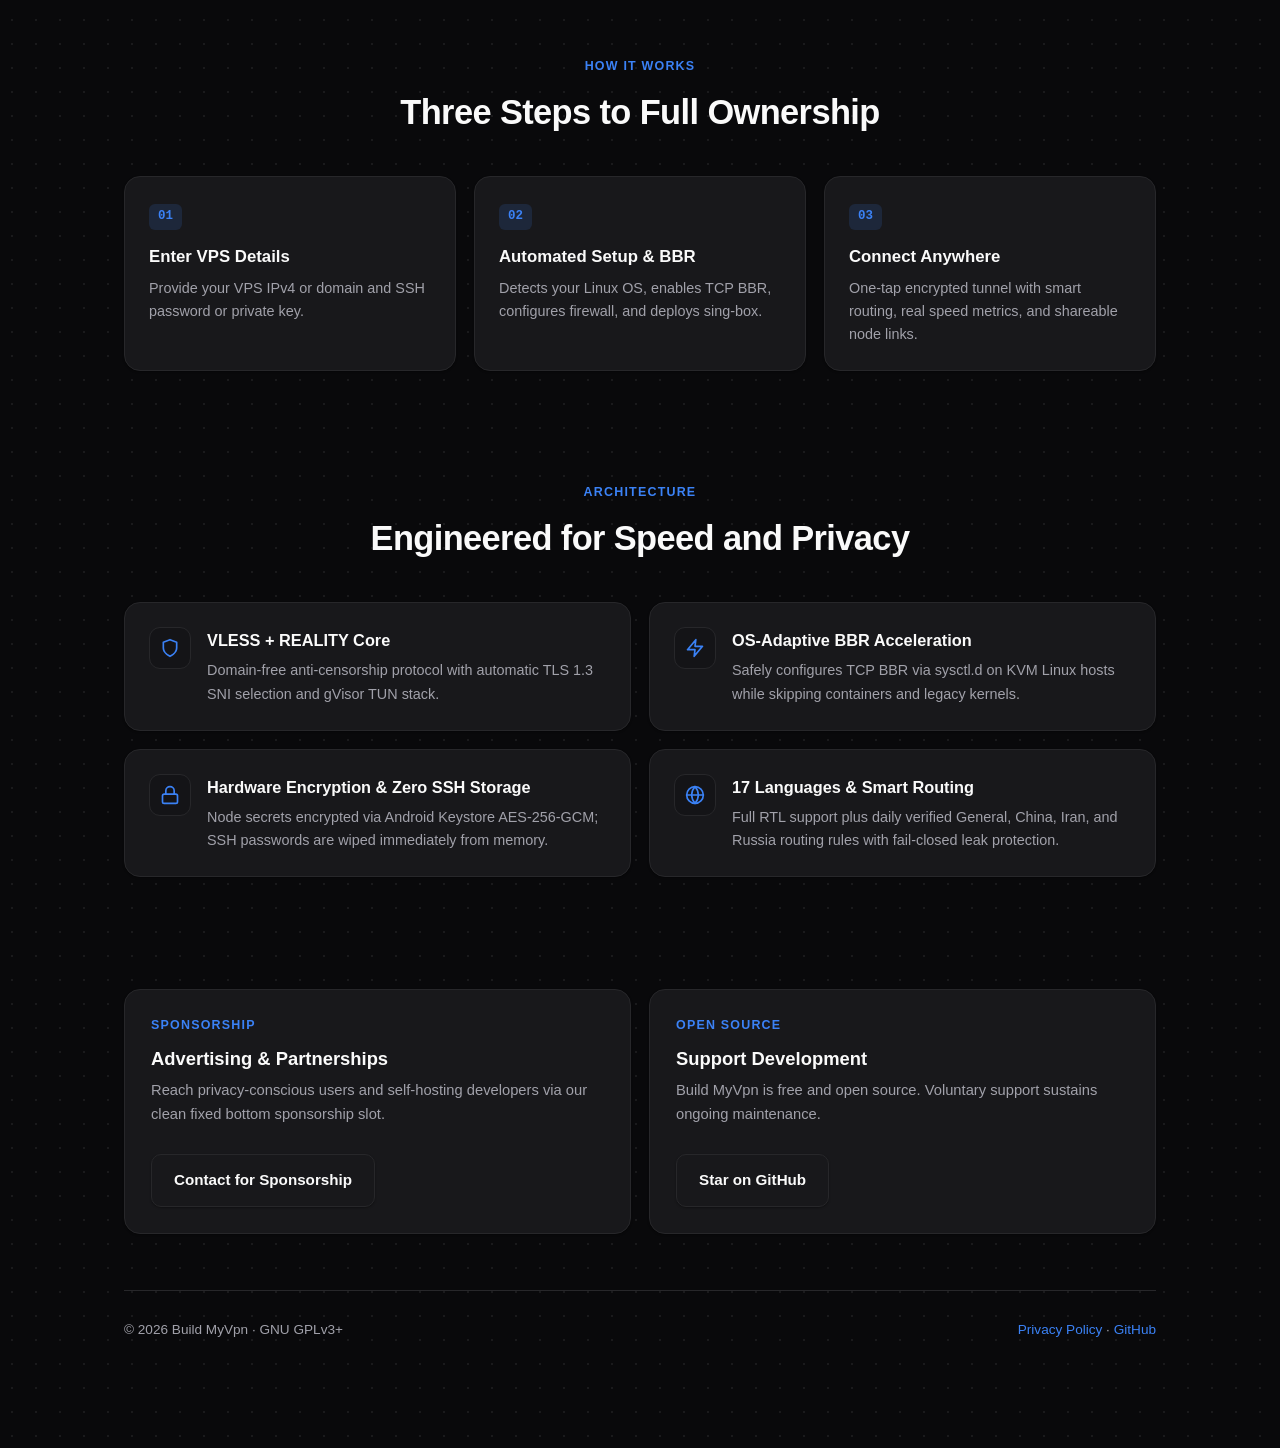
==== commit 357aee5c: "docs: add 8-language user-focused README, remove internal plan notes, auto-publish APK releases" ====
--- a/website/index.html
+++ b/website/index.html
@@ -387,7 +387,7 @@
           不懂 Linux 命令行也没关系。输入你的服务器 IP 与 SSH 密码，Build MyVpn 自动开启 BBR 加速、部署 VLESS + REALITY 并一键安全连接。
         </p>
         <div class="cta-row">
-          <a class="btn btn-primary" href="https://github.com/Gouryella811/build-myvpn/actions" target="_blank" rel="noopener">
+          <a class="btn btn-primary" href="https://github.com/Gouryella811/build-myvpn/releases/latest" target="_blank" rel="noopener">
             <svg width="18" height="18" viewBox="0 0 24 24" fill="none" stroke="currentColor" stroke-width="2.2" stroke-linecap="round" stroke-linejoin="round"><path d="M21 15v4a2 2 0 0 1-2 2H5a2 2 0 0 1-2-2v-4"/><polyline points="7 10 12 15 17 10"/><line x1="12" y1="15" x2="12" y2="3"/></svg>
             <span data-i18n="btn_download">下载 Android APK</span>
           </a>
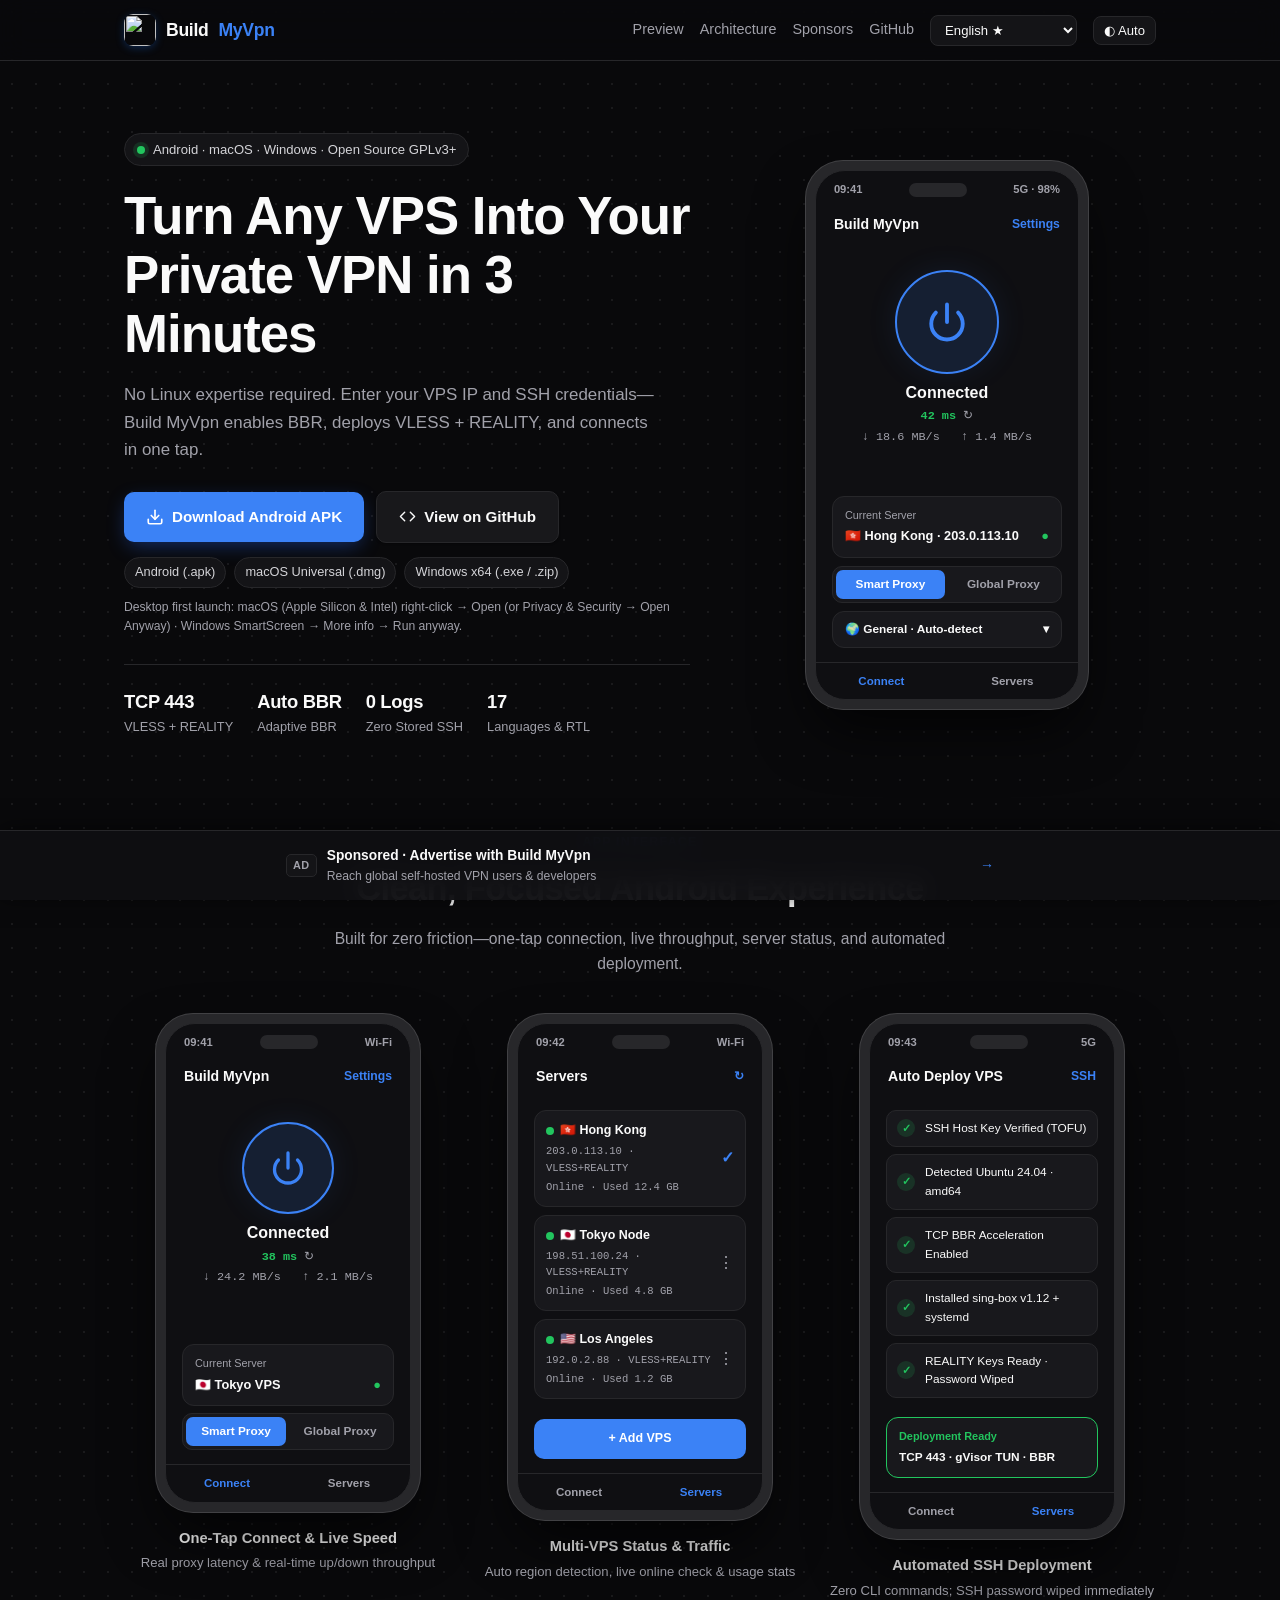
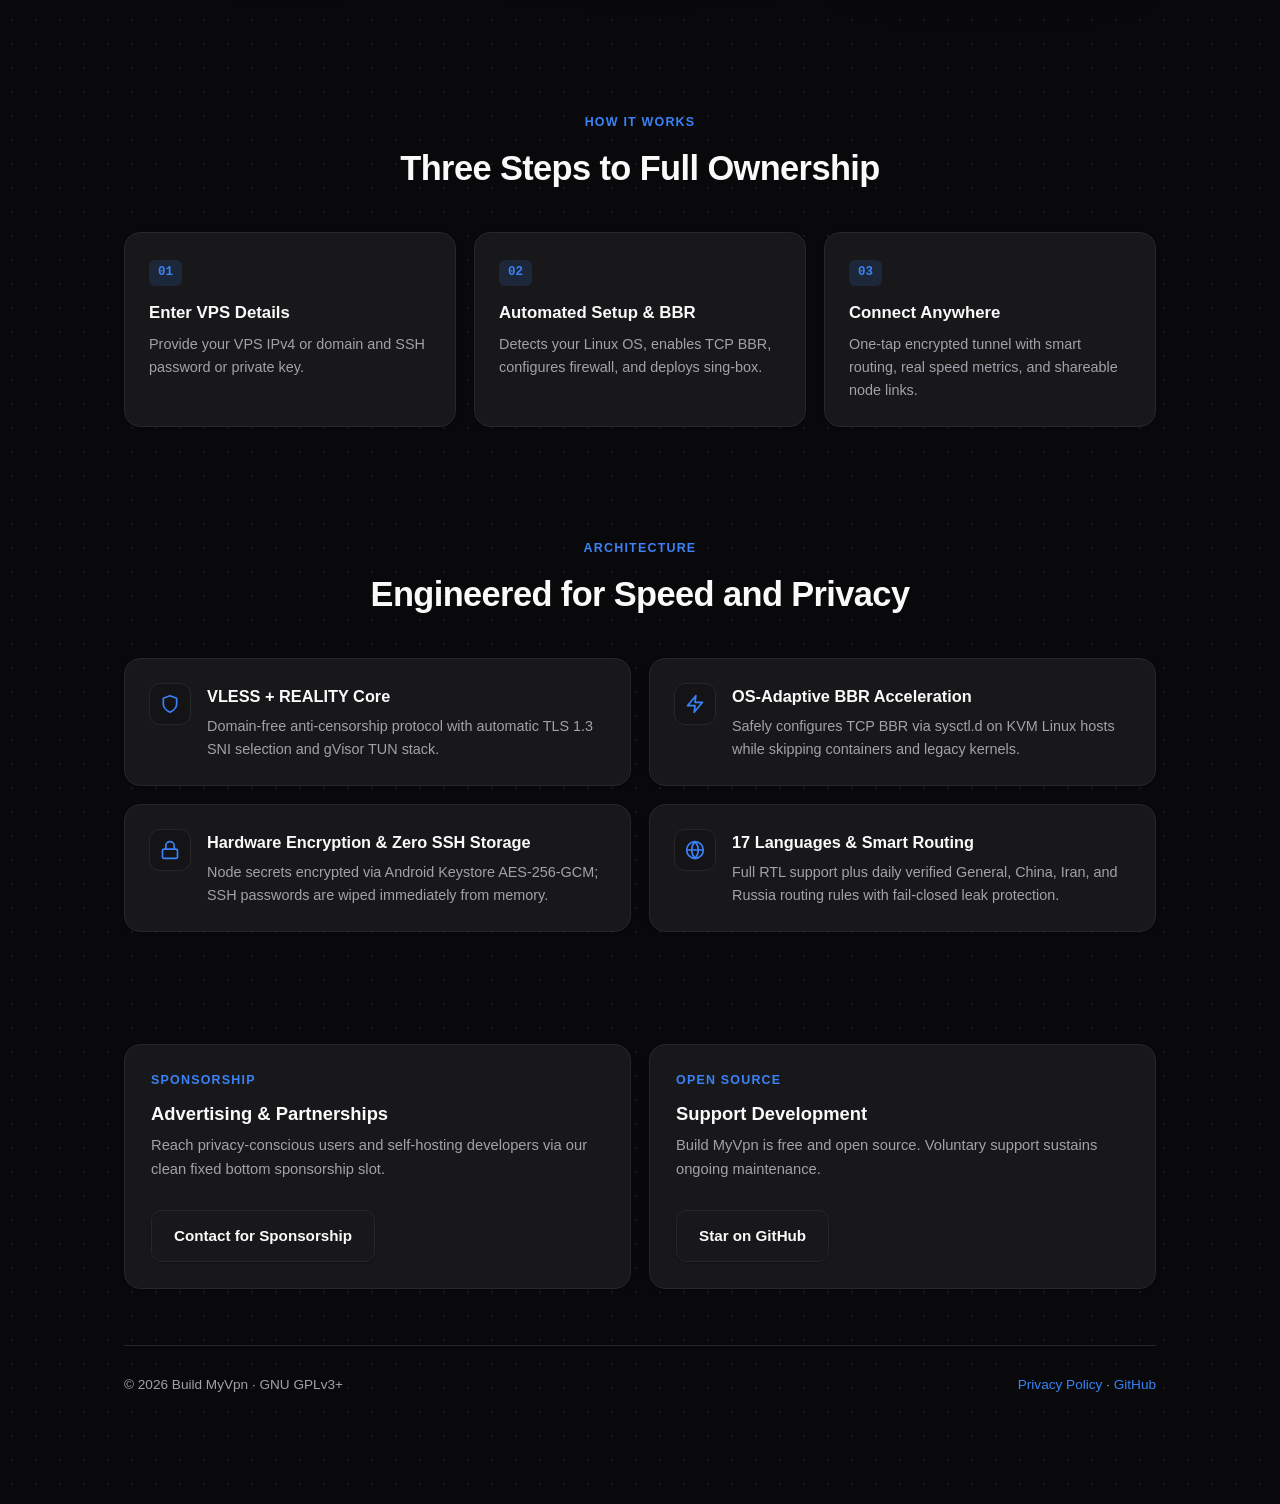
==== commit ef88e3ed: "feat(brand,desktop): add Apple-blue brand icons for all platforms and build Tauri v2 Windows x64 + m" ====
--- a/website/index.html
+++ b/website/index.html
@@ -4,7 +4,10 @@
   <meta charset="UTF-8" />
   <meta name="viewport" content="width=device-width, initial-scale=1.0" />
   <title>Build MyVpn — Private Self-Hosted VPN</title>
-  <meta name="description" content="Build MyVpn — Minimalist open-source Android client that turns your own VPS into a fast, private VLESS + REALITY VPN with automatic BBR." />
+  <link rel="icon" type="image/svg+xml" href="/favicon.svg" />
+  <link rel="icon" href="/favicon.ico" sizes="any" />
+  <link rel="apple-touch-icon" href="/apple-touch-icon.png" />
+  <meta name="description" content="Build MyVpn — Minimalist open-source client that turns your own VPS into a fast, private VLESS + REALITY VPN with automatic BBR." />
   <style>
     :root, [data-theme="light"] {
       --bg: #ffffff;
@@ -90,10 +93,12 @@
       font-size: 1.1rem; font-weight: 700; letter-spacing: -0.3px; color: var(--text);
     }
     .brand-icon {
-      width: 30px; height: 30px; border-radius: 9px;
-      background: var(--text); color: var(--bg);
+      width: 32px; height: 32px; border-radius: 9px;
       display: inline-flex; align-items: center; justify-content: center;
-    }
+      overflow: hidden;
+      box-shadow: 0 2px 8px rgba(24, 116, 250, 0.28);
+    }
+    .brand-icon img { width: 100%; height: 100%; display: block; object-fit: cover; }
     .brand span { color: var(--accent); }
     nav { display: flex; gap: 16px; align-items: center; flex-wrap: wrap; font-size: 0.9rem; }
     nav a { color: var(--muted); font-weight: 500; transition: color 0.15s; }
@@ -356,9 +361,7 @@
       <header>
         <div class="brand">
           <span class="brand-icon" aria-hidden="true">
-            <svg width="16" height="16" viewBox="0 0 24 24" fill="none" stroke="currentColor" stroke-width="2.4" stroke-linecap="round" stroke-linejoin="round">
-              <path d="M12 22s8-4 8-10V5l-8-3-8 3v7c0 6 8 10 8 10z"/>
-            </svg>
+            <img src="/logo.png" alt="" width="32" height="32" />
           </span>
           Build <span>MyVpn</span>
         </div>
@@ -380,7 +383,7 @@
       <div>
         <div class="status-pill">
           <span class="pulse-dot"></span>
-          <span data-i18n="hero_pill">Android · Open Source GPLv3+ · Self-Hosted VPS</span>
+          <span>Android · macOS · Windows · Open Source GPLv3+</span>
         </div>
         <h1 data-i18n="hero_title">3 分钟把任意 VPS 变成你的专属极速 VPN</h1>
         <p class="hero-sub" data-i18n="hero_sub">
@@ -389,13 +392,21 @@
         <div class="cta-row">
           <a class="btn btn-primary" href="https://github.com/Gouryella811/build-myvpn/releases/latest" target="_blank" rel="noopener">
             <svg width="18" height="18" viewBox="0 0 24 24" fill="none" stroke="currentColor" stroke-width="2.2" stroke-linecap="round" stroke-linejoin="round"><path d="M21 15v4a2 2 0 0 1-2 2H5a2 2 0 0 1-2-2v-4"/><polyline points="7 10 12 15 17 10"/><line x1="12" y1="15" x2="12" y2="3"/></svg>
-            <span data-i18n="btn_download">下载 Android APK</span>
+            <span data-i18n="btn_download">下载客户端 (Android / macOS / Windows)</span>
           </a>
           <a class="btn btn-secondary" href="https://github.com/Gouryella811/build-myvpn" target="_blank" rel="noopener">
             <svg width="17" height="17" viewBox="0 0 24 24" fill="none" stroke="currentColor" stroke-width="2" stroke-linecap="round" stroke-linejoin="round"><polyline points="16 18 22 12 16 6"/><polyline points="8 6 2 12 8 18"/></svg>
             <span data-i18n="btn_source">查看开源仓库</span>
           </a>
         </div>
+        <div style="display:flex;flex-wrap:wrap;gap:8px;margin-top:14px;font-size:0.8rem;color:var(--muted);">
+          <a href="https://github.com/Gouryella811/build-myvpn/releases/latest" target="_blank" rel="noopener" style="padding:4px 10px;border:1px solid var(--border);border-radius:999px;background:var(--surface);color:var(--text-secondary);">Android (.apk)</a>
+          <a href="https://github.com/Gouryella811/build-myvpn/releases/latest" target="_blank" rel="noopener" style="padding:4px 10px;border:1px solid var(--border);border-radius:999px;background:var(--surface);color:var(--text-secondary);">macOS Universal (.dmg)</a>
+          <a href="https://github.com/Gouryella811/build-myvpn/releases/latest" target="_blank" rel="noopener" style="padding:4px 10px;border:1px solid var(--border);border-radius:999px;background:var(--surface);color:var(--text-secondary);">Windows x64 (.exe / .zip)</a>
+        </div>
+        <p style="margin-top:10px;font-size:0.76rem;color:var(--muted);">
+          Desktop first launch: macOS (Apple Silicon &amp; Intel) right-click → Open (or Privacy &amp; Security → Open Anyway) · Windows SmartScreen → More info → Run anyway.
+        </p>
         <div class="hero-meta">
           <div class="metric"><strong>TCP 443</strong><span data-i18n="m1">VLESS + REALITY</span></div>
           <div class="metric"><strong>Auto BBR</strong><span data-i18n="m2">自适应内核加速</span></div>
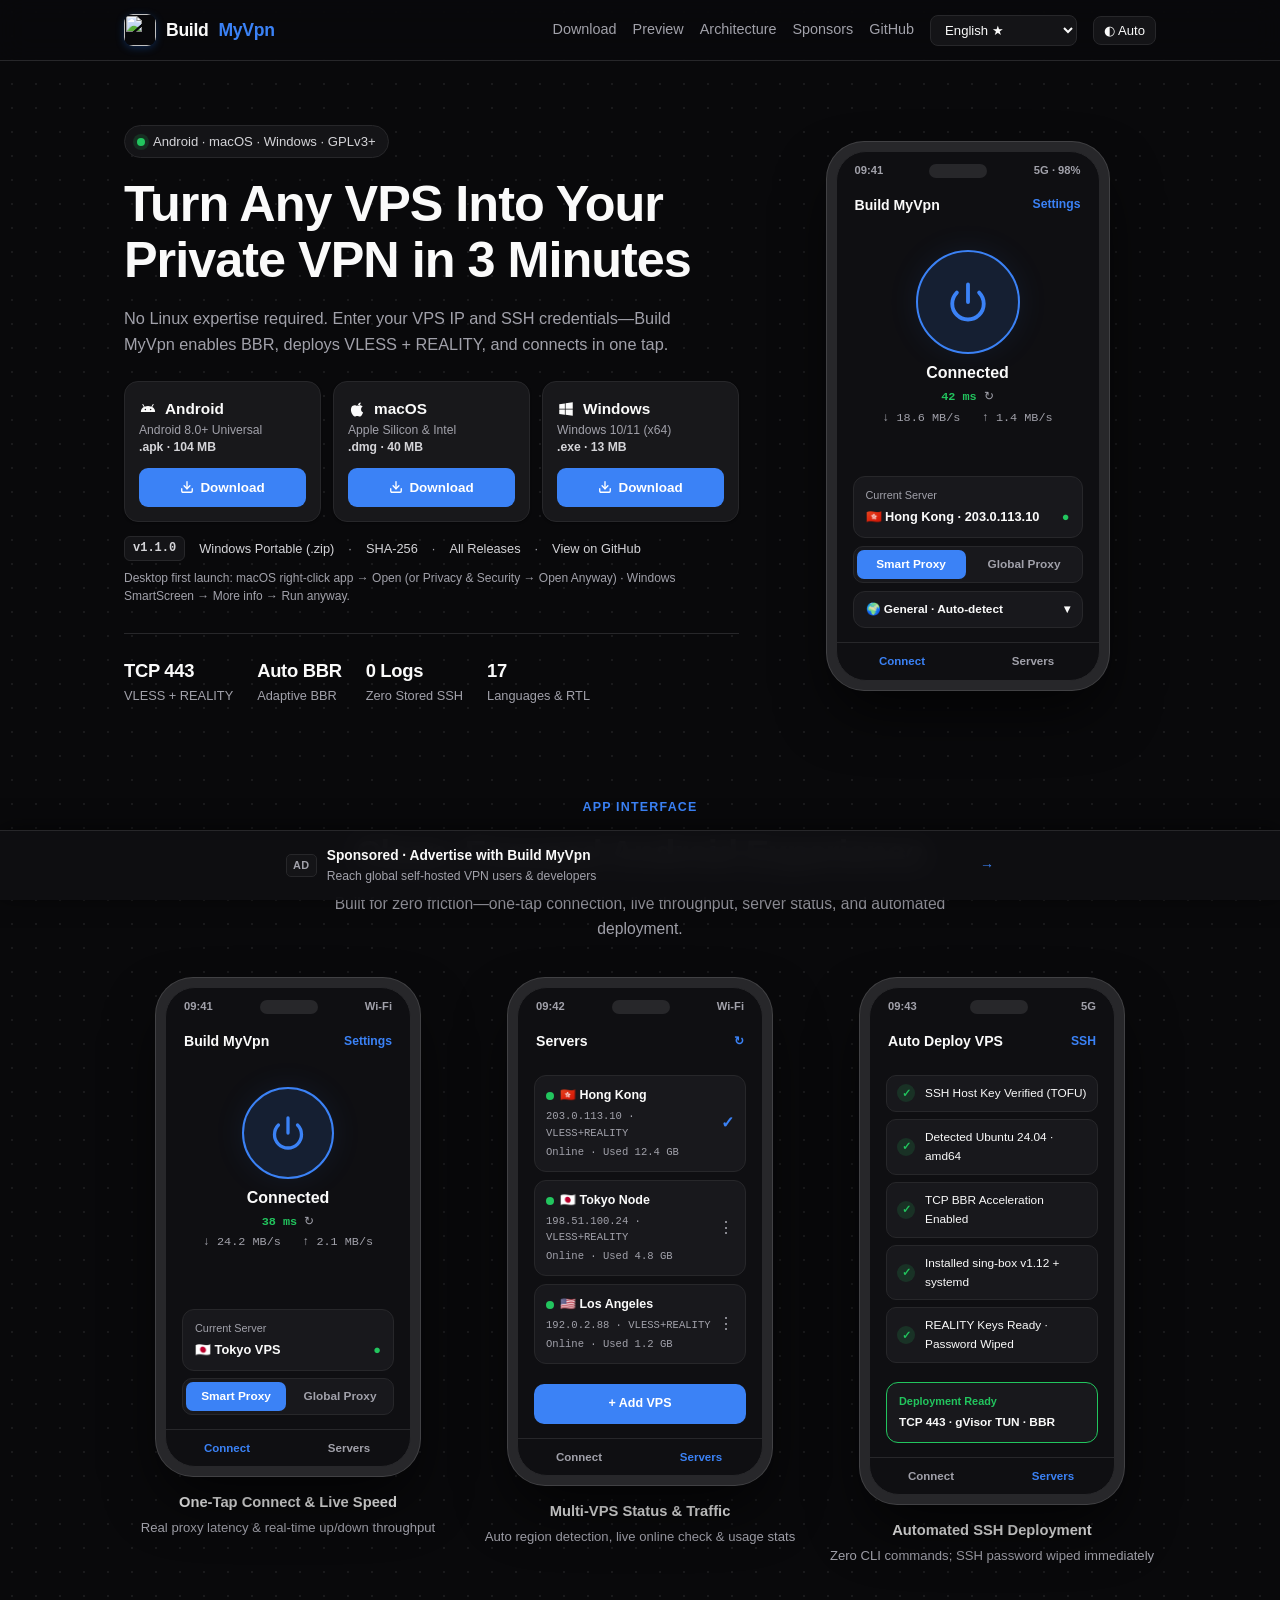
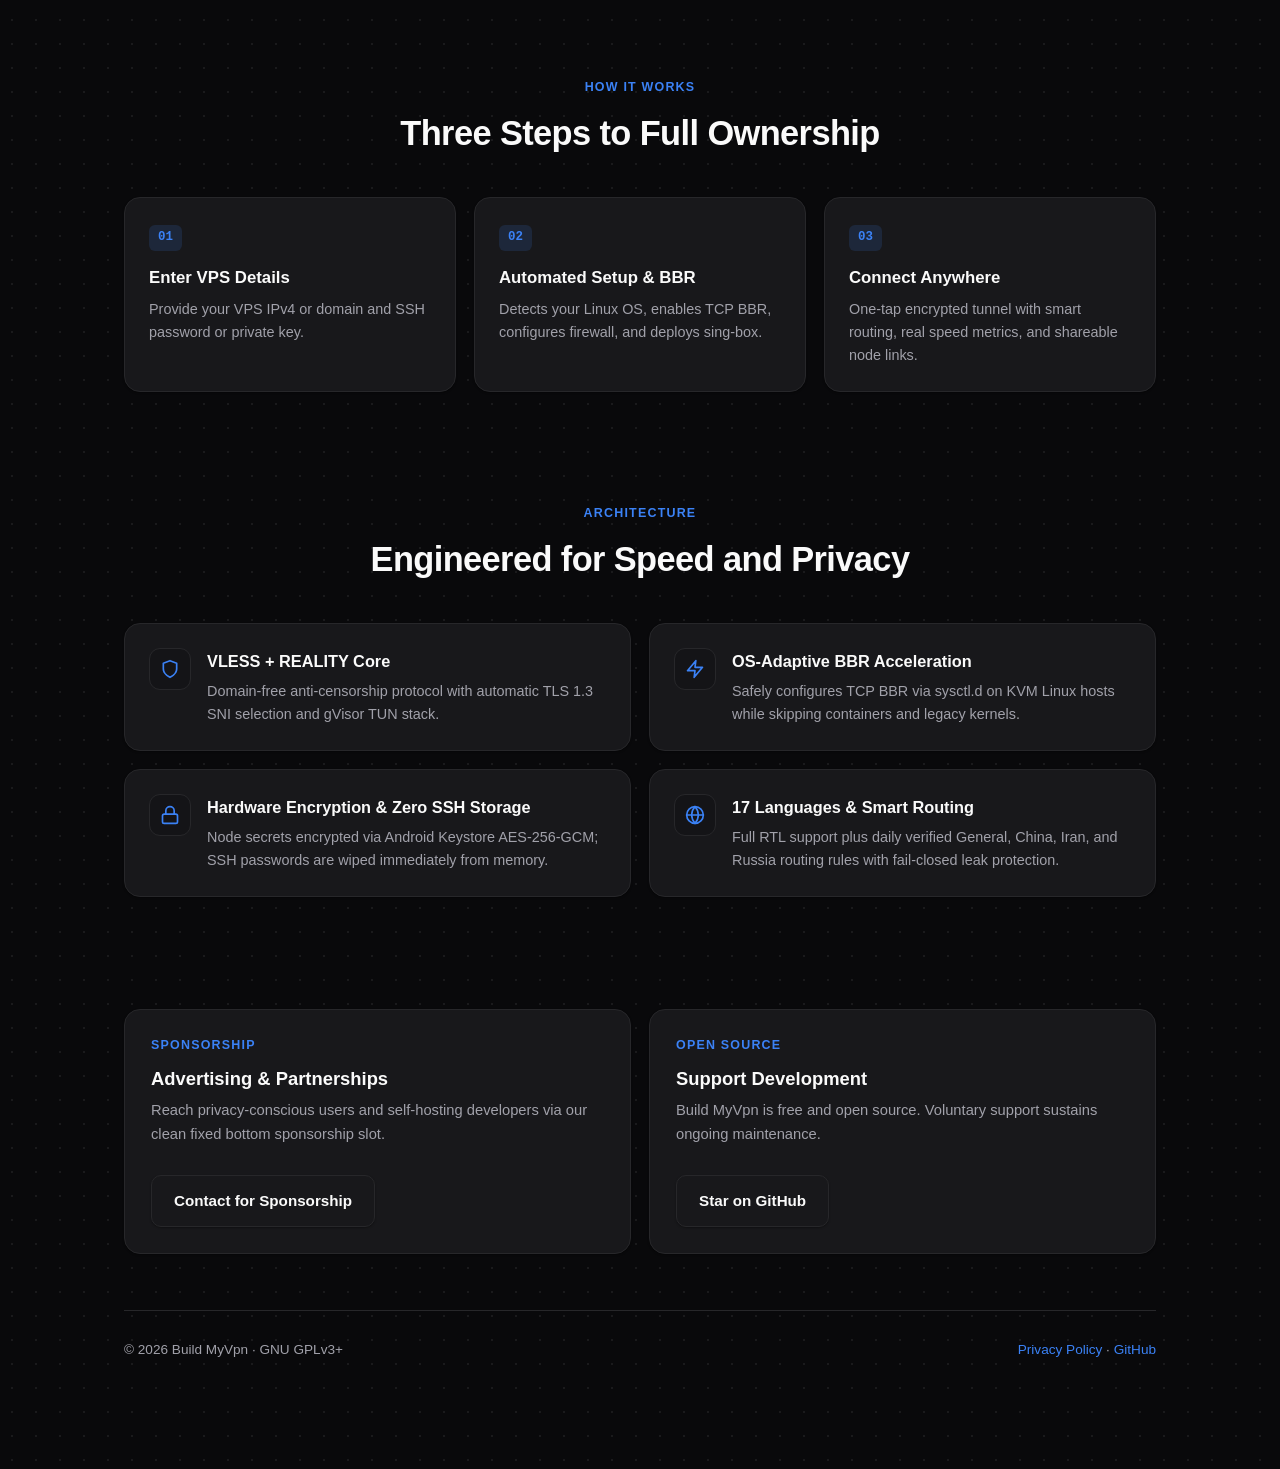
==== commit ae683944: "feat(website): add parallel equal-tier Android, macOS, and Windows direct-download cards" ====
--- a/website/index.html
+++ b/website/index.html
@@ -113,31 +113,107 @@
 
     /* Hero Section */
     .hero {
-      padding: 72px 0 40px;
-      display: grid; grid-template-columns: 1.15fr 0.85fr; gap: 48px; align-items: center;
-    }
-    @media (max-width: 860px) {
-      .hero { grid-template-columns: 1fr; text-align: center; padding: 48px 0 32px; gap: 36px; }
-      .hero-meta, .cta-row { justify-content: center; }
+      padding: 64px 0 36px;
+      display: grid; grid-template-columns: 1.24fr 0.76fr; gap: 40px; align-items: center;
+    }
+    @media (max-width: 920px) {
+      .hero { grid-template-columns: 1fr; text-align: center; padding: 44px 0 30px; gap: 36px; }
+      .hero-meta, .cta-row, .dl-links-row { justify-content: center; }
     }
     .status-pill {
       display: inline-flex; align-items: center; gap: 8px;
       padding: 5px 12px; border-radius: 999px;
       background: var(--surface); border: 1px solid var(--border);
-      color: var(--text-secondary); font-size: 0.82rem; font-weight: 500; margin-bottom: 20px;
+      color: var(--text-secondary); font-size: 0.82rem; font-weight: 500; margin-bottom: 18px;
     }
     .pulse-dot {
       width: 8px; height: 8px; border-radius: 50%; background: var(--green);
       box-shadow: 0 0 0 4px var(--green-soft);
     }
     h1 {
-      font-size: clamp(2.1rem, 4.4vw, 3.3rem);
-      font-weight: 800; line-height: 1.12; letter-spacing: -1px; margin-bottom: 18px;
+      font-size: clamp(2.05rem, 4.1vw, 3.15rem);
+      font-weight: 800; line-height: 1.12; letter-spacing: -1px; margin-bottom: 16px;
     }
     .hero-sub {
-      color: var(--muted); font-size: 1.06rem; max-width: 540px; margin-bottom: 28px;
-    }
-    @media (max-width: 860px) { .hero-sub { margin-left: auto; margin-right: auto; } }
+      color: var(--muted); font-size: 1.02rem; max-width: 560px; margin-bottom: 24px;
+    }
+    @media (max-width: 920px) { .hero-sub { margin-left: auto; margin-right: auto; } }
+
+    /* Parallel 3-Platform Direct Download Deck */
+    .dl-grid {
+      display: grid;
+      grid-template-columns: repeat(3, minmax(0, 1fr));
+      gap: 12px;
+      text-align: start;
+    }
+    @media (max-width: 640px) {
+      .dl-grid { grid-template-columns: 1fr; }
+    }
+    .dl-card {
+      position: relative;
+      display: flex; flex-direction: column; justify-content: space-between; gap: 12px;
+      padding: 15px 14px 14px;
+      border-radius: 14px;
+      background: var(--surface-elevated);
+      border: 1px solid var(--border);
+      box-shadow: var(--shadow-sm);
+      transition: transform 0.16s ease, border-color 0.16s ease, box-shadow 0.16s ease;
+    }
+    .dl-card:hover {
+      transform: translateY(-2px);
+      border-color: var(--accent);
+      box-shadow: 0 10px 26px -12px rgba(24, 116, 250, 0.28);
+    }
+    .dl-card.is-current {
+      border-color: var(--accent);
+      background: color-mix(in srgb, var(--accent-soft) 55%, var(--surface-elevated));
+    }
+    .dl-head {
+      display: flex; align-items: center; justify-content: space-between; gap: 6px;
+    }
+    .dl-os {
+      display: inline-flex; align-items: center; gap: 8px;
+      font-size: 0.96rem; font-weight: 700; color: var(--text);
+    }
+    .dl-os svg { width: 18px; height: 18px; flex-shrink: 0; color: var(--text); }
+    .dl-cur-tag {
+      display: none;
+      font-size: 0.66rem; font-weight: 700;
+      padding: 2px 6px; border-radius: 999px;
+      background: var(--accent-soft); color: var(--accent);
+      white-space: nowrap;
+    }
+    .dl-card.is-current .dl-cur-tag { display: inline-flex; }
+    .dl-spec {
+      font-size: 0.76rem; color: var(--muted); line-height: 1.4;
+      min-height: 32px;
+    }
+    .dl-spec strong { color: var(--text-secondary); font-weight: 600; }
+    .dl-btn {
+      display: inline-flex; align-items: center; justify-content: center; gap: 6px;
+      width: 100%; padding: 9px 10px; border-radius: 9px;
+      background: var(--accent); color: #ffffff;
+      font-size: 0.84rem; font-weight: 600; text-decoration: none;
+      transition: background-color 0.15s ease, transform 0.12s ease;
+    }
+    .dl-btn:hover { background: var(--accent-hover); text-decoration: none; }
+    .dl-btn svg { width: 14px; height: 14px; flex-shrink: 0; }
+    .dl-links-row {
+      display: flex; flex-wrap: wrap; align-items: center; gap: 8px 14px;
+      margin-top: 14px; font-size: 0.8rem; color: var(--muted);
+    }
+    .dl-links-row a { color: var(--text-secondary); font-weight: 500; }
+    .dl-links-row a:hover { color: var(--accent); }
+    .dl-ver-pill {
+      display: inline-flex; align-items: center;
+      padding: 2px 8px; border-radius: 6px;
+      background: var(--surface); border: 1px solid var(--border);
+      font-family: ui-monospace, SFMono-Regular, Menlo, monospace;
+      font-size: 0.75rem; font-weight: 600; color: var(--text-secondary);
+    }
+    .dl-note {
+      margin-top: 8px; font-size: 0.75rem; color: var(--muted); line-height: 1.5;
+    }
     .cta-row { display: flex; gap: 12px; flex-wrap: wrap; align-items: center; }
     .btn {
       display: inline-flex; align-items: center; justify-content: center; gap: 8px;
@@ -366,6 +442,7 @@
           Build <span>MyVpn</span>
         </div>
         <nav>
+          <a href="#download" data-i18n="nav_download">下载</a>
           <a href="#preview" data-i18n="nav_preview">界面预览</a>
           <a href="#features" data-i18n="nav_features">核心技术</a>
           <a href="#sponsor" data-i18n="nav_sponsor">商务合作</a>
@@ -379,33 +456,95 @@
 
   <div class="container">
     <!-- Hero -->
-    <div class="hero">
+    <div class="hero" id="download">
       <div>
         <div class="status-pill">
           <span class="pulse-dot"></span>
-          <span>Android · macOS · Windows · Open Source GPLv3+</span>
+          <span>Android · macOS · Windows · GPLv3+</span>
         </div>
         <h1 data-i18n="hero_title">3 分钟把任意 VPS 变成你的专属极速 VPN</h1>
         <p class="hero-sub" data-i18n="hero_sub">
           不懂 Linux 命令行也没关系。输入你的服务器 IP 与 SSH 密码，Build MyVpn 自动开启 BBR 加速、部署 VLESS + REALITY 并一键安全连接。
         </p>
-        <div class="cta-row">
-          <a class="btn btn-primary" href="https://github.com/Gouryella811/build-myvpn/releases/latest" target="_blank" rel="noopener">
-            <svg width="18" height="18" viewBox="0 0 24 24" fill="none" stroke="currentColor" stroke-width="2.2" stroke-linecap="round" stroke-linejoin="round"><path d="M21 15v4a2 2 0 0 1-2 2H5a2 2 0 0 1-2-2v-4"/><polyline points="7 10 12 15 17 10"/><line x1="12" y1="15" x2="12" y2="3"/></svg>
-            <span data-i18n="btn_download">下载客户端 (Android / macOS / Windows)</span>
-          </a>
-          <a class="btn btn-secondary" href="https://github.com/Gouryella811/build-myvpn" target="_blank" rel="noopener">
-            <svg width="17" height="17" viewBox="0 0 24 24" fill="none" stroke="currentColor" stroke-width="2" stroke-linecap="round" stroke-linejoin="round"><polyline points="16 18 22 12 16 6"/><polyline points="8 6 2 12 8 18"/></svg>
-            <span data-i18n="btn_source">查看开源仓库</span>
-          </a>
-        </div>
-        <div style="display:flex;flex-wrap:wrap;gap:8px;margin-top:14px;font-size:0.8rem;color:var(--muted);">
-          <a href="https://github.com/Gouryella811/build-myvpn/releases/latest" target="_blank" rel="noopener" style="padding:4px 10px;border:1px solid var(--border);border-radius:999px;background:var(--surface);color:var(--text-secondary);">Android (.apk)</a>
-          <a href="https://github.com/Gouryella811/build-myvpn/releases/latest" target="_blank" rel="noopener" style="padding:4px 10px;border:1px solid var(--border);border-radius:999px;background:var(--surface);color:var(--text-secondary);">macOS Universal (.dmg)</a>
-          <a href="https://github.com/Gouryella811/build-myvpn/releases/latest" target="_blank" rel="noopener" style="padding:4px 10px;border:1px solid var(--border);border-radius:999px;background:var(--surface);color:var(--text-secondary);">Windows x64 (.exe / .zip)</a>
-        </div>
-        <p style="margin-top:10px;font-size:0.76rem;color:var(--muted);">
-          Desktop first launch: macOS (Apple Silicon &amp; Intel) right-click → Open (or Privacy &amp; Security → Open Anyway) · Windows SmartScreen → More info → Run anyway.
+
+        <!-- Parallel 3-Platform Direct Download Cards -->
+        <div class="dl-grid">
+          <!-- Android -->
+          <div class="dl-card" id="cardAndroid">
+            <div>
+              <div class="dl-head">
+                <div class="dl-os">
+                  <svg viewBox="0 0 24 24" fill="currentColor" aria-hidden="true"><path d="M17.6 9.48l1.84-3.18c.16-.31.04-.69-.26-.85-.29-.15-.65-.06-.83.22l-1.88 3.24a11.46 11.46 0 0 0-8.94 0L5.65 5.67c-.19-.28-.54-.37-.83-.22-.3.16-.42.54-.26.85l1.84 3.18C4.07 10.76 2.5 13.18 2.5 16h19c0-2.82-1.57-5.24-3.9-6.52zM8.5 13.5a1 1 0 1 1 0-2 1 1 0 0 1 0 2zm7 0a1 1 0 1 1 0-2 1 1 0 0 1 0 2z"/></svg>
+                  <span>Android</span>
+                </div>
+                <span class="dl-cur-tag" data-i18n="dl_current">当前设备</span>
+              </div>
+              <div class="dl-spec">
+                <span data-i18n="dl_android_sub">Android 8.0+ 通用版</span><br />
+                <strong id="sizeAndroid">.apk · 104 MB</strong>
+              </div>
+            </div>
+            <a class="dl-btn" id="dlAndroid" href="https://github.com/Gouryella811/build-myvpn/releases/download/v1.1.0/Build-MyVpn-v1.1.0-android.apk" download>
+              <svg viewBox="0 0 24 24" fill="none" stroke="currentColor" stroke-width="2.3" stroke-linecap="round" stroke-linejoin="round"><path d="M21 15v4a2 2 0 0 1-2 2H5a2 2 0 0 1-2-2v-4"/><polyline points="7 10 12 15 17 10"/><line x1="12" y1="15" x2="12" y2="3"/></svg>
+              <span data-i18n="dl_now">立即下载</span>
+            </a>
+          </div>
+
+          <!-- macOS -->
+          <div class="dl-card" id="cardMac">
+            <div>
+              <div class="dl-head">
+                <div class="dl-os">
+                  <svg viewBox="0 0 24 24" fill="currentColor" aria-hidden="true"><path d="M18.71 19.5c-.83 1.24-1.71 2.45-3.05 2.47-1.34.03-1.77-.79-3.29-.79-1.53 0-2 .77-3.27.82-1.31.05-2.3-1.32-3.14-2.53C4.25 17 2.94 12.45 4.7 9.39c.87-1.52 2.43-2.48 4.12-2.51 1.28-.02 2.5.87 3.29.87.78 0 2.26-1.07 3.81-.91.65.03 2.47.26 3.64 1.98-.09.06-2.17 1.28-2.15 3.81.03 3.02 2.65 4.03 2.68 4.04-.03.07-.42 1.44-1.38 2.83zM15.97 6.33c.64-.78 1.08-1.86.96-2.94-.93.04-2.06.62-2.72 1.4-.58.68-1.1 1.78-.96 2.84 1.04.08 2.08-.52 2.72-1.3z"/></svg>
+                  <span>macOS</span>
+                </div>
+                <span class="dl-cur-tag" data-i18n="dl_current">当前设备</span>
+              </div>
+              <div class="dl-spec">
+                <span data-i18n="dl_macos_sub">M 系列 &amp; Intel 通用</span><br />
+                <strong id="sizeMac">.dmg · 40 MB</strong>
+              </div>
+            </div>
+            <a class="dl-btn" id="dlMac" href="https://github.com/Gouryella811/build-myvpn/releases/download/v1.1.0/Build-MyVpn-v1.1.0-macos-universal.dmg" download>
+              <svg viewBox="0 0 24 24" fill="none" stroke="currentColor" stroke-width="2.3" stroke-linecap="round" stroke-linejoin="round"><path d="M21 15v4a2 2 0 0 1-2 2H5a2 2 0 0 1-2-2v-4"/><polyline points="7 10 12 15 17 10"/><line x1="12" y1="15" x2="12" y2="3"/></svg>
+              <span data-i18n="dl_now">立即下载</span>
+            </a>
+          </div>
+
+          <!-- Windows -->
+          <div class="dl-card" id="cardWin">
+            <div>
+              <div class="dl-head">
+                <div class="dl-os">
+                  <svg viewBox="0 0 24 24" fill="currentColor" aria-hidden="true"><path d="M3 5.5L10.5 4.5V11.5H3V5.5ZM11.5 4.35L21 3V11.5H11.5V4.35ZM3 12.5H10.5V19.5L3 18.5V12.5ZM11.5 12.5H21V21L11.5 19.65V12.5Z"/></svg>
+                  <span>Windows</span>
+                </div>
+                <span class="dl-cur-tag" data-i18n="dl_current">当前设备</span>
+              </div>
+              <div class="dl-spec">
+                <span data-i18n="dl_win_sub">Windows 10/11 (x64)</span><br />
+                <strong id="sizeWin">.exe · 13 MB</strong>
+              </div>
+            </div>
+            <a class="dl-btn" id="dlWin" href="https://github.com/Gouryella811/build-myvpn/releases/download/v1.1.0/Build-MyVpn-v1.1.0-windows-x64-setup.exe" download>
+              <svg viewBox="0 0 24 24" fill="none" stroke="currentColor" stroke-width="2.3" stroke-linecap="round" stroke-linejoin="round"><path d="M21 15v4a2 2 0 0 1-2 2H5a2 2 0 0 1-2-2v-4"/><polyline points="7 10 12 15 17 10"/><line x1="12" y1="15" x2="12" y2="3"/></svg>
+              <span data-i18n="dl_now">立即下载</span>
+            </a>
+          </div>
+        </div>
+
+        <div class="dl-links-row">
+          <span class="dl-ver-pill" id="latestVerPill">v1.1.0</span>
+          <a id="dlWinPortable" href="https://github.com/Gouryella811/build-myvpn/releases/download/v1.1.0/Build-MyVpn-v1.1.0-windows-x64-portable.zip" download data-i18n="dl_win_portable">Windows 便携版 (.zip 直链)</a>
+          <span>·</span>
+          <a id="dlSha" href="https://github.com/Gouryella811/build-myvpn/releases/download/v1.1.0/SHA256SUMS.txt" target="_blank" rel="noopener" data-i18n="dl_sha">SHA-256 校验</a>
+          <span>·</span>
+          <a href="https://github.com/Gouryella811/build-myvpn/releases" target="_blank" rel="noopener" data-i18n="dl_all_releases">全部版本</a>
+          <span>·</span>
+          <a href="https://github.com/Gouryella811/build-myvpn" target="_blank" rel="noopener" data-i18n="btn_source">查看开源仓库</a>
+        </div>
+        <p class="dl-note" data-i18n="dl_first_launch">
+          桌面端首次打开提示：macOS 请右键应用 → 打开（或「隐私与安全性」→ 仍要打开）；Windows 请在 SmartScreen 点击「更多信息 → 仍要运行」。
         </p>
         <div class="hero-meta">
           <div class="metric"><strong>TCP 443</strong><span data-i18n="m1">VLESS + REALITY</span></div>
@@ -749,11 +888,15 @@
 
     const I18N = {
       "en": {
-        nav_preview: "Preview", nav_features: "Architecture", nav_sponsor: "Sponsors",
-        hero_pill: "Android · Open Source GPLv3+ · Self-Hosted VPS",
+        nav_download: "Download", nav_preview: "Preview", nav_features: "Architecture", nav_sponsor: "Sponsors",
+        hero_pill: "Android · macOS · Windows · GPLv3+",
         hero_title: "Turn Any VPS Into Your Private VPN in 3 Minutes",
         hero_sub: "No Linux expertise required. Enter your VPS IP and SSH credentials—Build MyVpn enables BBR, deploys VLESS + REALITY, and connects in one tap.",
-        btn_download: "Download Android APK", btn_source: "View on GitHub", btn_star: "Star on GitHub",
+        dl_now: "Download", dl_current: "Your OS",
+        dl_android_sub: "Android 8.0+ Universal", dl_macos_sub: "Apple Silicon & Intel", dl_win_sub: "Windows 10/11 (x64)",
+        dl_win_portable: "Windows Portable (.zip)", dl_sha: "SHA-256", dl_all_releases: "All Releases",
+        dl_first_launch: "Desktop first launch: macOS right-click app → Open (or Privacy & Security → Open Anyway) · Windows SmartScreen → More info → Run anyway.",
+        btn_download: "Download", btn_source: "View on GitHub", btn_star: "Star on GitHub",
         m1: "VLESS + REALITY", m2: "Adaptive BBR", m3: "Zero Stored SSH", m4: "Languages & RTL",
         ui_settings: "Settings", ui_connected: "Connected", ui_cur_srv: "Current Server",
         ui_smart: "Smart Proxy", ui_global: "Global Proxy", ui_rule: "🌍 General · Auto-detect",
@@ -788,11 +931,15 @@
         theme_auto: "Auto", theme_light: "Light", theme_dark: "Dark"
       },
       "zh-CN": {
-        nav_preview: "界面预览", nav_features: "核心技术", nav_sponsor: "商务合作",
-        hero_pill: "Android · 免费开源 GPLv3+ · 自备 VPS",
+        nav_download: "下载", nav_preview: "界面预览", nav_features: "核心技术", nav_sponsor: "商务合作",
+        hero_pill: "Android · macOS · Windows · 免费开源 GPLv3+",
         hero_title: "3 分钟把任意 VPS 变成你的专属极速 VPN",
         hero_sub: "不懂 Linux 命令行也没关系。输入你的服务器 IP 与 SSH 密码，Build MyVpn 自动开启 BBR 加速、部署 VLESS + REALITY 并一键安全连接。",
-        btn_download: "下载 Android APK", btn_source: "查看开源仓库", btn_star: "在 GitHub 点亮 Star",
+        dl_now: "立即下载", dl_current: "当前设备",
+        dl_android_sub: "Android 8.0+ 通用版", dl_macos_sub: "M 系列 & Intel 通用", dl_win_sub: "Windows 10/11 (x64)",
+        dl_win_portable: "Windows 便携版 (.zip 直链)", dl_sha: "SHA-256 校验", dl_all_releases: "全部版本",
+        dl_first_launch: "桌面端首次打开提示：macOS 请右键应用 → 打开（或「隐私与安全性」→ 仍要打开）；Windows 请在 SmartScreen 点击「更多信息 → 仍要运行」。",
+        btn_download: "立即下载", btn_source: "查看开源仓库", btn_star: "在 GitHub 点亮 Star",
         m1: "VLESS + REALITY", m2: "自适应内核加速", m3: "密码用后即焚", m4: "多国语言与 RTL",
         ui_settings: "设置", ui_connected: "已连接", ui_cur_srv: "当前服务器",
         ui_smart: "智能代理", ui_global: "全局代理", ui_rule: "🌍 通用规则 · 自动识别",
@@ -827,18 +974,22 @@
         theme_auto: "自动", theme_light: "明亮", theme_dark: "暗黑"
       },
       "zh-TW": {
-        nav_preview: "介面預覽", nav_features: "核心技術", nav_sponsor: "商務合作",
-        hero_pill: "Android · 免費開源 GPLv3+ · 自備 VPS",
+        nav_download: "下載", nav_preview: "介面預覽", nav_features: "核心技術", nav_sponsor: "商務合作",
+        hero_pill: "Android · macOS · Windows · 免費開源 GPLv3+",
         hero_title: "3 分鐘把任意 VPS 變成你的專屬極速 VPN",
         hero_sub: "不懂 Linux 也能輕鬆上手。填入 VPS 位址與 SSH 密碼，自動開啟 BBR 與部署 VLESS + REALITY。",
-        btn_download: "下載 Android APK", btn_source: "檢視開源倉庫", btn_star: "在 GitHub 點亮 Star",
+        dl_now: "立即下載", dl_current: "目前裝置",
+        dl_android_sub: "Android 8.0+ 通用版", dl_macos_sub: "M 系列 & Intel 通用", dl_win_sub: "Windows 10/11 (x64)",
+        dl_win_portable: "Windows 可攜版 (.zip 直連)", dl_sha: "SHA-256 校驗", dl_all_releases: "全部版本",
+        dl_first_launch: "桌面端首次開啟：macOS 請右鍵 App → 打開（或「隱私權與安全性」→ 強制打開）；Windows 請點選「其他資訊 → 仍要執行」。",
+        btn_download: "立即下載", btn_source: "檢視開源倉庫", btn_star: "在 GitHub 點亮 Star",
         sec_preview: "極簡直覺的用戶端介面", sec_flow: "三步上線，全程全自動", sec_features: "為穩定與隱私打造的底層架構",
         sp_title: "商業贊助與廣告合作", sp_btn: "聯絡商務合作", sec_donate: "支持開發者", link_privacy: "隱私權政策",
         ad_default_title: "Build MyVpn 官方廣告位開放合作", ad_default_sub: "觸及全球自建代理與開發者用戶",
         copy: "複製", copied: "已複製", theme_auto: "自動", theme_light: "明亮", theme_dark: "暗黑"
       },
       "ja": {
-        nav_preview: "プレビュー", nav_features: "技術", nav_sponsor: "広告掲載",
+        nav_download: "ダウンロード", dl_now: "ダウンロード", dl_current: "お使いのOS", nav_preview: "プレビュー", nav_features: "技術", nav_sponsor: "広告掲載",
         hero_pill: "Android · 無料オープンソース GPLv3+ · 自前VPS",
         hero_title: "あらゆるVPSを3分で高速プライベートVPNに",
         hero_sub: "Linux知識不要。IPとSSHパスワードを入力するだけで、BBR有効化とVLESS + REALITY構築を全自動で行います。",
@@ -849,7 +1000,7 @@
         copy: "コピー", copied: "コピー済", theme_auto: "自動", theme_light: "ライト", theme_dark: "ダーク"
       },
       "ko": {
-        nav_preview: "미리보기", nav_features: "아키텍처", nav_sponsor: "스폰서",
+        nav_download: "다운로드", dl_now: "다운로드", dl_current: "현재 OS", nav_preview: "미리보기", nav_features: "아키텍처", nav_sponsor: "스폰서",
         hero_pill: "Android · 무료 오픈소스 GPLv3+ · 개인 VPS",
         hero_title: "어떤 VPS든 3분 만에 나만의 초고속 VPN으로",
         hero_sub: "리눅스를 몰라도 IP와 SSH 비밀번호만 입력하면 BBR 가속과 VLESS + REALITY를 자동 구축합니다.",
@@ -860,7 +1011,7 @@
         copy: "복사", copied: "복사됨", theme_auto: "자동", theme_light: "라이트", theme_dark: "다크"
       },
       "th": {
-        nav_preview: "ตัวอย่าง", nav_features: "เทคโนโลยี", nav_sponsor: "ผู้สนับสนุน",
+        nav_download: "ดาวน์โหลด", dl_now: "ดาวน์โหลด", dl_current: "อุปกรณ์นี้", nav_preview: "ตัวอย่าง", nav_features: "เทคโนโลยี", nav_sponsor: "ผู้สนับสนุน",
         hero_pill: "Android · โอเพนซอร์สฟรี GPLv3+ · VPS ส่วนตัว",
         hero_title: "เปลี่ยน VPS เป็น VPN ส่วนตัวความเร็วสูงใน 3 นาที",
         hero_sub: "ไม่ต้องรู้ Linux เพียงกรอก IP และรหัสผ่าน SSH ระบบจะเปิด BBR และติดตั้ง VLESS + REALITY อัตโนมัติ",
@@ -871,7 +1022,7 @@
         copy: "คัดลอก", copied: "คัดลอกแล้ว", theme_auto: "อัตโนมัติ", theme_light: "สว่าง", theme_dark: "มืด"
       },
       "vi": {
-        nav_preview: "Giao diện", nav_features: "Kiến trúc", nav_sponsor: "Tài trợ",
+        nav_download: "Tải xuống", dl_now: "Tải ngay", dl_current: "Thiết bị này", nav_preview: "Giao diện", nav_features: "Kiến trúc", nav_sponsor: "Tài trợ",
         hero_pill: "Android · Mã nguồn mở GPLv3+ · VPS riêng",
         hero_title: "Biến mọi VPS thành VPN riêng tốc độ cao trong 3 phút",
         hero_sub: "Không cần biết Linux. Nhập IP VPS và mật khẩu SSH, Build MyVpn tự bật BBR và cài đặt VLESS + REALITY.",
@@ -882,7 +1033,7 @@
         copy: "Sao chép", copied: "Đã chép", theme_auto: "Tự động", theme_light: "Sáng", theme_dark: "Tối"
       },
       "id": {
-        nav_preview: "Pratinjau", nav_features: "Arsitektur", nav_sponsor: "Sponsor",
+        nav_download: "Unduh", dl_now: "Unduh", dl_current: "Perangkat ini", nav_preview: "Pratinjau", nav_features: "Arsitektur", nav_sponsor: "Sponsor",
         hero_pill: "Android · Open Source GPLv3+ · VPS Sendiri",
         hero_title: "Ubah VPS Apa Saja Jadi VPN Pribadi dalam 3 Menit",
         hero_sub: "Tanpa keahlian Linux. Masukkan IP VPS dan sandi SSH—Build MyVpn mengaktifkan BBR dan memasang VLESS + REALITY otomatis.",
@@ -893,7 +1044,7 @@
         copy: "Salin", copied: "Disalin", theme_auto: "Otomatis", theme_light: "Terang", theme_dark: "Gelap"
       },
       "hi": {
-        nav_preview: "पूर्वावलोकन", nav_features: "आर्किटेक्चर", nav_sponsor: "प्रायोजन",
+        nav_download: "डाउनलोड", dl_now: "डाउनलोड", dl_current: "आपका OS", nav_preview: "पूर्वावलोकन", nav_features: "आर्किटेक्चर", nav_sponsor: "प्रायोजन",
         hero_pill: "Android · ओपन सोर्स GPLv3+ · स्व-होस्टेड VPS",
         hero_title: "किसी भी VPS को 3 मिनट में अपना तेज़ निजी VPN बनाएं",
         hero_sub: "Linux ज्ञान की आवश्यकता नहीं। बस VPS IP और SSH पासवर्ड डालें—BBR और VLESS + REALITY स्वतः सेटअप हो जाएगा।",
@@ -904,7 +1055,7 @@
         copy: "कॉपी", copied: "कॉपी हुआ", theme_auto: "ऑटो", theme_light: "लाइट", theme_dark: "डार्क"
       },
       "ru": {
-        nav_preview: "Интерфейс", nav_features: "Архитектура", nav_sponsor: "Спонсорам",
+        nav_download: "Скачать", dl_now: "Скачать", dl_current: "Ваша ОС", nav_preview: "Интерфейс", nav_features: "Архитектура", nav_sponsor: "Спонсорам",
         hero_pill: "Android · Открытый код GPLv3+ · Свой VPS",
         hero_title: "Превратите любой VPS в личный VPN за 3 минуты",
         hero_sub: "Знание Linux не требуется. Введите IP и SSH-пароль — Build MyVpn сам включит BBR, развернёт VLESS + REALITY и подключится.",
@@ -915,7 +1066,7 @@
         copy: "Копировать", copied: "Скопировано", theme_auto: "Авто", theme_light: "Светлая", theme_dark: "Тёмная"
       },
       "fa": {
-        nav_preview: "پیش‌نمایش", nav_features: "معماری", nav_sponsor: "حمایت تجاری",
+        nav_download: "دانلود", dl_now: "دانلود", dl_current: "سیستم شما", nav_preview: "پیش‌نمایش", nav_features: "معماری", nav_sponsor: "حمایت تجاری",
         hero_pill: "اندروید · متن‌باز GPLv3+ · سرور VPS شخصی",
         hero_title: "هر سرور VPS را در ۳ دقیقه به VPN اختصاصی تبدیل کنید",
         hero_sub: "بدون نیاز به دانش لینوکس. IP و رمز SSH را وارد کنید تا BBR و VLESS + REALITY به‌صورت خودکار نصب و متصل شوند.",
@@ -926,7 +1077,7 @@
         copy: "کپی", copied: "کپی شد", theme_auto: "خودکار", theme_light: "روشن", theme_dark: "تیره"
       },
       "ar": {
-        nav_preview: "معاينة", nav_features: "البنية", nav_sponsor: "الرعاية",
+        nav_download: "تنزيل", dl_now: "تنزيل", dl_current: "جهازك", nav_preview: "معاينة", nav_features: "البنية", nav_sponsor: "الرعاية",
         hero_pill: "أندرويد · مفتوح المصدر GPLv3+ · خادم VPS خاص",
         hero_title: "حوّل أي خادم VPS إلى VPN خاص بك خلال 3 دقائق",
         hero_sub: "دون الحاجة لخبرة لينكس. أدخل IP وكلمة مرور SSH لتفعيل BBR ونشر VLESS + REALITY تلقائيًا.",
@@ -937,7 +1088,7 @@
         copy: "نسخ", copied: "تم النسخ", theme_auto: "تلقائي", theme_light: "فاتح", theme_dark: "داكن"
       },
       "tr": {
-        nav_preview: "Önizleme", nav_features: "Mimari", nav_sponsor: "Sponsorluk",
+        nav_download: "İndir", dl_now: "İndir", dl_current: "Cihazınız", nav_preview: "Önizleme", nav_features: "Mimari", nav_sponsor: "Sponsorluk",
         hero_pill: "Android · Açık Kaynak GPLv3+ · Kendi VPS'iniz",
         hero_title: "Herhangi Bir VPS'i 3 Dakikada Kendi VPN'inize Dönüştürün",
         hero_sub: "Linux bilgisi gerekmez. IP ve SSH şifrenizi girin—BBR ve VLESS + REALITY otomatik kurulup bağlanır.",
@@ -948,7 +1099,7 @@
         copy: "Kopyala", copied: "Kopyalandı", theme_auto: "Oto", theme_light: "Açık", theme_dark: "Koyu"
       },
       "fr": {
-        nav_preview: "Aperçu", nav_features: "Architecture", nav_sponsor: "Sponsors",
+        nav_download: "Télécharger", dl_now: "Télécharger", dl_current: "Votre OS", nav_preview: "Aperçu", nav_features: "Architecture", nav_sponsor: "Sponsors",
         hero_pill: "Android · Open Source GPLv3+ · VPS Personnel",
         hero_title: "Transformez n'importe quel VPS en VPN privé en 3 min",
         hero_sub: "Aucune connaissance Linux requise. Saisissez l'IP et le mot de passe SSH pour déployer BBR et VLESS + REALITY.",
@@ -959,7 +1110,7 @@
         copy: "Copier", copied: "Copié", theme_auto: "Auto", theme_light: "Clair", theme_dark: "Sombre"
       },
       "de": {
-        nav_preview: "Vorschau", nav_features: "Architektur", nav_sponsor: "Sponsoring",
+        nav_download: "Download", dl_now: "Herunterladen", dl_current: "Dein System", nav_preview: "Vorschau", nav_features: "Architektur", nav_sponsor: "Sponsoring",
         hero_pill: "Android · Open Source GPLv3+ · Eigener VPS",
         hero_title: "Jeden VPS in 3 Minuten in Ihr privates VPN verwandeln",
         hero_sub: "Kein Linux-Wissen nötig. VPS-IP und SSH-Passwort eingeben—BBR und VLESS + REALITY starten vollautomatisch.",
@@ -970,7 +1121,7 @@
         copy: "Kopieren", copied: "Kopiert", theme_auto: "Auto", theme_light: "Hell", theme_dark: "Dunkel"
       },
       "es": {
-        nav_preview: "Vista previa", nav_features: "Arquitectura", nav_sponsor: "Patrocinio",
+        nav_download: "Descargar", dl_now: "Descargar", dl_current: "Tu sistema", nav_preview: "Vista previa", nav_features: "Arquitectura", nav_sponsor: "Patrocinio",
         hero_pill: "Android · Código Abierto GPLv3+ · VPS Propio",
         hero_title: "Convierte cualquier VPS en tu VPN privado en 3 minutos",
         hero_sub: "Sin conocimientos de Linux. Ingresa tu IP y contraseña SSH para activar BBR y desplegar VLESS + REALITY.",
@@ -981,7 +1132,7 @@
         copy: "Copiar", copied: "Copiado", theme_auto: "Auto", theme_light: "Claro", theme_dark: "Oscuro"
       },
       "pt": {
-        nav_preview: "Prévia", nav_features: "Arquitetura", nav_sponsor: "Patrocínio",
+        nav_download: "Baixar", dl_now: "Baixar", dl_current: "Seu sistema", nav_preview: "Prévia", nav_features: "Arquitetura", nav_sponsor: "Patrocínio",
         hero_pill: "Android · Código Aberto GPLv3+ · VPS Próprio",
         hero_title: "Transforme qualquer VPS no seu VPN privado em 3 minutos",
         hero_sub: "Sem precisar saber Linux. Informe o IP e senha SSH para ativar BBR e implantar VLESS + REALITY.",
@@ -1054,6 +1205,46 @@
     applyTheme();
     applyLang();
     setInterval(() => { if (themeMode === "auto") applyTheme(); }, 60000);
+
+    // Highlight visitor's current OS card (all 3 remain equal parallel cards)
+    (function highlightCurrentOS() {
+      const ua = navigator.userAgent || "";
+      if (/Android/i.test(ua)) {
+        document.getElementById("cardAndroid")?.classList.add("is-current");
+      } else if (/Macintosh|Mac OS X/i.test(ua) && !/iPhone|iPad|iPod/i.test(ua)) {
+        document.getElementById("cardMac")?.classList.add("is-current");
+      } else if (/Windows/i.test(ua)) {
+        document.getElementById("cardWin")?.classList.add("is-current");
+      }
+    })();
+
+    // Auto-sync direct download URLs & exact sizes with latest GitHub Release (v1.1.0 hardcoded as instant fallback)
+    fetch("https://api.github.com/repos/Gouryella811/build-myvpn/releases/latest")
+      .then(r => (r.ok ? r.json() : null))
+      .then(rel => {
+        if (!rel || !Array.isArray(rel.assets)) return;
+        const verEl = document.getElementById("latestVerPill");
+        if (verEl && rel.tag_name) verEl.textContent = rel.tag_name;
+        const mb = (bytes) => `${Math.max(1, Math.round(bytes / (1024 * 1024)))} MB`;
+        for (const a of rel.assets) {
+          if (!a.name || !a.browser_download_url) continue;
+          if (a.name.endsWith("-android.apk")) {
+            document.getElementById("dlAndroid").href = a.browser_download_url;
+            document.getElementById("sizeAndroid").textContent = `.apk · ${mb(a.size)}`;
+          } else if (a.name.endsWith("-macos-universal.dmg")) {
+            document.getElementById("dlMac").href = a.browser_download_url;
+            document.getElementById("sizeMac").textContent = `.dmg · ${mb(a.size)}`;
+          } else if (a.name.endsWith("-windows-x64-setup.exe")) {
+            document.getElementById("dlWin").href = a.browser_download_url;
+            document.getElementById("sizeWin").textContent = `.exe · ${mb(a.size)}`;
+          } else if (a.name.endsWith("-windows-x64-portable.zip")) {
+            document.getElementById("dlWinPortable").href = a.browser_download_url;
+          } else if (a.name === "SHA256SUMS.txt") {
+            document.getElementById("dlSha").href = a.browser_download_url;
+          }
+        }
+      })
+      .catch(() => {});
 
     fetch("./config/monetization.json")
       .then(r => r.json())
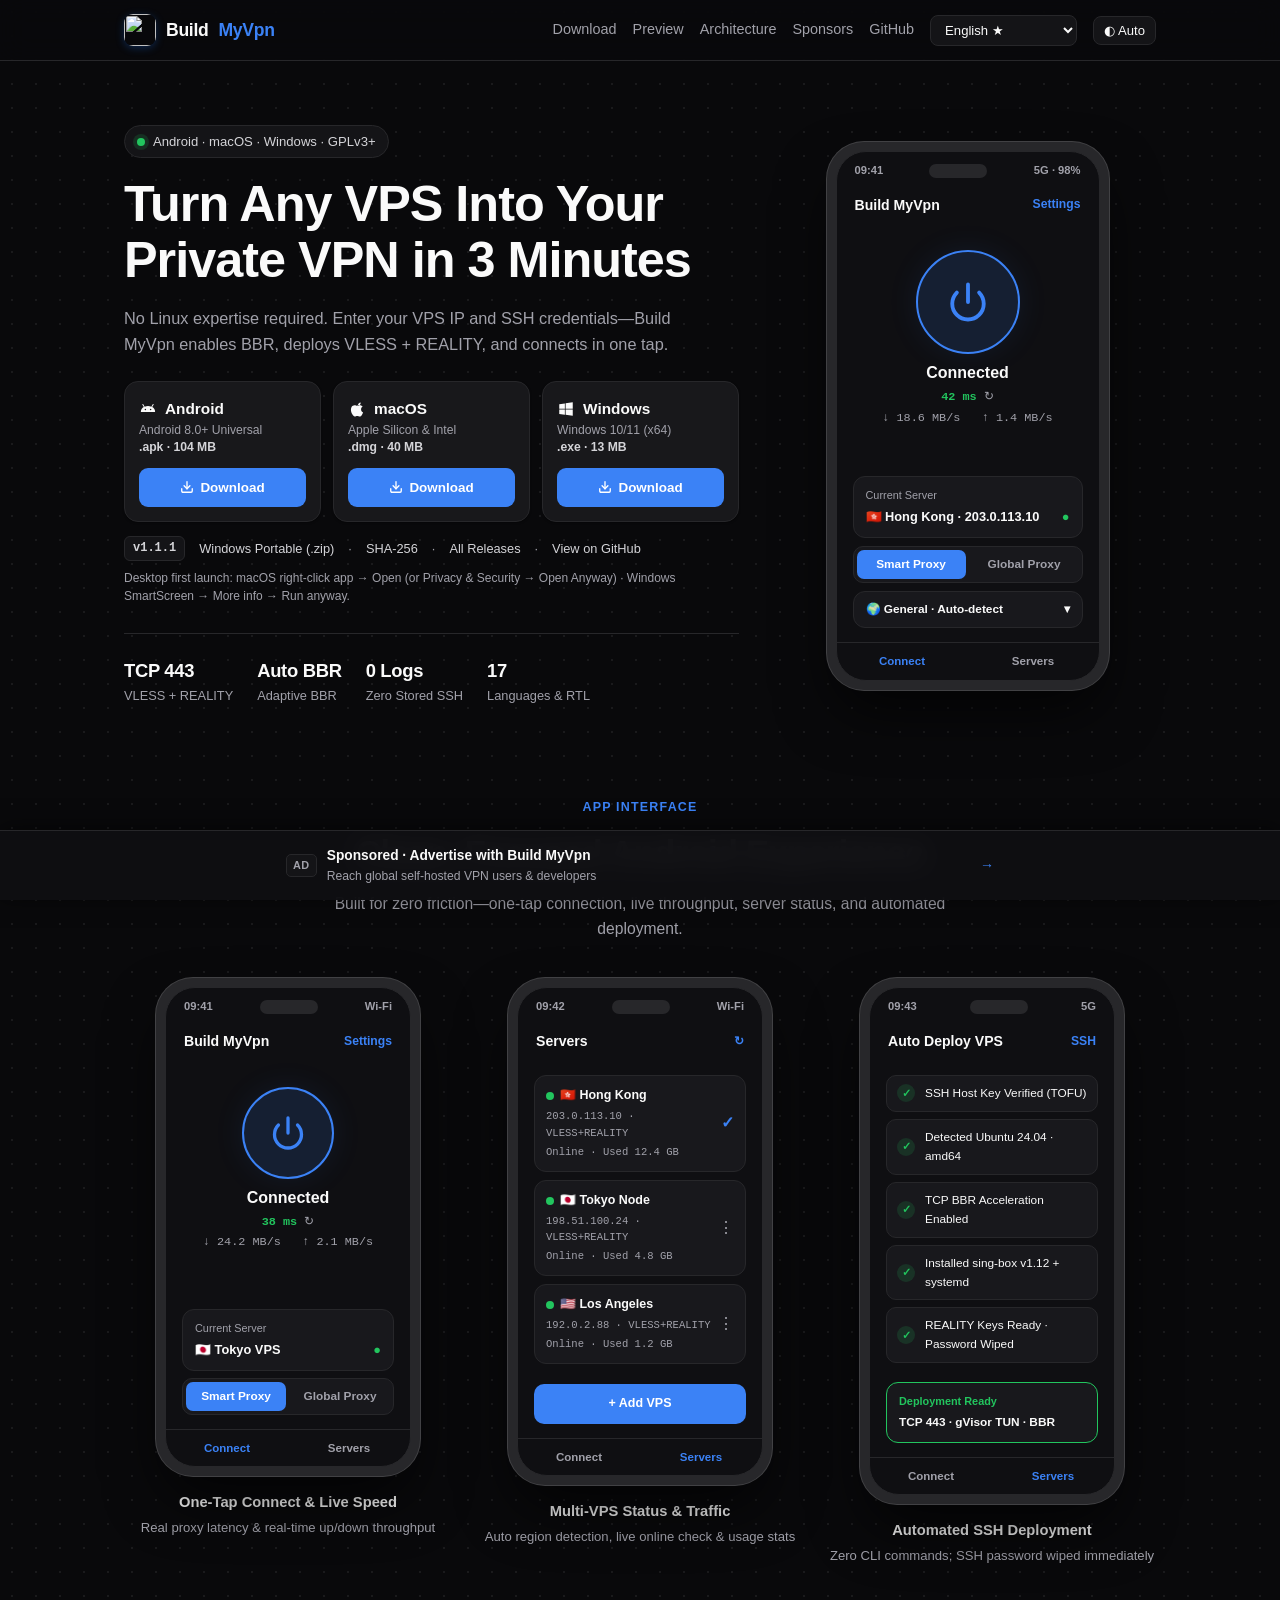
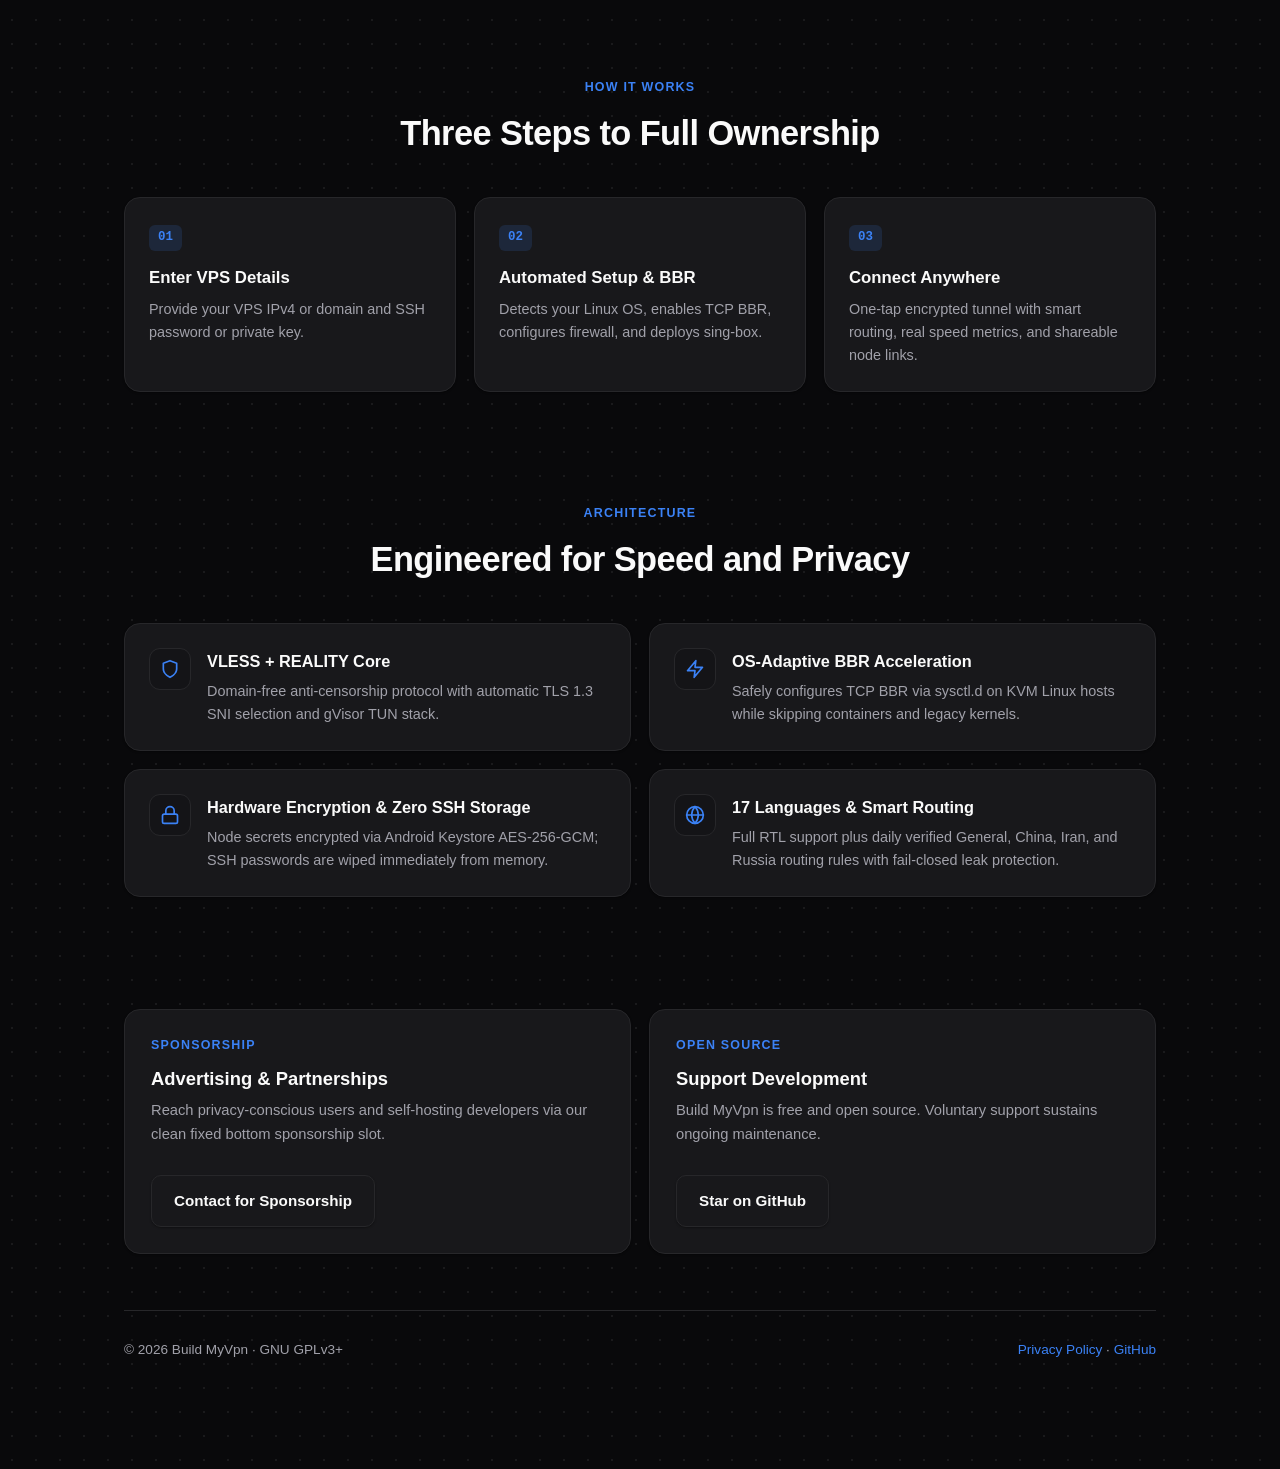
==== commit 572d449b: "feat(ui): add explicit Latency Test button and auto-ping on connect across macOS, Windows, and Andro" ====
--- a/website/index.html
+++ b/website/index.html
@@ -484,7 +484,7 @@
                 <strong id="sizeAndroid">.apk · 104 MB</strong>
               </div>
             </div>
-            <a class="dl-btn" id="dlAndroid" href="https://github.com/Gouryella811/build-myvpn/releases/download/v1.1.0/Build-MyVpn-v1.1.0-android.apk" download>
+            <a class="dl-btn" id="dlAndroid" href="https://github.com/Gouryella811/build-myvpn/releases/download/v1.1.1/Build-MyVpn-v1.1.1-android.apk" download>
               <svg viewBox="0 0 24 24" fill="none" stroke="currentColor" stroke-width="2.3" stroke-linecap="round" stroke-linejoin="round"><path d="M21 15v4a2 2 0 0 1-2 2H5a2 2 0 0 1-2-2v-4"/><polyline points="7 10 12 15 17 10"/><line x1="12" y1="15" x2="12" y2="3"/></svg>
               <span data-i18n="dl_now">立即下载</span>
             </a>
@@ -505,7 +505,7 @@
                 <strong id="sizeMac">.dmg · 40 MB</strong>
               </div>
             </div>
-            <a class="dl-btn" id="dlMac" href="https://github.com/Gouryella811/build-myvpn/releases/download/v1.1.0/Build-MyVpn-v1.1.0-macos-universal.dmg" download>
+            <a class="dl-btn" id="dlMac" href="https://github.com/Gouryella811/build-myvpn/releases/download/v1.1.1/Build-MyVpn-v1.1.1-macos-universal.dmg" download>
               <svg viewBox="0 0 24 24" fill="none" stroke="currentColor" stroke-width="2.3" stroke-linecap="round" stroke-linejoin="round"><path d="M21 15v4a2 2 0 0 1-2 2H5a2 2 0 0 1-2-2v-4"/><polyline points="7 10 12 15 17 10"/><line x1="12" y1="15" x2="12" y2="3"/></svg>
               <span data-i18n="dl_now">立即下载</span>
             </a>
@@ -526,7 +526,7 @@
                 <strong id="sizeWin">.exe · 13 MB</strong>
               </div>
             </div>
-            <a class="dl-btn" id="dlWin" href="https://github.com/Gouryella811/build-myvpn/releases/download/v1.1.0/Build-MyVpn-v1.1.0-windows-x64-setup.exe" download>
+            <a class="dl-btn" id="dlWin" href="https://github.com/Gouryella811/build-myvpn/releases/download/v1.1.1/Build-MyVpn-v1.1.1-windows-x64-setup.exe" download>
               <svg viewBox="0 0 24 24" fill="none" stroke="currentColor" stroke-width="2.3" stroke-linecap="round" stroke-linejoin="round"><path d="M21 15v4a2 2 0 0 1-2 2H5a2 2 0 0 1-2-2v-4"/><polyline points="7 10 12 15 17 10"/><line x1="12" y1="15" x2="12" y2="3"/></svg>
               <span data-i18n="dl_now">立即下载</span>
             </a>
@@ -534,10 +534,10 @@
         </div>
 
         <div class="dl-links-row">
-          <span class="dl-ver-pill" id="latestVerPill">v1.1.0</span>
-          <a id="dlWinPortable" href="https://github.com/Gouryella811/build-myvpn/releases/download/v1.1.0/Build-MyVpn-v1.1.0-windows-x64-portable.zip" download data-i18n="dl_win_portable">Windows 便携版 (.zip 直链)</a>
+          <span class="dl-ver-pill" id="latestVerPill">v1.1.1</span>
+          <a id="dlWinPortable" href="https://github.com/Gouryella811/build-myvpn/releases/download/v1.1.1/Build-MyVpn-v1.1.1-windows-x64-portable.zip" download data-i18n="dl_win_portable">Windows 便携版 (.zip 直链)</a>
           <span>·</span>
-          <a id="dlSha" href="https://github.com/Gouryella811/build-myvpn/releases/download/v1.1.0/SHA256SUMS.txt" target="_blank" rel="noopener" data-i18n="dl_sha">SHA-256 校验</a>
+          <a id="dlSha" href="https://github.com/Gouryella811/build-myvpn/releases/download/v1.1.1/SHA256SUMS.txt" target="_blank" rel="noopener" data-i18n="dl_sha">SHA-256 校验</a>
           <span>·</span>
           <a href="https://github.com/Gouryella811/build-myvpn/releases" target="_blank" rel="noopener" data-i18n="dl_all_releases">全部版本</a>
           <span>·</span>
@@ -1218,7 +1218,7 @@
       }
     })();
 
-    // Auto-sync direct download URLs & exact sizes with latest GitHub Release (v1.1.0 hardcoded as instant fallback)
+    // Auto-sync direct download URLs & exact sizes with latest GitHub Release (v1.1.1 hardcoded as instant fallback)
     fetch("https://api.github.com/repos/Gouryella811/build-myvpn/releases/latest")
       .then(r => (r.ok ? r.json() : null))
       .then(rel => {
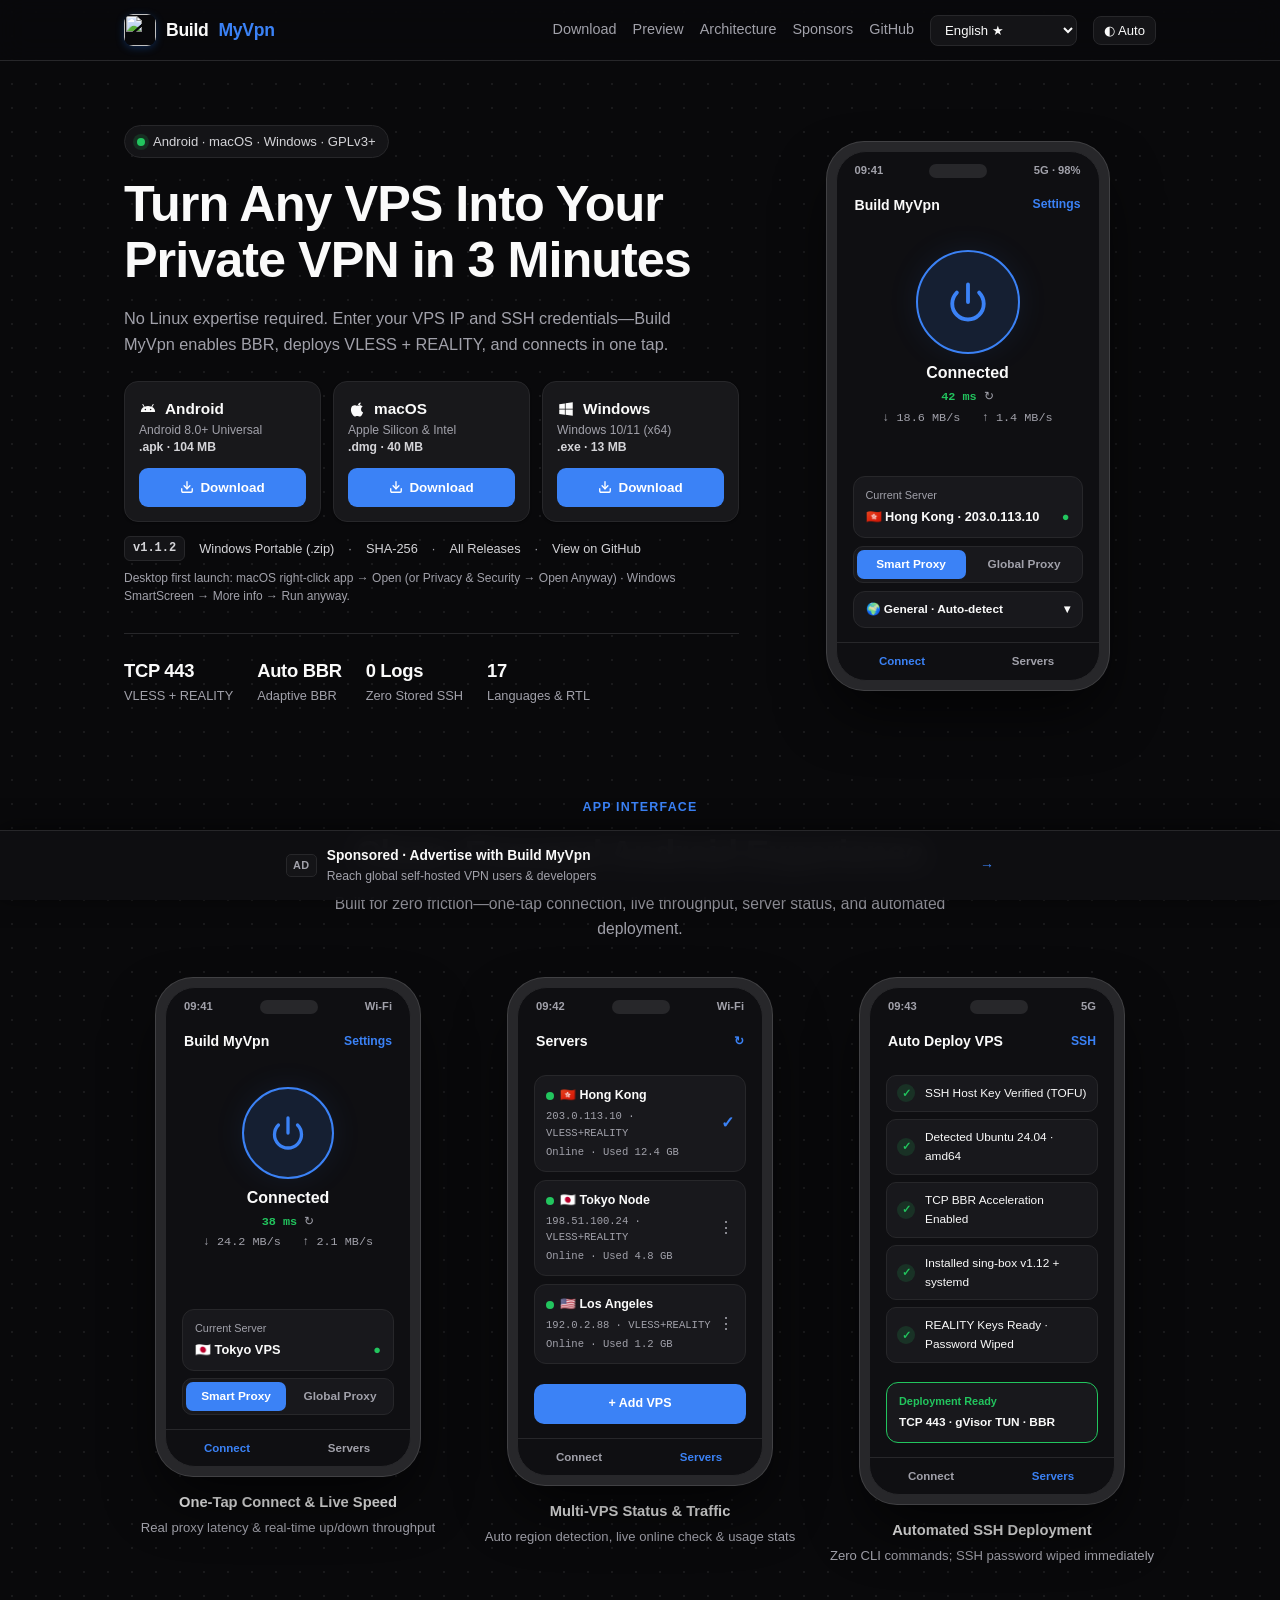
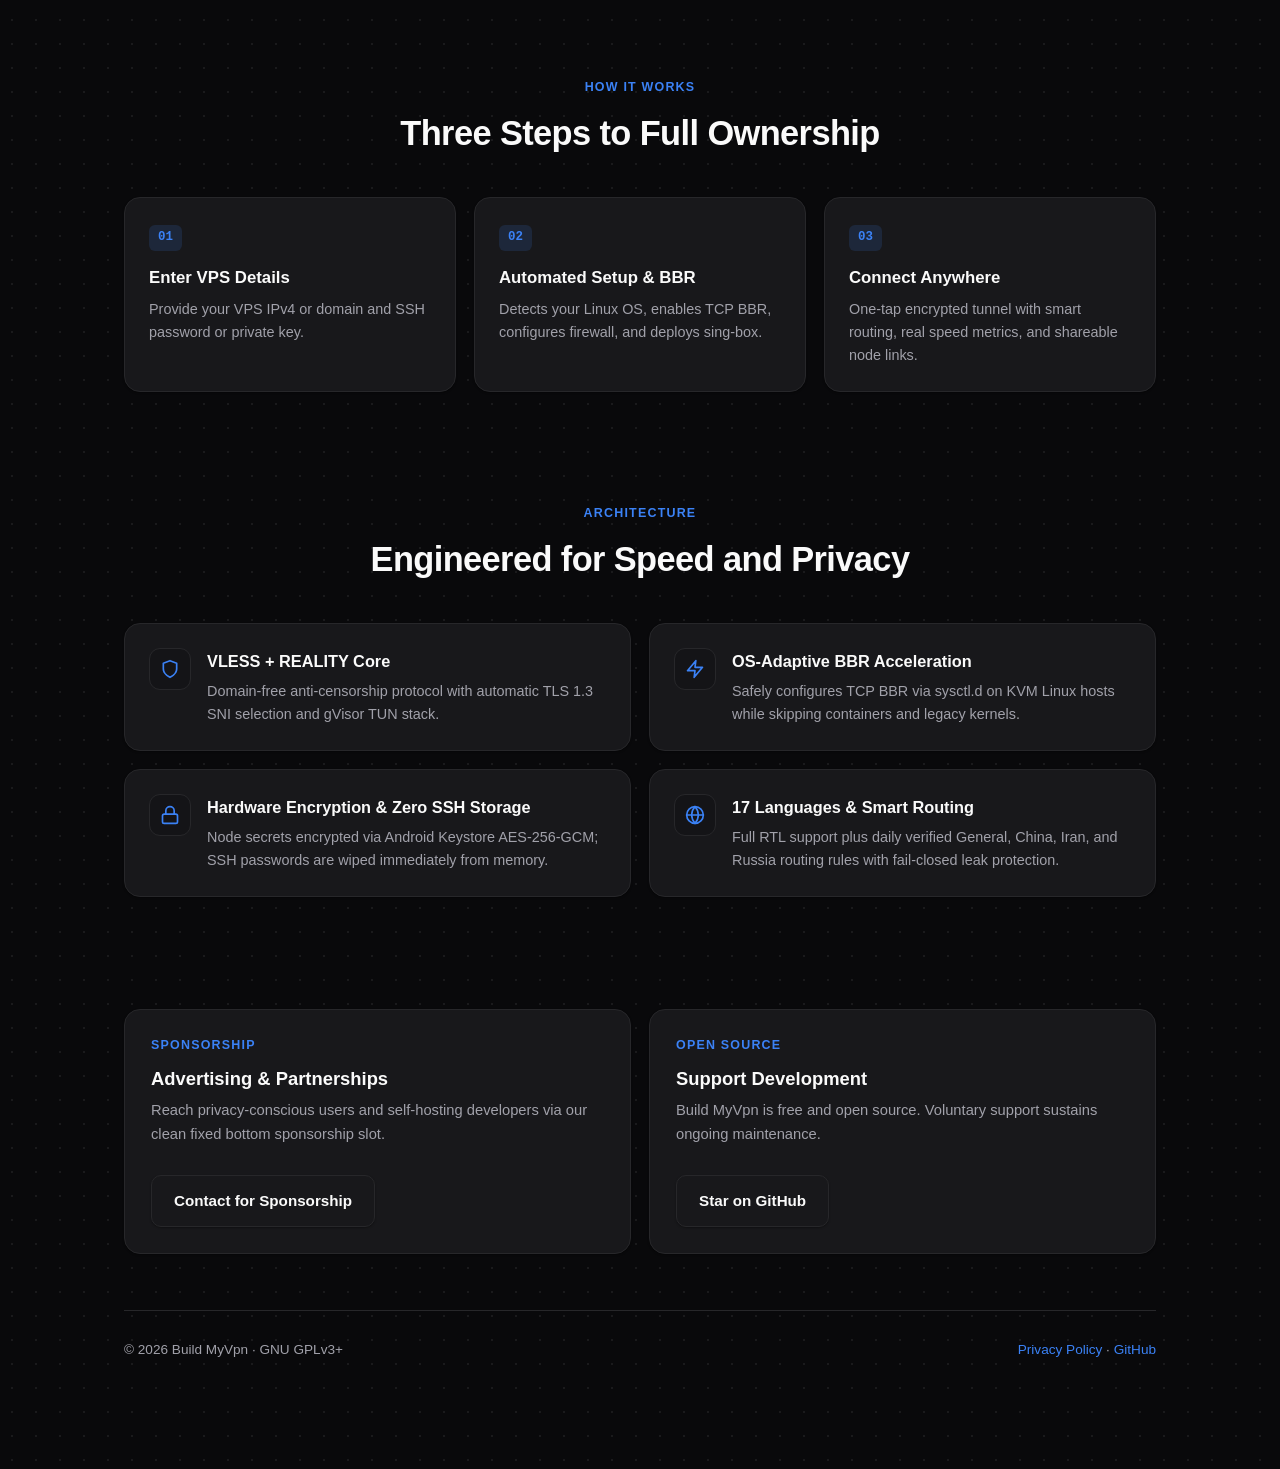
==== commit 140a52be: "feat(updater): add auto-update check, manual check button, and one-click download/install across And" ====
--- a/website/index.html
+++ b/website/index.html
@@ -484,7 +484,7 @@
                 <strong id="sizeAndroid">.apk · 104 MB</strong>
               </div>
             </div>
-            <a class="dl-btn" id="dlAndroid" href="https://github.com/Gouryella811/build-myvpn/releases/download/v1.1.1/Build-MyVpn-v1.1.1-android.apk" download>
+            <a class="dl-btn" id="dlAndroid" href="https://github.com/Gouryella811/build-myvpn/releases/download/v1.1.2/Build-MyVpn-v1.1.2-android.apk" download>
               <svg viewBox="0 0 24 24" fill="none" stroke="currentColor" stroke-width="2.3" stroke-linecap="round" stroke-linejoin="round"><path d="M21 15v4a2 2 0 0 1-2 2H5a2 2 0 0 1-2-2v-4"/><polyline points="7 10 12 15 17 10"/><line x1="12" y1="15" x2="12" y2="3"/></svg>
               <span data-i18n="dl_now">立即下载</span>
             </a>
@@ -505,7 +505,7 @@
                 <strong id="sizeMac">.dmg · 40 MB</strong>
               </div>
             </div>
-            <a class="dl-btn" id="dlMac" href="https://github.com/Gouryella811/build-myvpn/releases/download/v1.1.1/Build-MyVpn-v1.1.1-macos-universal.dmg" download>
+            <a class="dl-btn" id="dlMac" href="https://github.com/Gouryella811/build-myvpn/releases/download/v1.1.2/Build-MyVpn-v1.1.2-macos-universal.dmg" download>
               <svg viewBox="0 0 24 24" fill="none" stroke="currentColor" stroke-width="2.3" stroke-linecap="round" stroke-linejoin="round"><path d="M21 15v4a2 2 0 0 1-2 2H5a2 2 0 0 1-2-2v-4"/><polyline points="7 10 12 15 17 10"/><line x1="12" y1="15" x2="12" y2="3"/></svg>
               <span data-i18n="dl_now">立即下载</span>
             </a>
@@ -526,7 +526,7 @@
                 <strong id="sizeWin">.exe · 13 MB</strong>
               </div>
             </div>
-            <a class="dl-btn" id="dlWin" href="https://github.com/Gouryella811/build-myvpn/releases/download/v1.1.1/Build-MyVpn-v1.1.1-windows-x64-setup.exe" download>
+            <a class="dl-btn" id="dlWin" href="https://github.com/Gouryella811/build-myvpn/releases/download/v1.1.2/Build-MyVpn-v1.1.2-windows-x64-setup.exe" download>
               <svg viewBox="0 0 24 24" fill="none" stroke="currentColor" stroke-width="2.3" stroke-linecap="round" stroke-linejoin="round"><path d="M21 15v4a2 2 0 0 1-2 2H5a2 2 0 0 1-2-2v-4"/><polyline points="7 10 12 15 17 10"/><line x1="12" y1="15" x2="12" y2="3"/></svg>
               <span data-i18n="dl_now">立即下载</span>
             </a>
@@ -534,10 +534,10 @@
         </div>
 
         <div class="dl-links-row">
-          <span class="dl-ver-pill" id="latestVerPill">v1.1.1</span>
-          <a id="dlWinPortable" href="https://github.com/Gouryella811/build-myvpn/releases/download/v1.1.1/Build-MyVpn-v1.1.1-windows-x64-portable.zip" download data-i18n="dl_win_portable">Windows 便携版 (.zip 直链)</a>
+          <span class="dl-ver-pill" id="latestVerPill">v1.1.2</span>
+          <a id="dlWinPortable" href="https://github.com/Gouryella811/build-myvpn/releases/download/v1.1.2/Build-MyVpn-v1.1.2-windows-x64-portable.zip" download data-i18n="dl_win_portable">Windows 便携版 (.zip 直链)</a>
           <span>·</span>
-          <a id="dlSha" href="https://github.com/Gouryella811/build-myvpn/releases/download/v1.1.1/SHA256SUMS.txt" target="_blank" rel="noopener" data-i18n="dl_sha">SHA-256 校验</a>
+          <a id="dlSha" href="https://github.com/Gouryella811/build-myvpn/releases/download/v1.1.2/SHA256SUMS.txt" target="_blank" rel="noopener" data-i18n="dl_sha">SHA-256 校验</a>
           <span>·</span>
           <a href="https://github.com/Gouryella811/build-myvpn/releases" target="_blank" rel="noopener" data-i18n="dl_all_releases">全部版本</a>
           <span>·</span>
@@ -1218,7 +1218,7 @@
       }
     })();
 
-    // Auto-sync direct download URLs & exact sizes with latest GitHub Release (v1.1.1 hardcoded as instant fallback)
+    // Auto-sync direct download URLs & exact sizes with latest GitHub Release (v1.1.2 hardcoded as instant fallback)
     fetch("https://api.github.com/repos/Gouryella811/build-myvpn/releases/latest")
       .then(r => (r.ok ? r.json() : null))
       .then(rel => {
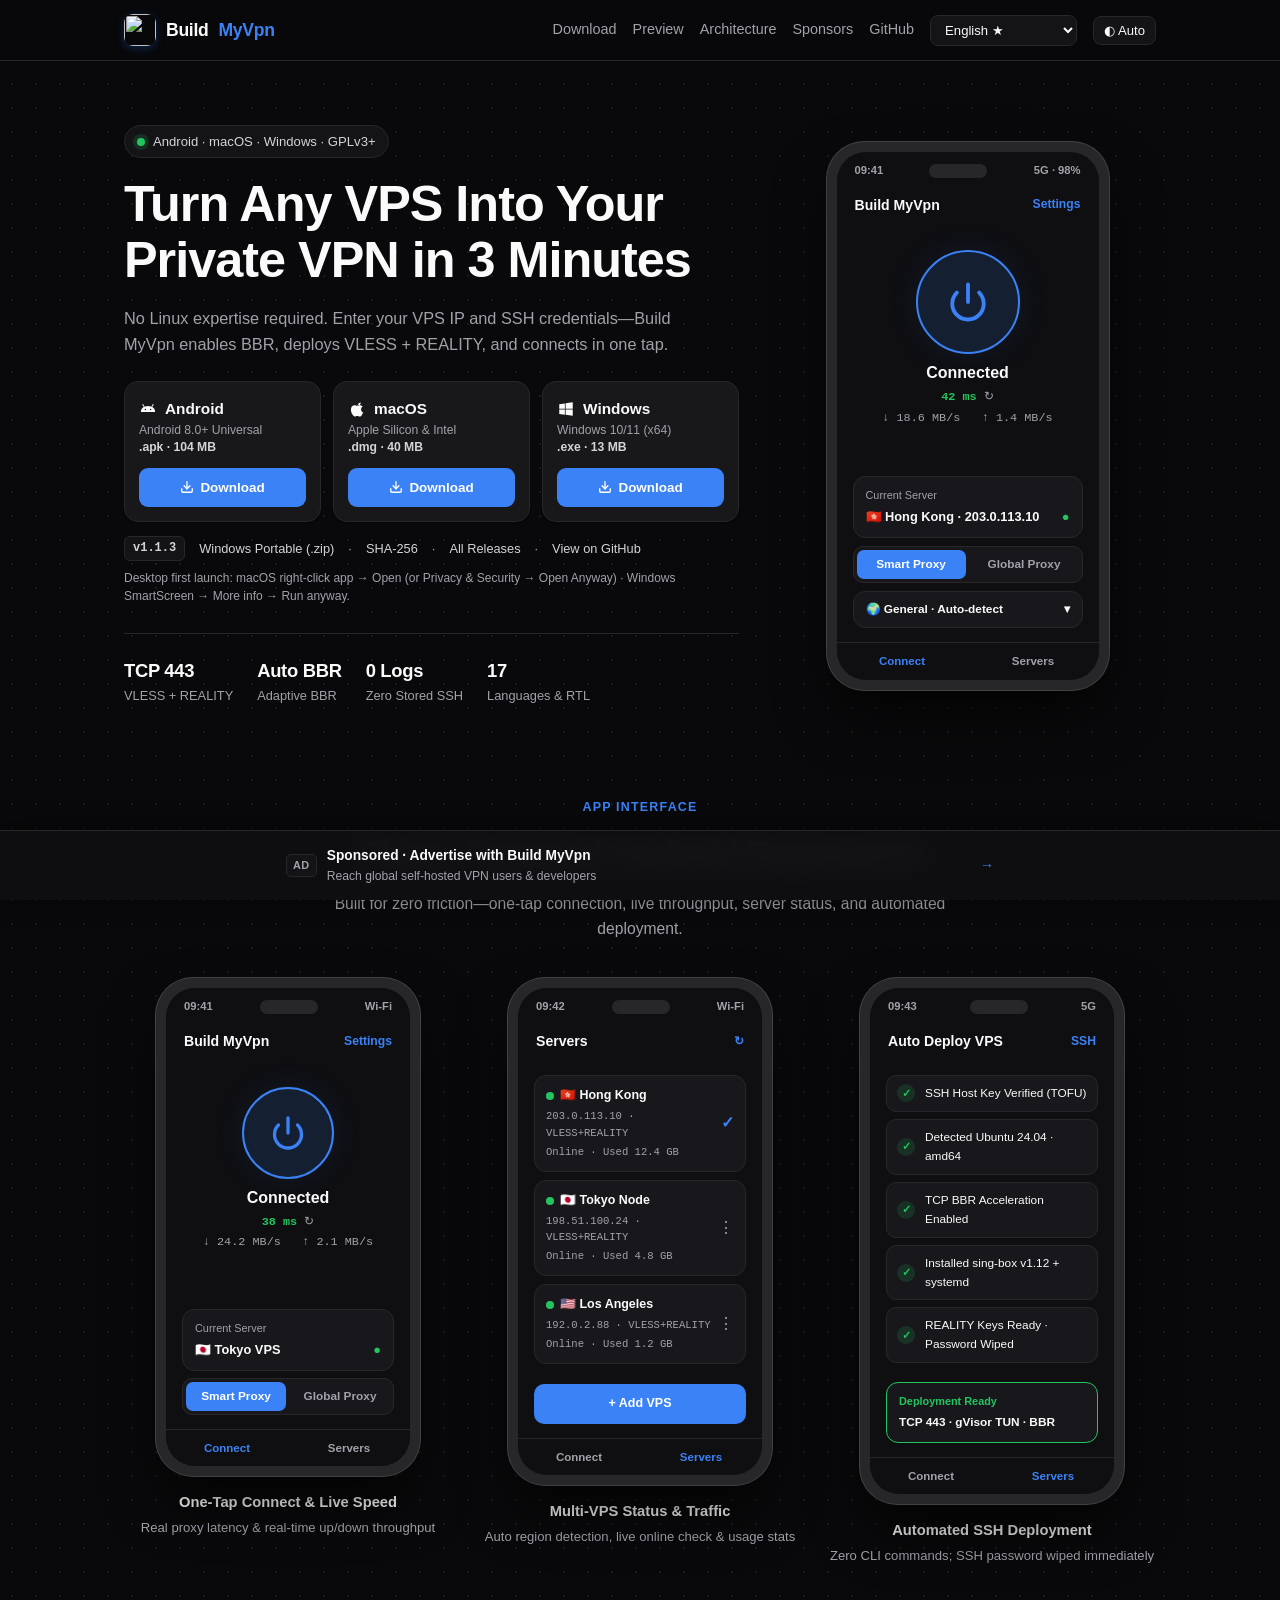
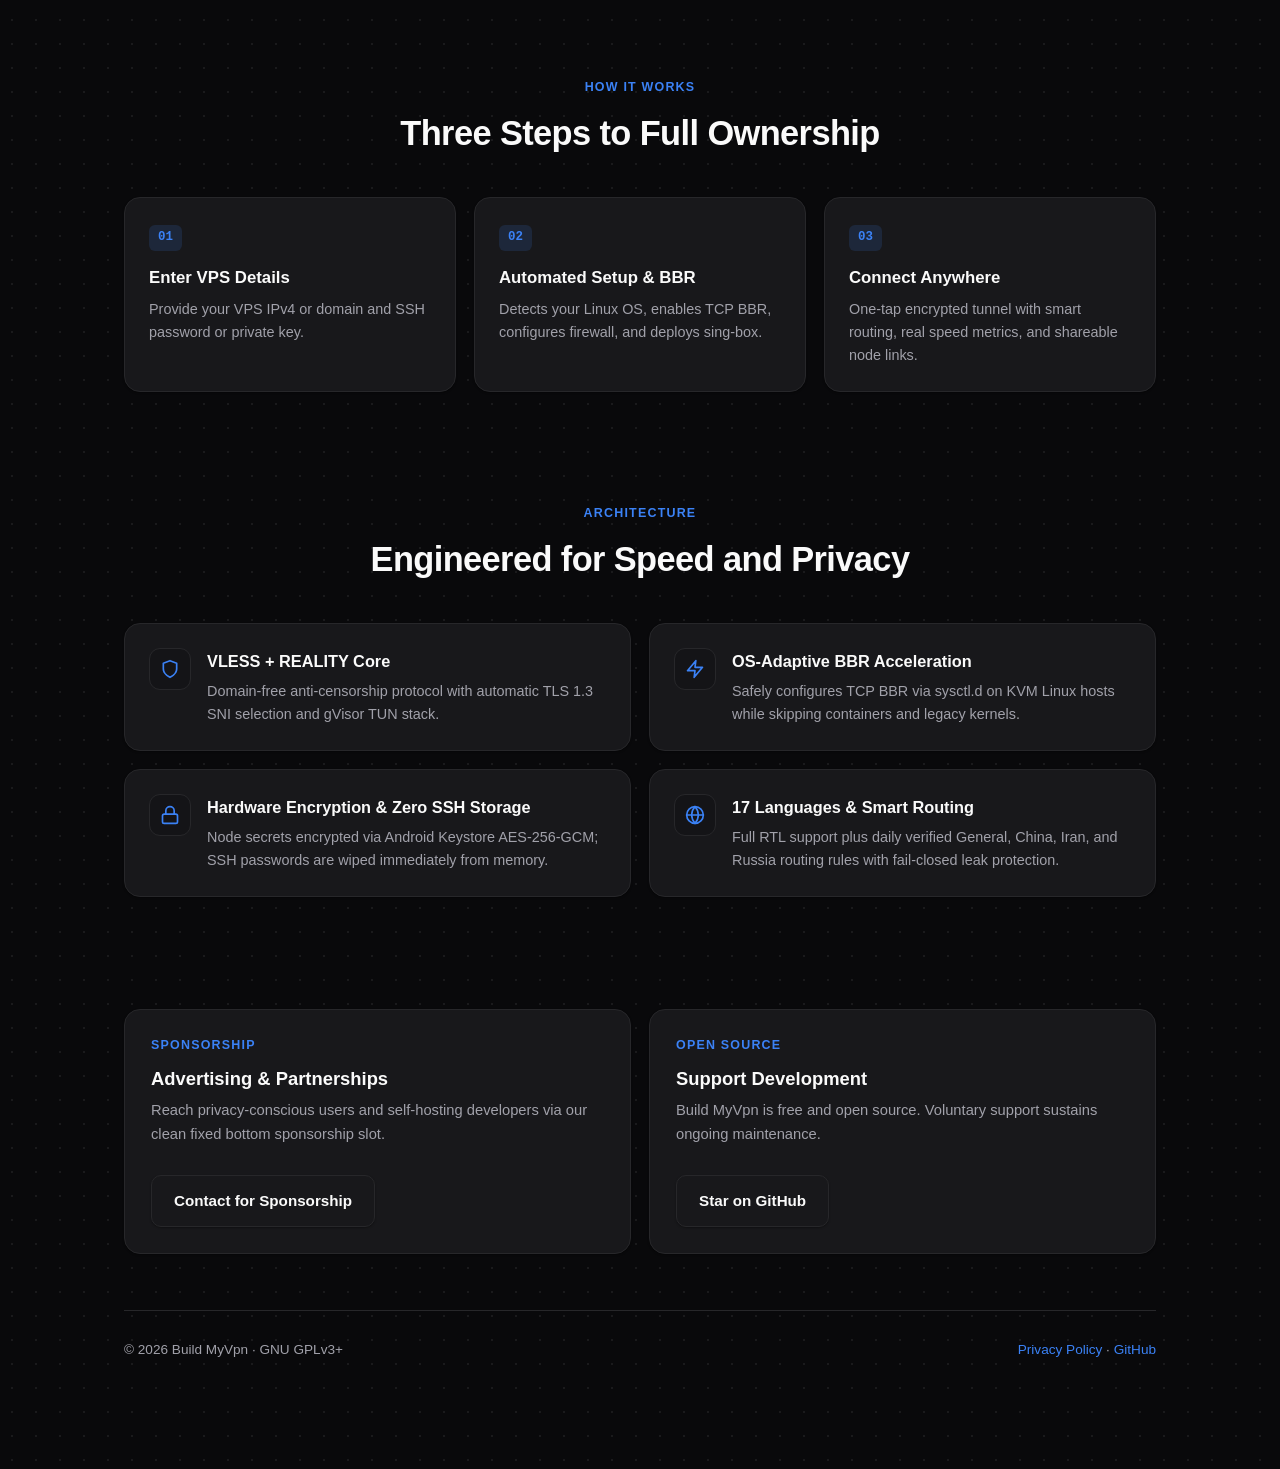
==== commit ac431119: "fix(macos): stop repeated Keychain prompts by using 0600 local AES-256-GCM key cached in RAM (v1.1.3" ====
--- a/website/index.html
+++ b/website/index.html
@@ -484,7 +484,7 @@
                 <strong id="sizeAndroid">.apk · 104 MB</strong>
               </div>
             </div>
-            <a class="dl-btn" id="dlAndroid" href="https://github.com/Gouryella811/build-myvpn/releases/download/v1.1.2/Build-MyVpn-v1.1.2-android.apk" download>
+            <a class="dl-btn" id="dlAndroid" href="https://github.com/Gouryella811/build-myvpn/releases/download/v1.1.3/Build-MyVpn-v1.1.3-android.apk" download>
               <svg viewBox="0 0 24 24" fill="none" stroke="currentColor" stroke-width="2.3" stroke-linecap="round" stroke-linejoin="round"><path d="M21 15v4a2 2 0 0 1-2 2H5a2 2 0 0 1-2-2v-4"/><polyline points="7 10 12 15 17 10"/><line x1="12" y1="15" x2="12" y2="3"/></svg>
               <span data-i18n="dl_now">立即下载</span>
             </a>
@@ -505,7 +505,7 @@
                 <strong id="sizeMac">.dmg · 40 MB</strong>
               </div>
             </div>
-            <a class="dl-btn" id="dlMac" href="https://github.com/Gouryella811/build-myvpn/releases/download/v1.1.2/Build-MyVpn-v1.1.2-macos-universal.dmg" download>
+            <a class="dl-btn" id="dlMac" href="https://github.com/Gouryella811/build-myvpn/releases/download/v1.1.3/Build-MyVpn-v1.1.3-macos-universal.dmg" download>
               <svg viewBox="0 0 24 24" fill="none" stroke="currentColor" stroke-width="2.3" stroke-linecap="round" stroke-linejoin="round"><path d="M21 15v4a2 2 0 0 1-2 2H5a2 2 0 0 1-2-2v-4"/><polyline points="7 10 12 15 17 10"/><line x1="12" y1="15" x2="12" y2="3"/></svg>
               <span data-i18n="dl_now">立即下载</span>
             </a>
@@ -526,7 +526,7 @@
                 <strong id="sizeWin">.exe · 13 MB</strong>
               </div>
             </div>
-            <a class="dl-btn" id="dlWin" href="https://github.com/Gouryella811/build-myvpn/releases/download/v1.1.2/Build-MyVpn-v1.1.2-windows-x64-setup.exe" download>
+            <a class="dl-btn" id="dlWin" href="https://github.com/Gouryella811/build-myvpn/releases/download/v1.1.3/Build-MyVpn-v1.1.3-windows-x64-setup.exe" download>
               <svg viewBox="0 0 24 24" fill="none" stroke="currentColor" stroke-width="2.3" stroke-linecap="round" stroke-linejoin="round"><path d="M21 15v4a2 2 0 0 1-2 2H5a2 2 0 0 1-2-2v-4"/><polyline points="7 10 12 15 17 10"/><line x1="12" y1="15" x2="12" y2="3"/></svg>
               <span data-i18n="dl_now">立即下载</span>
             </a>
@@ -534,10 +534,10 @@
         </div>
 
         <div class="dl-links-row">
-          <span class="dl-ver-pill" id="latestVerPill">v1.1.2</span>
-          <a id="dlWinPortable" href="https://github.com/Gouryella811/build-myvpn/releases/download/v1.1.2/Build-MyVpn-v1.1.2-windows-x64-portable.zip" download data-i18n="dl_win_portable">Windows 便携版 (.zip 直链)</a>
+          <span class="dl-ver-pill" id="latestVerPill">v1.1.3</span>
+          <a id="dlWinPortable" href="https://github.com/Gouryella811/build-myvpn/releases/download/v1.1.3/Build-MyVpn-v1.1.3-windows-x64-portable.zip" download data-i18n="dl_win_portable">Windows 便携版 (.zip 直链)</a>
           <span>·</span>
-          <a id="dlSha" href="https://github.com/Gouryella811/build-myvpn/releases/download/v1.1.2/SHA256SUMS.txt" target="_blank" rel="noopener" data-i18n="dl_sha">SHA-256 校验</a>
+          <a id="dlSha" href="https://github.com/Gouryella811/build-myvpn/releases/download/v1.1.3/SHA256SUMS.txt" target="_blank" rel="noopener" data-i18n="dl_sha">SHA-256 校验</a>
           <span>·</span>
           <a href="https://github.com/Gouryella811/build-myvpn/releases" target="_blank" rel="noopener" data-i18n="dl_all_releases">全部版本</a>
           <span>·</span>
@@ -1218,7 +1218,7 @@
       }
     })();
 
-    // Auto-sync direct download URLs & exact sizes with latest GitHub Release (v1.1.2 hardcoded as instant fallback)
+    // Auto-sync direct download URLs & exact sizes with latest GitHub Release (v1.1.3 hardcoded as instant fallback)
     fetch("https://api.github.com/repos/Gouryella811/build-myvpn/releases/latest")
       .then(r => (r.ok ? r.json() : null))
       .then(rel => {
